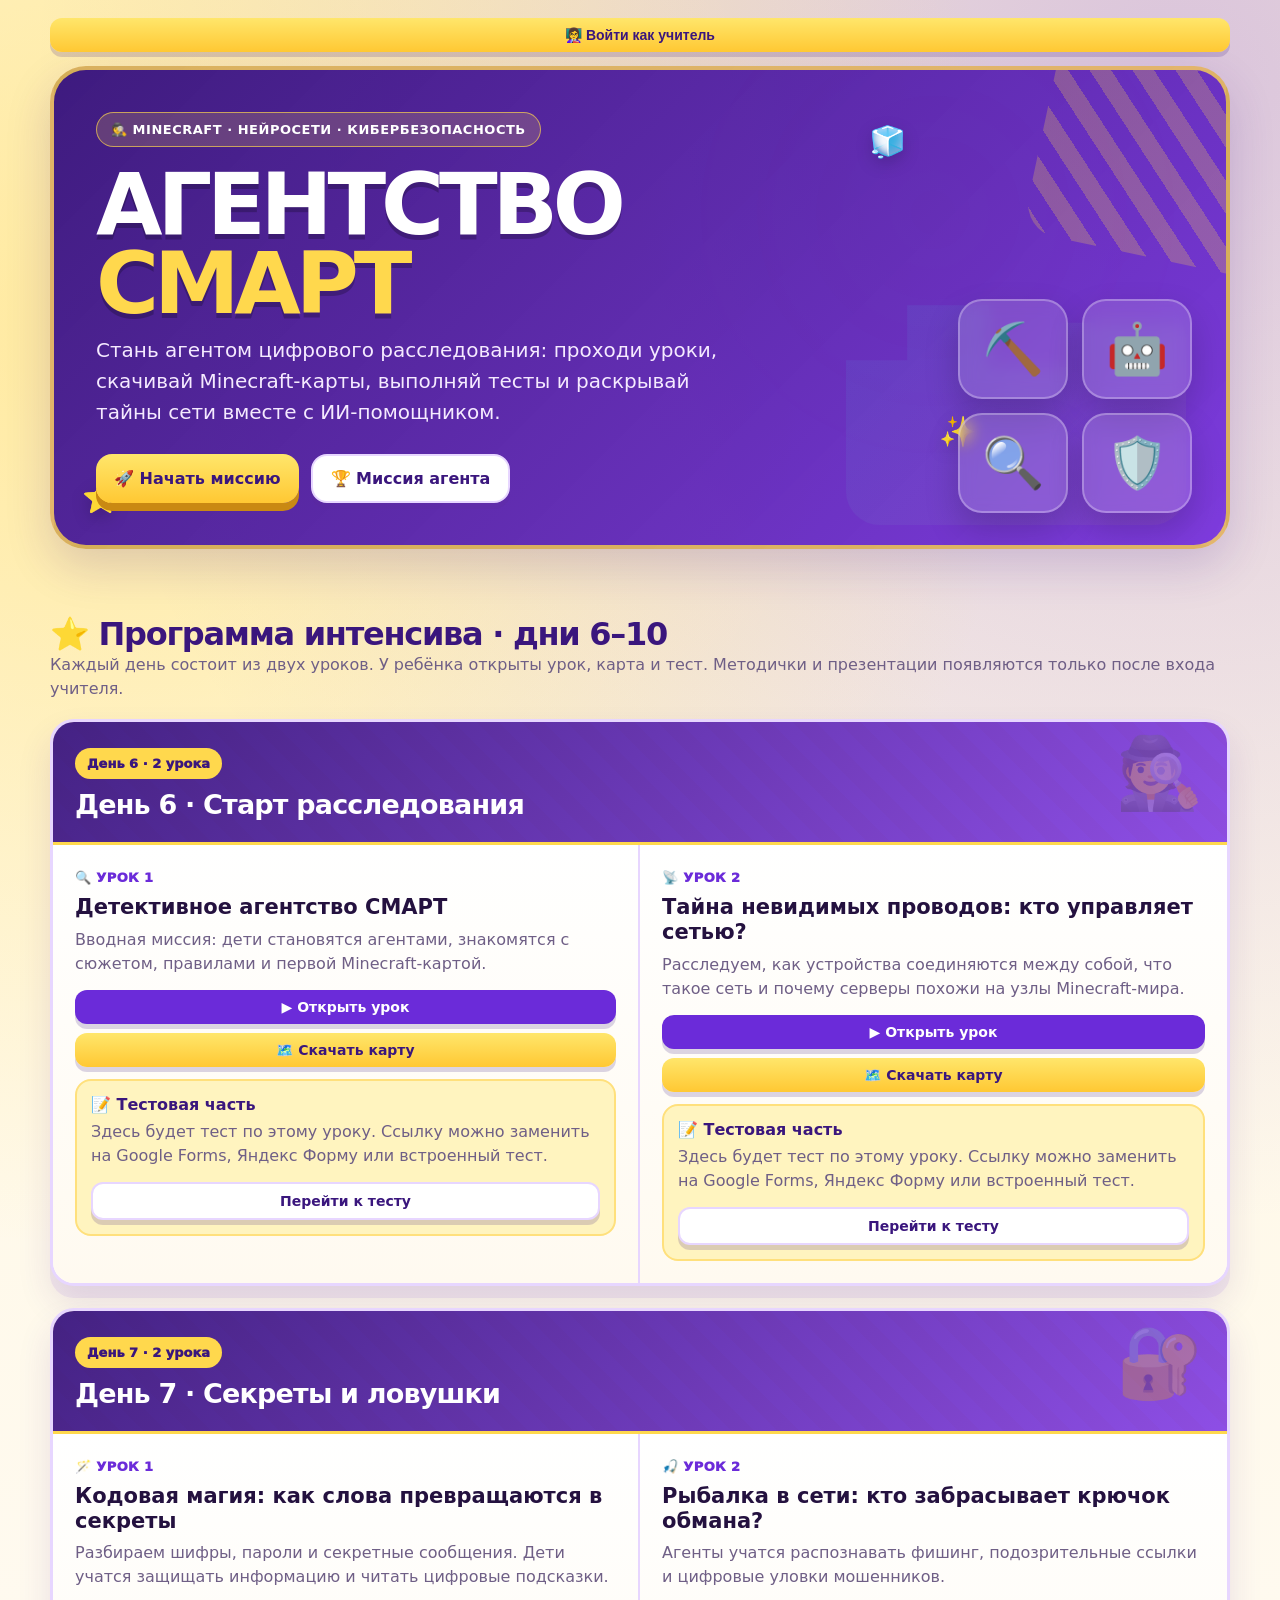
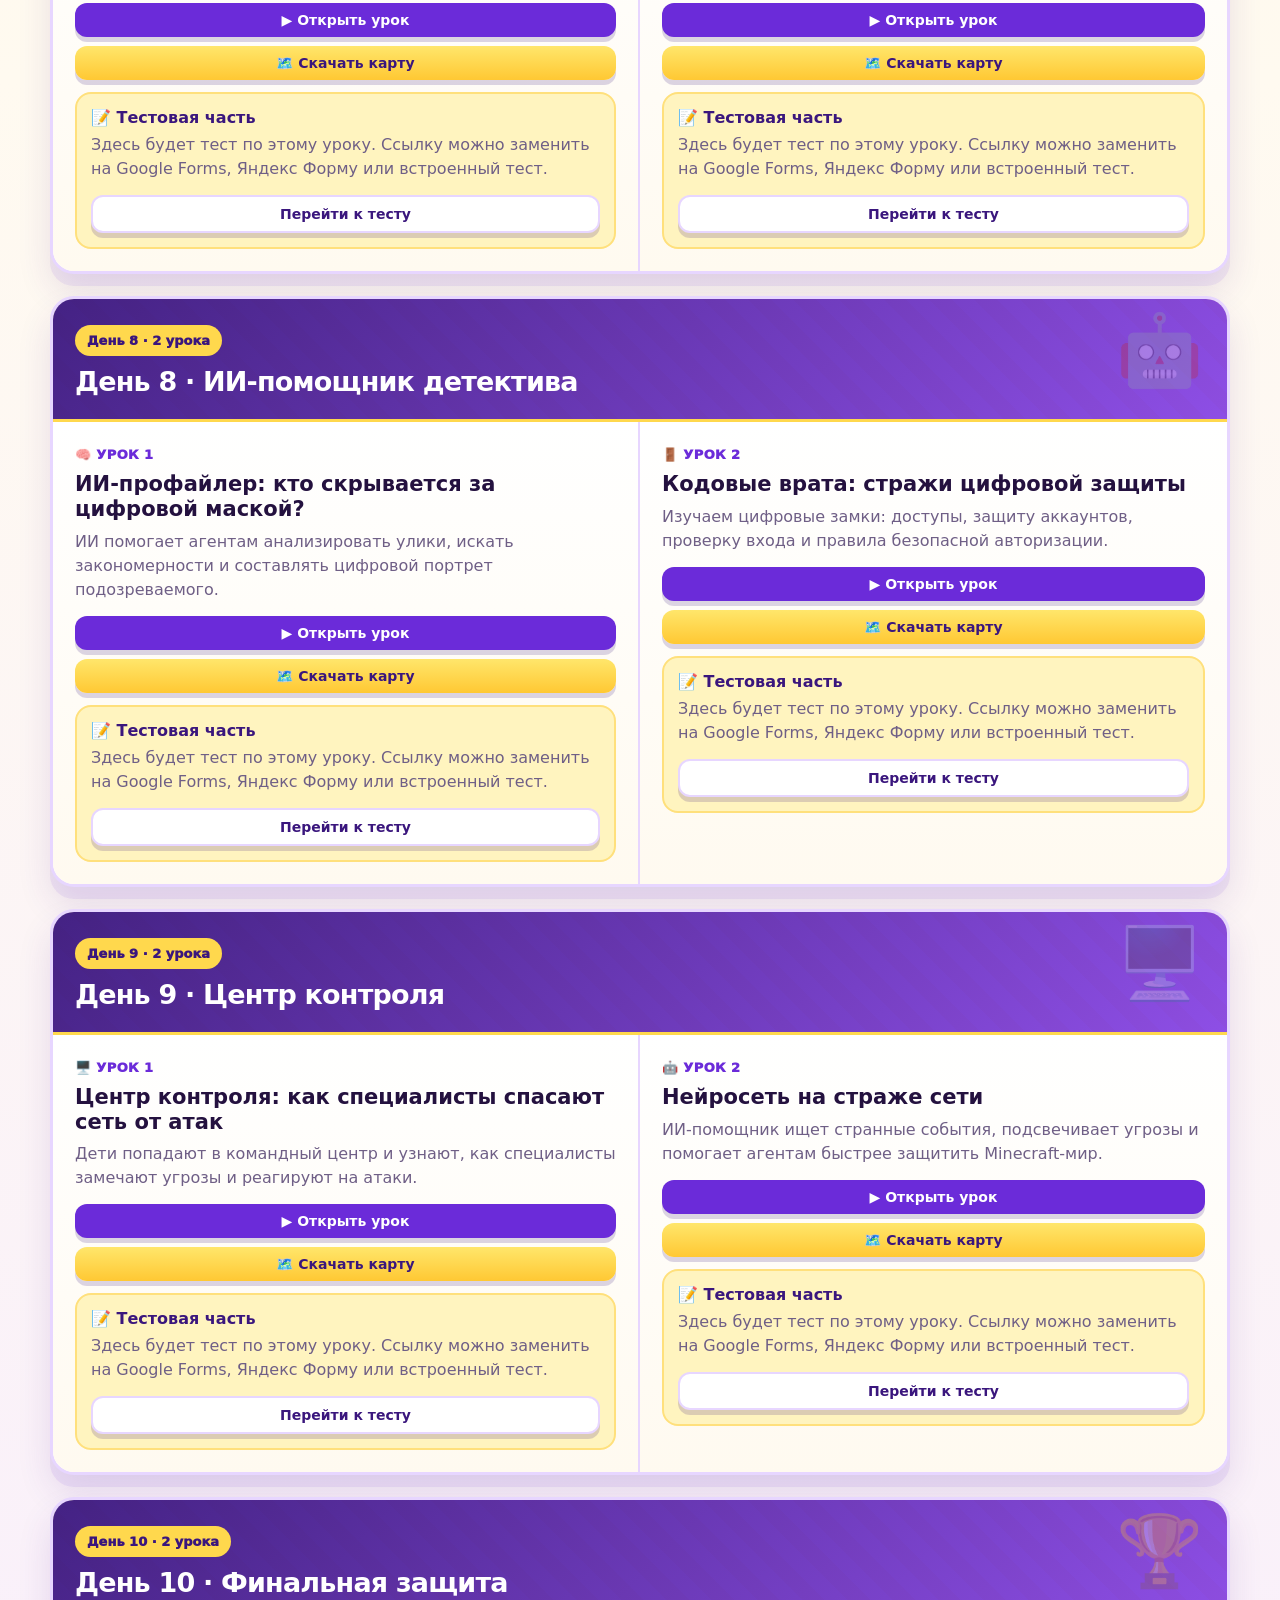
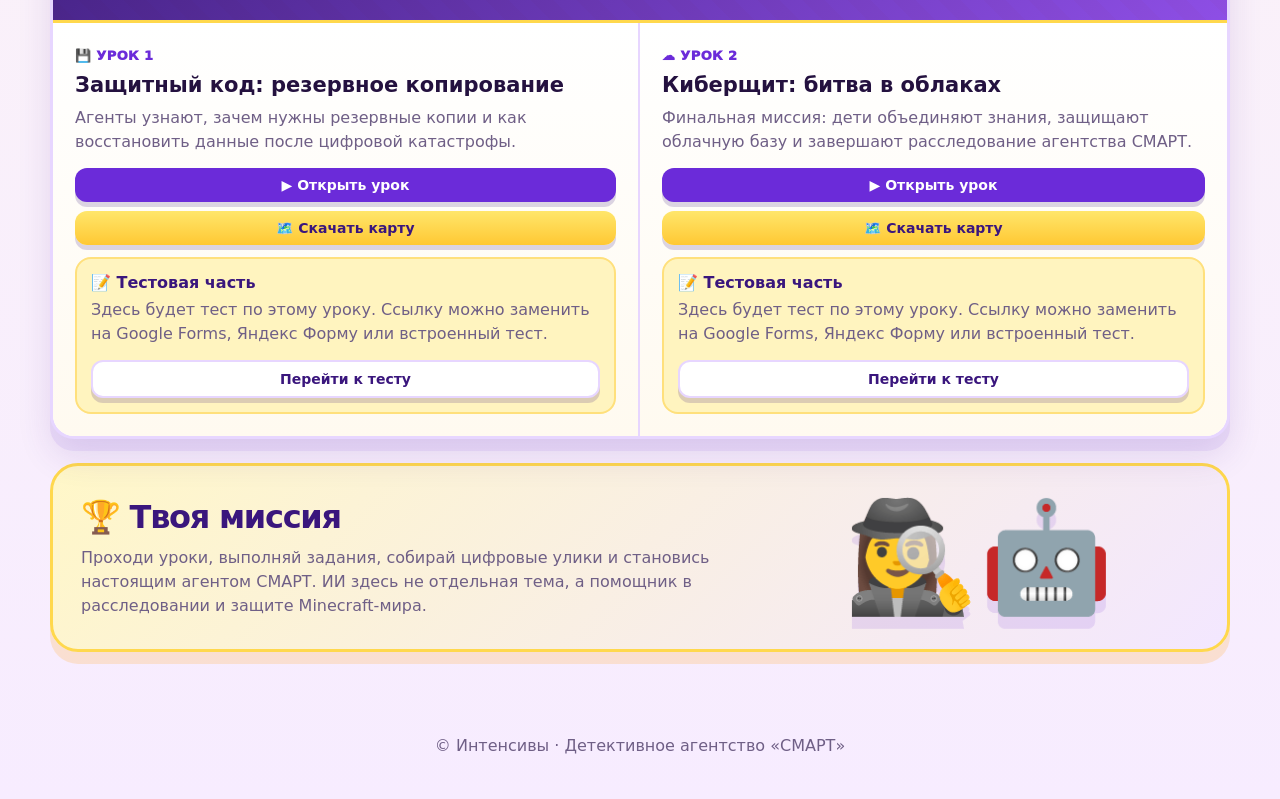
==== index.html @ 0ba5ffa4 "Rename preview.html to index.html" ====
<!DOCTYPE html>
<html lang="ru">
<head>
  <meta charset="UTF-8" />
  <meta name="viewport" content="width=device-width, initial-scale=1.0" />
  <title>Детективное агентство СМАРТ</title>
  <style>
    :root {
      --bg: #fff7dc;
      --cream: #fffaf0;
      --card: #ffffff;
      --text: #24113f;
      --muted: #6f5f86;
      --purple: #6b2bd9;
      --purple-dark: #3a167d;
      --purple-soft: #efe4ff;
      --yellow: #ffd84d;
      --yellow-soft: #fff1a8;
      --orange: #ffac33;
      --blue: #39d5ff;
      --danger: #d94a4a;
      --border: #e7d6ff;
      --shadow: 0 18px 45px rgba(72, 32, 140, 0.18);
      --radius: 24px;
    }

    * { box-sizing: border-box; }
    html { scroll-behavior: smooth; }

    body {
      margin: 0;
      font-family: Inter, system-ui, -apple-system, BlinkMacSystemFont, "Segoe UI", sans-serif;
      background:
        radial-gradient(circle at 8% 8%, rgba(255,216,77,0.45), transparent 24%),
        radial-gradient(circle at 92% 2%, rgba(107,43,217,0.25), transparent 28%),
        linear-gradient(180deg, #fff7dc 0%, #fffaf0 42%, #f7ecff 100%);
      color: var(--text);
      min-height: 100vh;
      overflow-x: hidden;
    }

    a { color: inherit; }

    .topbar {
      width: min(1180px, calc(100% - 32px));
      margin: 0 auto;
      padding: 18px 0 0;
      display: flex;
      justify-content: flex-end;
      align-items: center;
      gap: 10px;
      position: relative;
      z-index: 5;
    }

    .container {
      width: min(1180px, calc(100% - 32px));
      margin: 0 auto;
    }

    header { padding: 14px 0 22px; }

    .hero {
      position: relative;
      overflow: hidden;
      min-height: 430px;
      background:
        linear-gradient(135deg, rgba(58,22,125,0.98), rgba(116,46,221,0.92)),
        radial-gradient(circle at 75% 30%, rgba(255,216,77,0.35), transparent 28%);
      border: 4px solid rgba(255,216,77,0.78);
      border-radius: 36px;
      padding: 42px;
      box-shadow: var(--shadow);
      color: white;
    }

    .hero::before,
    .hero::after {
      content: "";
      position: absolute;
      border-radius: 34px;
      opacity: 0.24;
      pointer-events: none;
    }

    .hero::before {
      width: 260px;
      height: 260px;
      right: -80px;
      top: -70px;
      background: repeating-linear-gradient(45deg, #ffd84d 0 18px, transparent 18px 36px);
      transform: rotate(12deg);
    }

    .hero::after {
      width: 340px;
      height: 220px;
      right: 40px;
      bottom: 20px;
      background: linear-gradient(135deg, rgba(57,213,255,0.35), rgba(255,216,77,0.2));
      clip-path: polygon(0 25%, 18% 25%, 18% 0, 42% 0, 42% 28%, 65% 28%, 65% 8%, 100% 8%, 100% 100%, 0 100%);
    }

    .hero-content { position: relative; z-index: 2; max-width: 720px; }

    .eyebrow {
      display: inline-flex;
      align-items: center;
      gap: 8px;
      padding: 9px 14px;
      border-radius: 999px;
      background: rgba(255,216,77,0.18);
      border: 1px solid rgba(255,216,77,0.65);
      font-weight: 900;
      letter-spacing: 0.04em;
      text-transform: uppercase;
      font-size: 13px;
    }

    h1 {
      margin: 18px 0 12px;
      font-size: clamp(40px, 8vw, 86px);
      line-height: 0.92;
      letter-spacing: -0.06em;
      text-transform: uppercase;
      text-shadow: 0 5px 0 rgba(0,0,0,0.22);
    }

    .yellow-text { color: var(--yellow); }

    .lead {
      margin: 0;
      color: #f5eaff;
      font-size: 20px;
      line-height: 1.55;
      max-width: 650px;
    }

    .hero-actions {
      display: flex;
      gap: 12px;
      flex-wrap: wrap;
      margin-top: 26px;
    }

    .button {
      border: 0;
      background: var(--purple);
      color: white;
      border-radius: 16px;
      padding: 13px 18px;
      font-weight: 850;
      cursor: pointer;
      text-decoration: none;
      display: inline-flex;
      align-items: center;
      justify-content: center;
      gap: 8px;
      transition: 0.18s ease;
      box-shadow: 0 8px 0 rgba(58,22,125,0.25);
    }

    .button:hover { transform: translateY(-2px); filter: brightness(1.04); }

    .button.yellow {
      background: linear-gradient(180deg, #ffe66b, #ffc833);
      color: var(--purple-dark);
      box-shadow: 0 8px 0 #c98913;
    }

    .button.secondary {
      background: #fff;
      color: var(--purple-dark);
      border: 2px solid var(--border);
      box-shadow: 0 6px 0 rgba(91, 48, 142, 0.14);
    }

    .button.small {
      padding: 9px 12px;
      font-size: 14px;
      border-radius: 12px;
      box-shadow: 0 5px 0 rgba(58,22,125,0.18);
      width: 100%;
    }

    .hero-stickers {
      position: absolute;
      z-index: 3;
      right: 34px;
      bottom: 32px;
      display: grid;
      grid-template-columns: repeat(2, 110px);
      gap: 14px;
    }

    .sticker {
      min-height: 100px;
      display: grid;
      place-items: center;
      background: rgba(255,255,255,0.14);
      border: 2px solid rgba(255,255,255,0.28);
      border-radius: 24px;
      font-size: 50px;
      backdrop-filter: blur(8px);
      box-shadow: 0 16px 34px rgba(0,0,0,0.18);
    }

    .floating {
      position: absolute;
      font-size: 30px;
      filter: drop-shadow(0 6px 8px rgba(0,0,0,0.18));
      animation: float 4s ease-in-out infinite;
      z-index: 2;
    }

    .f1 { left: 28px; bottom: 30px; animation-delay: .2s; }
    .f2 { right: 320px; top: 54px; animation-delay: .8s; }
    .f3 { right: 250px; bottom: 96px; animation-delay: 1.2s; }

    @keyframes float {
      0%, 100% { transform: translateY(0) rotate(-3deg); }
      50% { transform: translateY(-12px) rotate(4deg); }
    }

    main { padding: 12px 0 56px; }

    .section-title {
      display: flex;
      align-items: end;
      justify-content: space-between;
      gap: 16px;
      margin: 32px 0 18px;
    }

    h2 {
      margin: 0;
      font-size: 32px;
      letter-spacing: -0.04em;
      color: var(--purple-dark);
    }

    .note {
      color: var(--muted);
      margin: 0;
      line-height: 1.5;
    }

    .days-list { display: grid; gap: 22px; }

    .day-card {
      overflow: hidden;
      background: var(--card);
      border: 3px solid var(--border);
      border-radius: var(--radius);
      box-shadow: 0 12px 0 rgba(107,43,217,0.08), 0 18px 34px rgba(72,32,140,0.12);
    }

    .day-banner {
      min-height: 120px;
      padding: 22px;
      display: flex;
      align-items: end;
      justify-content: space-between;
      gap: 16px;
      background:
        linear-gradient(135deg, rgba(58,22,125,0.95), rgba(126,54,226,0.88)),
        repeating-linear-gradient(45deg, rgba(255,216,77,0.25) 0 16px, transparent 16px 32px);
      color: white;
      position: relative;
    }

    .day-banner::after {
      content: attr(data-icon);
      position: absolute;
      right: 24px;
      top: 10px;
      font-size: 70px;
      opacity: 0.28;
    }

    .day-title { position: relative; z-index: 2; }

    .badge {
      display: inline-flex;
      background: var(--yellow);
      color: var(--purple-dark);
      border-radius: 999px;
      padding: 8px 12px;
      font-size: 13px;
      font-weight: 950;
      white-space: nowrap;
      margin-bottom: 10px;
    }

    h3 {
      margin: 0;
      font-size: 27px;
      letter-spacing: -0.03em;
    }

    .lessons-grid {
      display: grid;
      grid-template-columns: repeat(2, minmax(0, 1fr));
      gap: 0;
      border-top: 3px solid var(--yellow);
    }

    .lesson-card {
      padding: 22px;
      background: linear-gradient(180deg, #fff 0%, #fffaf0 100%);
      border-right: 2px solid var(--border);
      position: relative;
    }

    .lesson-card:nth-child(2n) { border-right: 0; }

    .lesson-tag {
      display: inline-flex;
      gap: 6px;
      align-items: center;
      color: var(--purple);
      font-weight: 950;
      font-size: 13px;
      text-transform: uppercase;
      letter-spacing: .03em;
      margin-bottom: 10px;
    }

    .lesson-card h4 {
      margin: 0 0 8px;
      font-size: 21px;
      line-height: 1.18;
    }

    .lesson-card p {
      color: var(--muted);
      line-height: 1.5;
      margin: 0 0 14px;
    }

    .links {
      display: grid;
      grid-template-columns: 1fr;
      gap: 9px;
      margin-top: 12px;
    }

    .teacher-panel {
      display: none;
      margin-top: 14px;
      padding: 15px;
      border: 2px dashed #bb94ff;
      border-radius: 18px;
      background: #f7f0ff;
    }

    body.teacher-mode .teacher-panel { display: block; }
    body.teacher-mode #teacherStatus { display: inline-flex; }

    .teacher-panel h5 {
      margin: 0 0 10px;
      font-size: 15px;
      color: var(--purple-dark);
    }

    .teacher-panel ul {
      margin: 8px 0 0;
      padding-left: 18px;
      color: var(--muted);
      line-height: 1.65;
    }

    .test-box {
      margin-top: 12px;
      padding: 14px;
      border-radius: 16px;
      background: #fff4bf;
      border: 2px solid #ffe07c;
    }

    .test-box strong { display: block; margin-bottom: 6px; color: var(--purple-dark); }

    .mission-card {
      margin-top: 24px;
      display: grid;
      grid-template-columns: 1.2fr .8fr;
      gap: 18px;
      align-items: center;
      padding: 28px;
      background: linear-gradient(135deg, #fff7c8, #f3e7ff);
      border: 3px solid #ffd84d;
      border-radius: 28px;
      box-shadow: 0 12px 0 rgba(255,172,51,0.22);
    }

    .mission-card h2 { margin-bottom: 10px; }

    .mission-emoji {
      font-size: 108px;
      text-align: center;
      filter: drop-shadow(0 12px 0 rgba(107,43,217,0.12));
    }

    dialog {
      border: 0;
      border-radius: 24px;
      box-shadow: var(--shadow);
      padding: 0;
      width: min(430px, calc(100% - 32px));
    }

    dialog::backdrop { background: rgba(36, 17, 63, 0.58); }

    .modal {
      padding: 26px;
      background: white;
      border-radius: 24px;
      border: 3px solid var(--yellow);
    }

    .modal h2 { margin-bottom: 8px; }

    label {
      display: block;
      margin: 14px 0 7px;
      font-weight: 800;
    }

    input {
      width: 100%;
      border: 2px solid var(--border);
      border-radius: 14px;
      padding: 13px 14px;
      font-size: 16px;
      outline: none;
    }

    input:focus {
      border-color: var(--purple);
      box-shadow: 0 0 0 4px rgba(107, 43, 217, 0.12);
    }

    .modal-actions {
      display: flex;
      justify-content: flex-end;
      gap: 10px;
      margin-top: 20px;
    }

    .error {
      color: var(--danger);
      margin-top: 12px;
      font-weight: 800;
      display: none;
    }

    #teacherStatus {
      display: none;
      background: #ecfff4;
      color: #16844a;
      border: 2px solid #b9efd0;
      border-radius: 999px;
      padding: 9px 13px;
      font-weight: 900;
      font-size: 14px;
    }

    footer {
      color: var(--muted);
      text-align: center;
      padding: 28px 16px 44px;
    }

    @media (max-width: 900px) {
      .hero { padding: 28px; min-height: auto; }
      .hero-stickers { position: static; grid-template-columns: repeat(4, 1fr); margin-top: 24px; }
      .sticker { min-height: 76px; font-size: 38px; }
      .floating { display: none; }
      .lessons-grid { grid-template-columns: 1fr; }
      .lesson-card { border-right: 0; border-bottom: 2px solid var(--border); }
      .lesson-card:last-child { border-bottom: 0; }
      .mission-card { grid-template-columns: 1fr; }
      .section-title { align-items: start; flex-direction: column; }
    }

    @media (max-width: 560px) {
      .topbar { justify-content: center; flex-wrap: wrap; }
      .hero { border-radius: 26px; }
      .hero-stickers { grid-template-columns: repeat(2, 1fr); }
      h1 { font-size: 46px; }
    }
  </style>
</head>
<body>
  <div class="topbar">
    <button class="button yellow small" id="openLogin">👩‍🏫 Войти как учитель</button>
    <button class="button secondary small" id="logout" style="display:none;">Выйти</button>
    <span id="teacherStatus">👩‍🏫 Режим учителя включён</span>
  </div>

  <header class="container">
    <section class="hero">
      <span class="floating f1">⭐</span>
      <span class="floating f2">🧊</span>
      <span class="floating f3">✨</span>

      <div class="hero-content">
        <div class="eyebrow">🕵️ Minecraft · нейросети · кибербезопасность</div>
        <h1>Агентство <span class="yellow-text">СМАРТ</span></h1>
        <p class="lead">Стань агентом цифрового расследования: проходи уроки, скачивай Minecraft-карты, выполняй тесты и раскрывай тайны сети вместе с ИИ-помощником.</p>
        <div class="hero-actions">
          <a class="button yellow" href="#days">🚀 Начать миссию</a>
          <a class="button secondary" href="#mission">🏆 Миссия агента</a>
        </div>
      </div>

      <div class="hero-stickers" aria-hidden="true">
        <div class="sticker">⛏️</div>
        <div class="sticker">🤖</div>
        <div class="sticker">🔍</div>
        <div class="sticker">🛡️</div>
      </div>
    </section>
  </header>

  <main class="container" id="days">
    <div class="section-title">
      <div>
        <h2>⭐ Программа интенсива · дни 6–10</h2>
        <p class="note">Каждый день состоит из двух уроков. У ребёнка открыты урок, карта и тест. Методички и презентации появляются только после входа учителя.</p>
      </div>
    </div>

    <section class="days-list" id="dayGrid"></section>

    <section class="mission-card" id="mission">
      <div>
        <h2>🏆 Твоя миссия</h2>
        <p class="note">Проходи уроки, выполняй задания, собирай цифровые улики и становись настоящим агентом СМАРТ. ИИ здесь не отдельная тема, а помощник в расследовании и защите Minecraft‑мира.</p>
      </div>
      <div class="mission-emoji">🕵️‍♀️🤖</div>
    </section>
  </main>

  <dialog id="loginDialog">
    <form class="modal" method="dialog" id="loginForm">
      <h2>👩‍🏫 Вход для учителя</h2>
      <p class="note">Введите данные доступа, которые выдали организаторы.</p>
      <label for="login">Логин</label>
      <input id="login" autocomplete="username" />
      <label for="password">Пароль</label>
      <input id="password" type="password" autocomplete="current-password" />
      <div class="error" id="loginError">Неверный логин или пароль</div>
      <div class="modal-actions">
        <button class="button secondary" value="cancel" type="button" id="closeLogin">Отмена</button>
        <button class="button yellow" type="submit">Войти</button>
      </div>
    </form>
  </dialog>

  <footer>
    © Интенсивы · Детективное агентство «СМАРТ»
  </footer>

  <script>
    const days = [
      {
        number: 6,
        icon: "🕵️",
        title: "День 6 · Старт расследования",
        lessons: [
          {
            emoji: "🔍",
            title: "Детективное агентство СМАРТ",
            description: "Вводная миссия: дети становятся агентами, знакомятся с сюжетом, правилами и первой Minecraft-картой.",
            mapLink: "#",
            lessonLink: "#",
            testLink: "#",
            teacher: {
              method: "#",
              presentation: "#",
              extra: ["Сценарий вводного занятия", "Правила работы с картой", "Роли и сюжет агентства"]
            }
          },
          {
            emoji: "📡",
            title: "Тайна невидимых проводов: кто управляет сетью?",
            description: "Расследуем, как устройства соединяются между собой, что такое сеть и почему серверы похожи на узлы Minecraft-мира.",
            mapLink: "#",
            lessonLink: "#",
            testLink: "#",
            teacher: {
              method: "#",
              presentation: "#",
              extra: ["Методичка по сетям", "Презентация про интернет и серверы", "Вопросы для обсуждения"]
            }
          }
        ]
      },
      {
        number: 7,
        icon: "🔐",
        title: "День 7 · Секреты и ловушки",
        lessons: [
          {
            emoji: "🪄",
            title: "Кодовая магия: как слова превращаются в секреты",
            description: "Разбираем шифры, пароли и секретные сообщения. Дети учатся защищать информацию и читать цифровые подсказки.",
            mapLink: "#",
            lessonLink: "#",
            testLink: "#",
            teacher: {
              method: "#",
              presentation: "#",
              extra: ["Методичка по шифрам", "Презентация про пароли", "Задания с секретными сообщениями"]
            }
          },
          {
            emoji: "🎣",
            title: "Рыбалка в сети: кто забрасывает крючок обмана?",
            description: "Агенты учатся распознавать фишинг, подозрительные ссылки и цифровые уловки мошенников.",
            mapLink: "#",
            lessonLink: "#",
            testLink: "#",
            teacher: {
              method: "#",
              presentation: "#",
              extra: ["Методичка по фишингу", "Примеры безопасных и опасных сообщений", "Мини-игра на распознавание обмана"]
            }
          }
        ]
      },
      {
        number: 8,
        icon: "🤖",
        title: "День 8 · ИИ-помощник детектива",
        lessons: [
          {
            emoji: "🧠",
            title: "ИИ-профайлер: кто скрывается за цифровой маской?",
            description: "ИИ помогает агентам анализировать улики, искать закономерности и составлять цифровой портрет подозреваемого.",
            mapLink: "#",
            lessonLink: "#",
            testLink: "#",
            teacher: {
              method: "#",
              presentation: "#",
              extra: ["Сценарий ИИ-расследования", "Презентация про анализ данных", "Карточки цифровых улик"]
            }
          },
          {
            emoji: "🚪",
            title: "Кодовые врата: стражи цифровой защиты",
            description: "Изучаем цифровые замки: доступы, защиту аккаунтов, проверку входа и правила безопасной авторизации.",
            mapLink: "#",
            lessonLink: "#",
            testLink: "#",
            teacher: {
              method: "#",
              presentation: "#",
              extra: ["Методичка по защите аккаунтов", "Презентация про доступы", "Практика по созданию безопасного входа"]
            }
          }
        ]
      },
      {
        number: 9,
        icon: "🖥️",
        title: "День 9 · Центр контроля",
        lessons: [
          {
            emoji: "🖥️",
            title: "Центр контроля: как специалисты спасают сеть от атак",
            description: "Дети попадают в командный центр и узнают, как специалисты замечают угрозы и реагируют на атаки.",
            mapLink: "#",
            lessonLink: "#",
            testLink: "#",
            teacher: {
              method: "#",
              presentation: "#",
              extra: ["Методичка про центр мониторинга", "Презентация про специалистов защиты", "Сценарий командной миссии"]
            }
          },
          {
            emoji: "🤖",
            title: "Нейросеть на страже сети",
            description: "ИИ-помощник ищет странные события, подсвечивает угрозы и помогает агентам быстрее защитить Minecraft-мир.",
            mapLink: "#",
            lessonLink: "#",
            testLink: "#",
            teacher: {
              method: "#",
              presentation: "#",
              extra: ["Сценарий урока про аномалии", "Презентация про ИИ в безопасности", "Задания на поиск подозрительных событий"]
            }
          }
        ]
      },
      {
        number: 10,
        icon: "🏆",
        title: "День 10 · Финальная защита",
        lessons: [
          {
            emoji: "💾",
            title: "Защитный код: резервное копирование",
            description: "Агенты узнают, зачем нужны резервные копии и как восстановить данные после цифровой катастрофы.",
            mapLink: "#",
            lessonLink: "#",
            testLink: "#",
            teacher: {
              method: "#",
              presentation: "#",
              extra: ["Методичка про резервное копирование", "Презентация про сохранение данных", "Практическая миссия восстановления"]
            }
          },
          {
            emoji: "☁️",
            title: "Киберщит: битва в облаках",
            description: "Финальная миссия: дети объединяют знания, защищают облачную базу и завершают расследование агентства СМАРТ.",
            mapLink: "#",
            lessonLink: "#",
            testLink: "#",
            teacher: {
              method: "#",
              presentation: "#",
              extra: ["Финальная методичка", "Презентация для итогового занятия", "Идеи для награждения агентов"]
            }
          }
        ]
      }
    ];

    const dayGrid = document.querySelector("#dayGrid");
    const loginDialog = document.querySelector("#loginDialog");
    const openLogin = document.querySelector("#openLogin");
    const closeLogin = document.querySelector("#closeLogin");
    const loginForm = document.querySelector("#loginForm");
    const loginError = document.querySelector("#loginError");
    const logout = document.querySelector("#logout");

    function renderDays() {
      dayGrid.innerHTML = days.map(day => `
        <article class="day-card">
          <div class="day-banner" data-icon="${day.icon}">
            <div class="day-title">
              <span class="badge">День ${day.number} · 2 урока</span>
              <h3>${day.title}</h3>
            </div>
          </div>

          <div class="lessons-grid">
            ${day.lessons.map((lesson, index) => `
              <div class="lesson-card">
                <div class="lesson-tag">${lesson.emoji} Урок ${index + 1}</div>
                <h4>${lesson.title}</h4>
                <p>${lesson.description}</p>

                <div class="links">
                  <a class="button small" href="${lesson.lessonLink}" target="_blank" rel="noopener">▶️ Открыть урок</a>
                  <a class="button yellow small" href="${lesson.mapLink}" target="_blank" rel="noopener">🗺️ Скачать карту</a>
                </div>

                <div class="test-box">
                  <strong>📝 Тестовая часть</strong>
                  <p>Здесь будет тест по этому уроку. Ссылку можно заменить на Google Forms, Яндекс Форму или встроенный тест.</p>
                  <a class="button secondary small" href="${lesson.testLink}" target="_blank" rel="noopener">Перейти к тесту</a>
                </div>

                <div class="teacher-panel">
                  <h5>👩‍🏫 Материалы для преподавателя</h5>
                  <div class="links">
                    <a class="button small" href="${lesson.teacher.method}" target="_blank" rel="noopener">📖 Методичка</a>
                    <a class="button yellow small" href="${lesson.teacher.presentation}" target="_blank" rel="noopener">🖥️ Презентация</a>
                  </div>
                  <ul>
                    ${lesson.teacher.extra.map(item => `<li>${item}</li>`).join("")}
                  </ul>
                </div>
              </div>
            `).join("")}
          </div>
        </article>
      `).join("");
    }

    function setTeacherMode(enabled) {
      document.body.classList.toggle("teacher-mode", enabled);
      logout.style.display = enabled ? "inline-flex" : "none";
      openLogin.style.display = enabled ? "none" : "inline-flex";
      localStorage.setItem("teacherMode", enabled ? "true" : "false");
    }

    openLogin.addEventListener("click", () => {
      loginError.style.display = "none";
      loginDialog.showModal();
      setTimeout(() => document.querySelector("#login").focus(), 50);
    });

    closeLogin.addEventListener("click", () => loginDialog.close());

    loginForm.addEventListener("submit", event => {
      event.preventDefault();
      const login = document.querySelector("#login").value.trim();
      const password = document.querySelector("#password").value.trim();

      if (login === "admin" && password === "admin") {
        setTeacherMode(true);
        loginDialog.close();
        loginForm.reset();
      } else {
        loginError.style.display = "block";
      }
    });

    logout.addEventListener("click", () => setTeacherMode(false));

    renderDays();
    setTeacherMode(localStorage.getItem("teacherMode") === "true");
  </script>
</body>
</html>
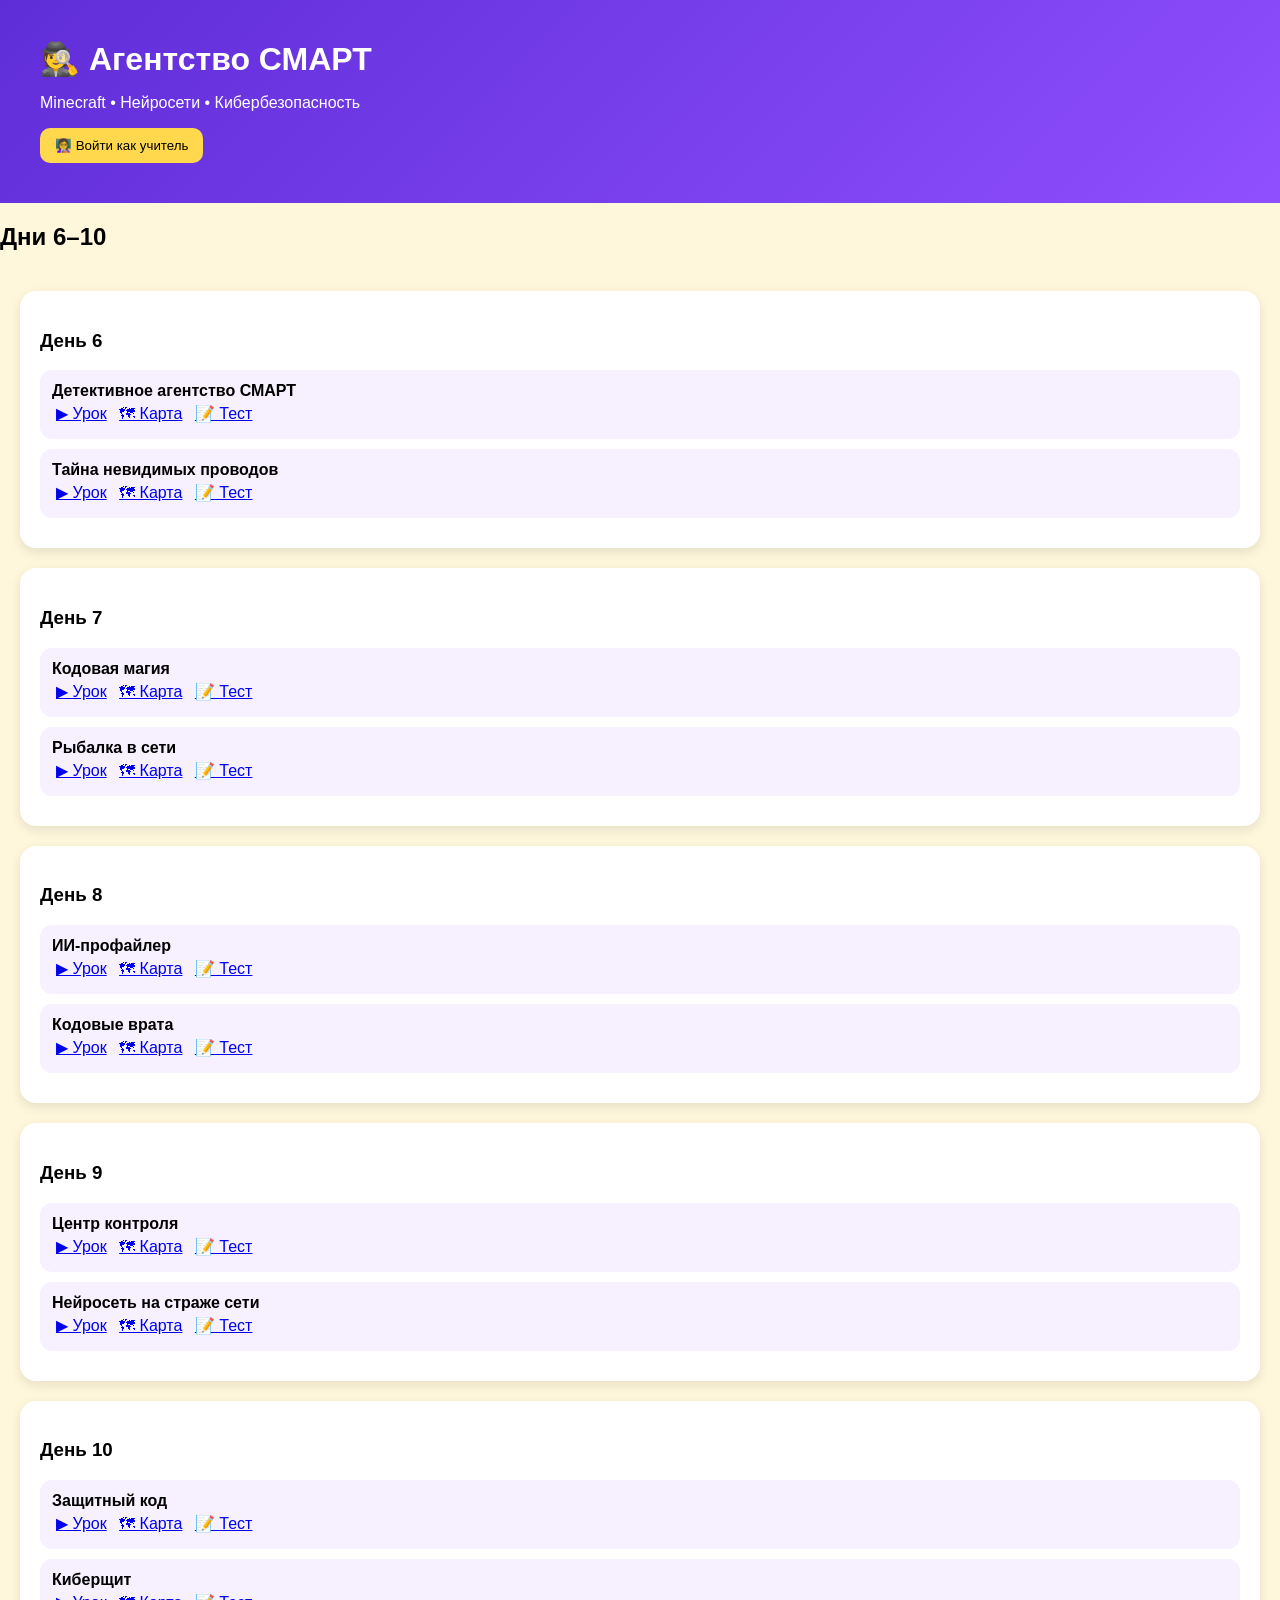
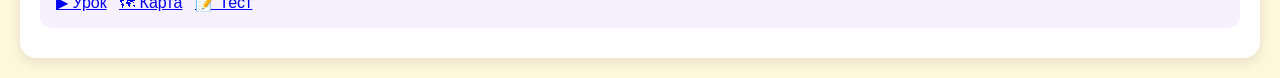
==== commit 8dd0aa1d: "Add files via upload" ====
--- a/index.html
+++ b/index.html
@@ -1,822 +1,23 @@
 <!DOCTYPE html>
 <html lang="ru">
 <head>
-  <meta charset="UTF-8" />
-  <meta name="viewport" content="width=device-width, initial-scale=1.0" />
-  <title>Детективное агентство СМАРТ</title>
-  <style>
-    :root {
-      --bg: #fff7dc;
-      --cream: #fffaf0;
-      --card: #ffffff;
-      --text: #24113f;
-      --muted: #6f5f86;
-      --purple: #6b2bd9;
-      --purple-dark: #3a167d;
-      --purple-soft: #efe4ff;
-      --yellow: #ffd84d;
-      --yellow-soft: #fff1a8;
-      --orange: #ffac33;
-      --blue: #39d5ff;
-      --danger: #d94a4a;
-      --border: #e7d6ff;
-      --shadow: 0 18px 45px rgba(72, 32, 140, 0.18);
-      --radius: 24px;
-    }
-
-    * { box-sizing: border-box; }
-    html { scroll-behavior: smooth; }
-
-    body {
-      margin: 0;
-      font-family: Inter, system-ui, -apple-system, BlinkMacSystemFont, "Segoe UI", sans-serif;
-      background:
-        radial-gradient(circle at 8% 8%, rgba(255,216,77,0.45), transparent 24%),
-        radial-gradient(circle at 92% 2%, rgba(107,43,217,0.25), transparent 28%),
-        linear-gradient(180deg, #fff7dc 0%, #fffaf0 42%, #f7ecff 100%);
-      color: var(--text);
-      min-height: 100vh;
-      overflow-x: hidden;
-    }
-
-    a { color: inherit; }
-
-    .topbar {
-      width: min(1180px, calc(100% - 32px));
-      margin: 0 auto;
-      padding: 18px 0 0;
-      display: flex;
-      justify-content: flex-end;
-      align-items: center;
-      gap: 10px;
-      position: relative;
-      z-index: 5;
-    }
-
-    .container {
-      width: min(1180px, calc(100% - 32px));
-      margin: 0 auto;
-    }
-
-    header { padding: 14px 0 22px; }
-
-    .hero {
-      position: relative;
-      overflow: hidden;
-      min-height: 430px;
-      background:
-        linear-gradient(135deg, rgba(58,22,125,0.98), rgba(116,46,221,0.92)),
-        radial-gradient(circle at 75% 30%, rgba(255,216,77,0.35), transparent 28%);
-      border: 4px solid rgba(255,216,77,0.78);
-      border-radius: 36px;
-      padding: 42px;
-      box-shadow: var(--shadow);
-      color: white;
-    }
-
-    .hero::before,
-    .hero::after {
-      content: "";
-      position: absolute;
-      border-radius: 34px;
-      opacity: 0.24;
-      pointer-events: none;
-    }
-
-    .hero::before {
-      width: 260px;
-      height: 260px;
-      right: -80px;
-      top: -70px;
-      background: repeating-linear-gradient(45deg, #ffd84d 0 18px, transparent 18px 36px);
-      transform: rotate(12deg);
-    }
-
-    .hero::after {
-      width: 340px;
-      height: 220px;
-      right: 40px;
-      bottom: 20px;
-      background: linear-gradient(135deg, rgba(57,213,255,0.35), rgba(255,216,77,0.2));
-      clip-path: polygon(0 25%, 18% 25%, 18% 0, 42% 0, 42% 28%, 65% 28%, 65% 8%, 100% 8%, 100% 100%, 0 100%);
-    }
-
-    .hero-content { position: relative; z-index: 2; max-width: 720px; }
-
-    .eyebrow {
-      display: inline-flex;
-      align-items: center;
-      gap: 8px;
-      padding: 9px 14px;
-      border-radius: 999px;
-      background: rgba(255,216,77,0.18);
-      border: 1px solid rgba(255,216,77,0.65);
-      font-weight: 900;
-      letter-spacing: 0.04em;
-      text-transform: uppercase;
-      font-size: 13px;
-    }
-
-    h1 {
-      margin: 18px 0 12px;
-      font-size: clamp(40px, 8vw, 86px);
-      line-height: 0.92;
-      letter-spacing: -0.06em;
-      text-transform: uppercase;
-      text-shadow: 0 5px 0 rgba(0,0,0,0.22);
-    }
-
-    .yellow-text { color: var(--yellow); }
-
-    .lead {
-      margin: 0;
-      color: #f5eaff;
-      font-size: 20px;
-      line-height: 1.55;
-      max-width: 650px;
-    }
-
-    .hero-actions {
-      display: flex;
-      gap: 12px;
-      flex-wrap: wrap;
-      margin-top: 26px;
-    }
-
-    .button {
-      border: 0;
-      background: var(--purple);
-      color: white;
-      border-radius: 16px;
-      padding: 13px 18px;
-      font-weight: 850;
-      cursor: pointer;
-      text-decoration: none;
-      display: inline-flex;
-      align-items: center;
-      justify-content: center;
-      gap: 8px;
-      transition: 0.18s ease;
-      box-shadow: 0 8px 0 rgba(58,22,125,0.25);
-    }
-
-    .button:hover { transform: translateY(-2px); filter: brightness(1.04); }
-
-    .button.yellow {
-      background: linear-gradient(180deg, #ffe66b, #ffc833);
-      color: var(--purple-dark);
-      box-shadow: 0 8px 0 #c98913;
-    }
-
-    .button.secondary {
-      background: #fff;
-      color: var(--purple-dark);
-      border: 2px solid var(--border);
-      box-shadow: 0 6px 0 rgba(91, 48, 142, 0.14);
-    }
-
-    .button.small {
-      padding: 9px 12px;
-      font-size: 14px;
-      border-radius: 12px;
-      box-shadow: 0 5px 0 rgba(58,22,125,0.18);
-      width: 100%;
-    }
-
-    .hero-stickers {
-      position: absolute;
-      z-index: 3;
-      right: 34px;
-      bottom: 32px;
-      display: grid;
-      grid-template-columns: repeat(2, 110px);
-      gap: 14px;
-    }
-
-    .sticker {
-      min-height: 100px;
-      display: grid;
-      place-items: center;
-      background: rgba(255,255,255,0.14);
-      border: 2px solid rgba(255,255,255,0.28);
-      border-radius: 24px;
-      font-size: 50px;
-      backdrop-filter: blur(8px);
-      box-shadow: 0 16px 34px rgba(0,0,0,0.18);
-    }
-
-    .floating {
-      position: absolute;
-      font-size: 30px;
-      filter: drop-shadow(0 6px 8px rgba(0,0,0,0.18));
-      animation: float 4s ease-in-out infinite;
-      z-index: 2;
-    }
-
-    .f1 { left: 28px; bottom: 30px; animation-delay: .2s; }
-    .f2 { right: 320px; top: 54px; animation-delay: .8s; }
-    .f3 { right: 250px; bottom: 96px; animation-delay: 1.2s; }
-
-    @keyframes float {
-      0%, 100% { transform: translateY(0) rotate(-3deg); }
-      50% { transform: translateY(-12px) rotate(4deg); }
-    }
-
-    main { padding: 12px 0 56px; }
-
-    .section-title {
-      display: flex;
-      align-items: end;
-      justify-content: space-between;
-      gap: 16px;
-      margin: 32px 0 18px;
-    }
-
-    h2 {
-      margin: 0;
-      font-size: 32px;
-      letter-spacing: -0.04em;
-      color: var(--purple-dark);
-    }
-
-    .note {
-      color: var(--muted);
-      margin: 0;
-      line-height: 1.5;
-    }
-
-    .days-list { display: grid; gap: 22px; }
-
-    .day-card {
-      overflow: hidden;
-      background: var(--card);
-      border: 3px solid var(--border);
-      border-radius: var(--radius);
-      box-shadow: 0 12px 0 rgba(107,43,217,0.08), 0 18px 34px rgba(72,32,140,0.12);
-    }
-
-    .day-banner {
-      min-height: 120px;
-      padding: 22px;
-      display: flex;
-      align-items: end;
-      justify-content: space-between;
-      gap: 16px;
-      background:
-        linear-gradient(135deg, rgba(58,22,125,0.95), rgba(126,54,226,0.88)),
-        repeating-linear-gradient(45deg, rgba(255,216,77,0.25) 0 16px, transparent 16px 32px);
-      color: white;
-      position: relative;
-    }
-
-    .day-banner::after {
-      content: attr(data-icon);
-      position: absolute;
-      right: 24px;
-      top: 10px;
-      font-size: 70px;
-      opacity: 0.28;
-    }
-
-    .day-title { position: relative; z-index: 2; }
-
-    .badge {
-      display: inline-flex;
-      background: var(--yellow);
-      color: var(--purple-dark);
-      border-radius: 999px;
-      padding: 8px 12px;
-      font-size: 13px;
-      font-weight: 950;
-      white-space: nowrap;
-      margin-bottom: 10px;
-    }
-
-    h3 {
-      margin: 0;
-      font-size: 27px;
-      letter-spacing: -0.03em;
-    }
-
-    .lessons-grid {
-      display: grid;
-      grid-template-columns: repeat(2, minmax(0, 1fr));
-      gap: 0;
-      border-top: 3px solid var(--yellow);
-    }
-
-    .lesson-card {
-      padding: 22px;
-      background: linear-gradient(180deg, #fff 0%, #fffaf0 100%);
-      border-right: 2px solid var(--border);
-      position: relative;
-    }
-
-    .lesson-card:nth-child(2n) { border-right: 0; }
-
-    .lesson-tag {
-      display: inline-flex;
-      gap: 6px;
-      align-items: center;
-      color: var(--purple);
-      font-weight: 950;
-      font-size: 13px;
-      text-transform: uppercase;
-      letter-spacing: .03em;
-      margin-bottom: 10px;
-    }
-
-    .lesson-card h4 {
-      margin: 0 0 8px;
-      font-size: 21px;
-      line-height: 1.18;
-    }
-
-    .lesson-card p {
-      color: var(--muted);
-      line-height: 1.5;
-      margin: 0 0 14px;
-    }
-
-    .links {
-      display: grid;
-      grid-template-columns: 1fr;
-      gap: 9px;
-      margin-top: 12px;
-    }
-
-    .teacher-panel {
-      display: none;
-      margin-top: 14px;
-      padding: 15px;
-      border: 2px dashed #bb94ff;
-      border-radius: 18px;
-      background: #f7f0ff;
-    }
-
-    body.teacher-mode .teacher-panel { display: block; }
-    body.teacher-mode #teacherStatus { display: inline-flex; }
-
-    .teacher-panel h5 {
-      margin: 0 0 10px;
-      font-size: 15px;
-      color: var(--purple-dark);
-    }
-
-    .teacher-panel ul {
-      margin: 8px 0 0;
-      padding-left: 18px;
-      color: var(--muted);
-      line-height: 1.65;
-    }
-
-    .test-box {
-      margin-top: 12px;
-      padding: 14px;
-      border-radius: 16px;
-      background: #fff4bf;
-      border: 2px solid #ffe07c;
-    }
-
-    .test-box strong { display: block; margin-bottom: 6px; color: var(--purple-dark); }
-
-    .mission-card {
-      margin-top: 24px;
-      display: grid;
-      grid-template-columns: 1.2fr .8fr;
-      gap: 18px;
-      align-items: center;
-      padding: 28px;
-      background: linear-gradient(135deg, #fff7c8, #f3e7ff);
-      border: 3px solid #ffd84d;
-      border-radius: 28px;
-      box-shadow: 0 12px 0 rgba(255,172,51,0.22);
-    }
-
-    .mission-card h2 { margin-bottom: 10px; }
-
-    .mission-emoji {
-      font-size: 108px;
-      text-align: center;
-      filter: drop-shadow(0 12px 0 rgba(107,43,217,0.12));
-    }
-
-    dialog {
-      border: 0;
-      border-radius: 24px;
-      box-shadow: var(--shadow);
-      padding: 0;
-      width: min(430px, calc(100% - 32px));
-    }
-
-    dialog::backdrop { background: rgba(36, 17, 63, 0.58); }
-
-    .modal {
-      padding: 26px;
-      background: white;
-      border-radius: 24px;
-      border: 3px solid var(--yellow);
-    }
-
-    .modal h2 { margin-bottom: 8px; }
-
-    label {
-      display: block;
-      margin: 14px 0 7px;
-      font-weight: 800;
-    }
-
-    input {
-      width: 100%;
-      border: 2px solid var(--border);
-      border-radius: 14px;
-      padding: 13px 14px;
-      font-size: 16px;
-      outline: none;
-    }
-
-    input:focus {
-      border-color: var(--purple);
-      box-shadow: 0 0 0 4px rgba(107, 43, 217, 0.12);
-    }
-
-    .modal-actions {
-      display: flex;
-      justify-content: flex-end;
-      gap: 10px;
-      margin-top: 20px;
-    }
-
-    .error {
-      color: var(--danger);
-      margin-top: 12px;
-      font-weight: 800;
-      display: none;
-    }
-
-    #teacherStatus {
-      display: none;
-      background: #ecfff4;
-      color: #16844a;
-      border: 2px solid #b9efd0;
-      border-radius: 999px;
-      padding: 9px 13px;
-      font-weight: 900;
-      font-size: 14px;
-    }
-
-    footer {
-      color: var(--muted);
-      text-align: center;
-      padding: 28px 16px 44px;
-    }
-
-    @media (max-width: 900px) {
-      .hero { padding: 28px; min-height: auto; }
-      .hero-stickers { position: static; grid-template-columns: repeat(4, 1fr); margin-top: 24px; }
-      .sticker { min-height: 76px; font-size: 38px; }
-      .floating { display: none; }
-      .lessons-grid { grid-template-columns: 1fr; }
-      .lesson-card { border-right: 0; border-bottom: 2px solid var(--border); }
-      .lesson-card:last-child { border-bottom: 0; }
-      .mission-card { grid-template-columns: 1fr; }
-      .section-title { align-items: start; flex-direction: column; }
-    }
-
-    @media (max-width: 560px) {
-      .topbar { justify-content: center; flex-wrap: wrap; }
-      .hero { border-radius: 26px; }
-      .hero-stickers { grid-template-columns: repeat(2, 1fr); }
-      h1 { font-size: 46px; }
-    }
-  </style>
+<meta charset="UTF-8">
+<meta name="viewport" content="width=device-width, initial-scale=1.0">
+<title>Агентство СМАРТ</title>
+<link rel="stylesheet" href="style.css">
 </head>
 <body>
-  <div class="topbar">
-    <button class="button yellow small" id="openLogin">👩‍🏫 Войти как учитель</button>
-    <button class="button secondary small" id="logout" style="display:none;">Выйти</button>
-    <span id="teacherStatus">👩‍🏫 Режим учителя включён</span>
-  </div>
+<header class="hero">
+<h1>🕵️ Агентство СМАРТ</h1>
+<p>Minecraft • Нейросети • Кибербезопасность</p>
+<button id="teacherBtn">👩‍🏫 Войти как учитель</button>
+</header>
 
-  <header class="container">
-    <section class="hero">
-      <span class="floating f1">⭐</span>
-      <span class="floating f2">🧊</span>
-      <span class="floating f3">✨</span>
+<main>
+<h2>Дни 6–10</h2>
+<div id="days"></div>
+</main>
 
-      <div class="hero-content">
-        <div class="eyebrow">🕵️ Minecraft · нейросети · кибербезопасность</div>
-        <h1>Агентство <span class="yellow-text">СМАРТ</span></h1>
-        <p class="lead">Стань агентом цифрового расследования: проходи уроки, скачивай Minecraft-карты, выполняй тесты и раскрывай тайны сети вместе с ИИ-помощником.</p>
-        <div class="hero-actions">
-          <a class="button yellow" href="#days">🚀 Начать миссию</a>
-          <a class="button secondary" href="#mission">🏆 Миссия агента</a>
-        </div>
-      </div>
-
-      <div class="hero-stickers" aria-hidden="true">
-        <div class="sticker">⛏️</div>
-        <div class="sticker">🤖</div>
-        <div class="sticker">🔍</div>
-        <div class="sticker">🛡️</div>
-      </div>
-    </section>
-  </header>
-
-  <main class="container" id="days">
-    <div class="section-title">
-      <div>
-        <h2>⭐ Программа интенсива · дни 6–10</h2>
-        <p class="note">Каждый день состоит из двух уроков. У ребёнка открыты урок, карта и тест. Методички и презентации появляются только после входа учителя.</p>
-      </div>
-    </div>
-
-    <section class="days-list" id="dayGrid"></section>
-
-    <section class="mission-card" id="mission">
-      <div>
-        <h2>🏆 Твоя миссия</h2>
-        <p class="note">Проходи уроки, выполняй задания, собирай цифровые улики и становись настоящим агентом СМАРТ. ИИ здесь не отдельная тема, а помощник в расследовании и защите Minecraft‑мира.</p>
-      </div>
-      <div class="mission-emoji">🕵️‍♀️🤖</div>
-    </section>
-  </main>
-
-  <dialog id="loginDialog">
-    <form class="modal" method="dialog" id="loginForm">
-      <h2>👩‍🏫 Вход для учителя</h2>
-      <p class="note">Введите данные доступа, которые выдали организаторы.</p>
-      <label for="login">Логин</label>
-      <input id="login" autocomplete="username" />
-      <label for="password">Пароль</label>
-      <input id="password" type="password" autocomplete="current-password" />
-      <div class="error" id="loginError">Неверный логин или пароль</div>
-      <div class="modal-actions">
-        <button class="button secondary" value="cancel" type="button" id="closeLogin">Отмена</button>
-        <button class="button yellow" type="submit">Войти</button>
-      </div>
-    </form>
-  </dialog>
-
-  <footer>
-    © Интенсивы · Детективное агентство «СМАРТ»
-  </footer>
-
-  <script>
-    const days = [
-      {
-        number: 6,
-        icon: "🕵️",
-        title: "День 6 · Старт расследования",
-        lessons: [
-          {
-            emoji: "🔍",
-            title: "Детективное агентство СМАРТ",
-            description: "Вводная миссия: дети становятся агентами, знакомятся с сюжетом, правилами и первой Minecraft-картой.",
-            mapLink: "#",
-            lessonLink: "#",
-            testLink: "#",
-            teacher: {
-              method: "#",
-              presentation: "#",
-              extra: ["Сценарий вводного занятия", "Правила работы с картой", "Роли и сюжет агентства"]
-            }
-          },
-          {
-            emoji: "📡",
-            title: "Тайна невидимых проводов: кто управляет сетью?",
-            description: "Расследуем, как устройства соединяются между собой, что такое сеть и почему серверы похожи на узлы Minecraft-мира.",
-            mapLink: "#",
-            lessonLink: "#",
-            testLink: "#",
-            teacher: {
-              method: "#",
-              presentation: "#",
-              extra: ["Методичка по сетям", "Презентация про интернет и серверы", "Вопросы для обсуждения"]
-            }
-          }
-        ]
-      },
-      {
-        number: 7,
-        icon: "🔐",
-        title: "День 7 · Секреты и ловушки",
-        lessons: [
-          {
-            emoji: "🪄",
-            title: "Кодовая магия: как слова превращаются в секреты",
-            description: "Разбираем шифры, пароли и секретные сообщения. Дети учатся защищать информацию и читать цифровые подсказки.",
-            mapLink: "#",
-            lessonLink: "#",
-            testLink: "#",
-            teacher: {
-              method: "#",
-              presentation: "#",
-              extra: ["Методичка по шифрам", "Презентация про пароли", "Задания с секретными сообщениями"]
-            }
-          },
-          {
-            emoji: "🎣",
-            title: "Рыбалка в сети: кто забрасывает крючок обмана?",
-            description: "Агенты учатся распознавать фишинг, подозрительные ссылки и цифровые уловки мошенников.",
-            mapLink: "#",
-            lessonLink: "#",
-            testLink: "#",
-            teacher: {
-              method: "#",
-              presentation: "#",
-              extra: ["Методичка по фишингу", "Примеры безопасных и опасных сообщений", "Мини-игра на распознавание обмана"]
-            }
-          }
-        ]
-      },
-      {
-        number: 8,
-        icon: "🤖",
-        title: "День 8 · ИИ-помощник детектива",
-        lessons: [
-          {
-            emoji: "🧠",
-            title: "ИИ-профайлер: кто скрывается за цифровой маской?",
-            description: "ИИ помогает агентам анализировать улики, искать закономерности и составлять цифровой портрет подозреваемого.",
-            mapLink: "#",
-            lessonLink: "#",
-            testLink: "#",
-            teacher: {
-              method: "#",
-              presentation: "#",
-              extra: ["Сценарий ИИ-расследования", "Презентация про анализ данных", "Карточки цифровых улик"]
-            }
-          },
-          {
-            emoji: "🚪",
-            title: "Кодовые врата: стражи цифровой защиты",
-            description: "Изучаем цифровые замки: доступы, защиту аккаунтов, проверку входа и правила безопасной авторизации.",
-            mapLink: "#",
-            lessonLink: "#",
-            testLink: "#",
-            teacher: {
-              method: "#",
-              presentation: "#",
-              extra: ["Методичка по защите аккаунтов", "Презентация про доступы", "Практика по созданию безопасного входа"]
-            }
-          }
-        ]
-      },
-      {
-        number: 9,
-        icon: "🖥️",
-        title: "День 9 · Центр контроля",
-        lessons: [
-          {
-            emoji: "🖥️",
-            title: "Центр контроля: как специалисты спасают сеть от атак",
-            description: "Дети попадают в командный центр и узнают, как специалисты замечают угрозы и реагируют на атаки.",
-            mapLink: "#",
-            lessonLink: "#",
-            testLink: "#",
-            teacher: {
-              method: "#",
-              presentation: "#",
-              extra: ["Методичка про центр мониторинга", "Презентация про специалистов защиты", "Сценарий командной миссии"]
-            }
-          },
-          {
-            emoji: "🤖",
-            title: "Нейросеть на страже сети",
-            description: "ИИ-помощник ищет странные события, подсвечивает угрозы и помогает агентам быстрее защитить Minecraft-мир.",
-            mapLink: "#",
-            lessonLink: "#",
-            testLink: "#",
-            teacher: {
-              method: "#",
-              presentation: "#",
-              extra: ["Сценарий урока про аномалии", "Презентация про ИИ в безопасности", "Задания на поиск подозрительных событий"]
-            }
-          }
-        ]
-      },
-      {
-        number: 10,
-        icon: "🏆",
-        title: "День 10 · Финальная защита",
-        lessons: [
-          {
-            emoji: "💾",
-            title: "Защитный код: резервное копирование",
-            description: "Агенты узнают, зачем нужны резервные копии и как восстановить данные после цифровой катастрофы.",
-            mapLink: "#",
-            lessonLink: "#",
-            testLink: "#",
-            teacher: {
-              method: "#",
-              presentation: "#",
-              extra: ["Методичка про резервное копирование", "Презентация про сохранение данных", "Практическая миссия восстановления"]
-            }
-          },
-          {
-            emoji: "☁️",
-            title: "Киберщит: битва в облаках",
-            description: "Финальная миссия: дети объединяют знания, защищают облачную базу и завершают расследование агентства СМАРТ.",
-            mapLink: "#",
-            lessonLink: "#",
-            testLink: "#",
-            teacher: {
-              method: "#",
-              presentation: "#",
-              extra: ["Финальная методичка", "Презентация для итогового занятия", "Идеи для награждения агентов"]
-            }
-          }
-        ]
-      }
-    ];
-
-    const dayGrid = document.querySelector("#dayGrid");
-    const loginDialog = document.querySelector("#loginDialog");
-    const openLogin = document.querySelector("#openLogin");
-    const closeLogin = document.querySelector("#closeLogin");
-    const loginForm = document.querySelector("#loginForm");
-    const loginError = document.querySelector("#loginError");
-    const logout = document.querySelector("#logout");
-
-    function renderDays() {
-      dayGrid.innerHTML = days.map(day => `
-        <article class="day-card">
-          <div class="day-banner" data-icon="${day.icon}">
-            <div class="day-title">
-              <span class="badge">День ${day.number} · 2 урока</span>
-              <h3>${day.title}</h3>
-            </div>
-          </div>
-
-          <div class="lessons-grid">
-            ${day.lessons.map((lesson, index) => `
-              <div class="lesson-card">
-                <div class="lesson-tag">${lesson.emoji} Урок ${index + 1}</div>
-                <h4>${lesson.title}</h4>
-                <p>${lesson.description}</p>
-
-                <div class="links">
-                  <a class="button small" href="${lesson.lessonLink}" target="_blank" rel="noopener">▶️ Открыть урок</a>
-                  <a class="button yellow small" href="${lesson.mapLink}" target="_blank" rel="noopener">🗺️ Скачать карту</a>
-                </div>
-
-                <div class="test-box">
-                  <strong>📝 Тестовая часть</strong>
-                  <p>Здесь будет тест по этому уроку. Ссылку можно заменить на Google Forms, Яндекс Форму или встроенный тест.</p>
-                  <a class="button secondary small" href="${lesson.testLink}" target="_blank" rel="noopener">Перейти к тесту</a>
-                </div>
-
-                <div class="teacher-panel">
-                  <h5>👩‍🏫 Материалы для преподавателя</h5>
-                  <div class="links">
-                    <a class="button small" href="${lesson.teacher.method}" target="_blank" rel="noopener">📖 Методичка</a>
-                    <a class="button yellow small" href="${lesson.teacher.presentation}" target="_blank" rel="noopener">🖥️ Презентация</a>
-                  </div>
-                  <ul>
-                    ${lesson.teacher.extra.map(item => `<li>${item}</li>`).join("")}
-                  </ul>
-                </div>
-              </div>
-            `).join("")}
-          </div>
-        </article>
-      `).join("");
-    }
-
-    function setTeacherMode(enabled) {
-      document.body.classList.toggle("teacher-mode", enabled);
-      logout.style.display = enabled ? "inline-flex" : "none";
-      openLogin.style.display = enabled ? "none" : "inline-flex";
-      localStorage.setItem("teacherMode", enabled ? "true" : "false");
-    }
-
-    openLogin.addEventListener("click", () => {
-      loginError.style.display = "none";
-      loginDialog.showModal();
-      setTimeout(() => document.querySelector("#login").focus(), 50);
-    });
-
-    closeLogin.addEventListener("click", () => loginDialog.close());
-
-    loginForm.addEventListener("submit", event => {
-      event.preventDefault();
-      const login = document.querySelector("#login").value.trim();
-      const password = document.querySelector("#password").value.trim();
-
-      if (login === "admin" && password === "admin") {
-        setTeacherMode(true);
-        loginDialog.close();
-        loginForm.reset();
-      } else {
-        loginError.style.display = "block";
-      }
-    });
-
-    logout.addEventListener("click", () => setTeacherMode(false));
-
-    renderDays();
-    setTeacherMode(localStorage.getItem("teacherMode") === "true");
-  </script>
+<script src="script.js"></script>
 </body>
-</html>
+</html>
--- a/style.css
+++ b/style.css
@@ -0,0 +1,9 @@
+
+body{font-family:Arial,sans-serif;background:#fff7dc;margin:0}
+.hero{background:linear-gradient(135deg,#5f2dd8,#8f4fff);color:white;padding:40px}
+h1{margin:0}
+#teacherBtn{background:#ffd84d;border:none;padding:10px 15px;border-radius:10px}
+#days{display:grid;gap:20px;padding:20px}
+.day{background:white;border-radius:16px;padding:20px;box-shadow:0 4px 12px rgba(0,0,0,.1)}
+.lesson{background:#f7f0ff;padding:12px;margin:10px 0;border-radius:12px}
+a{display:inline-block;margin:4px}
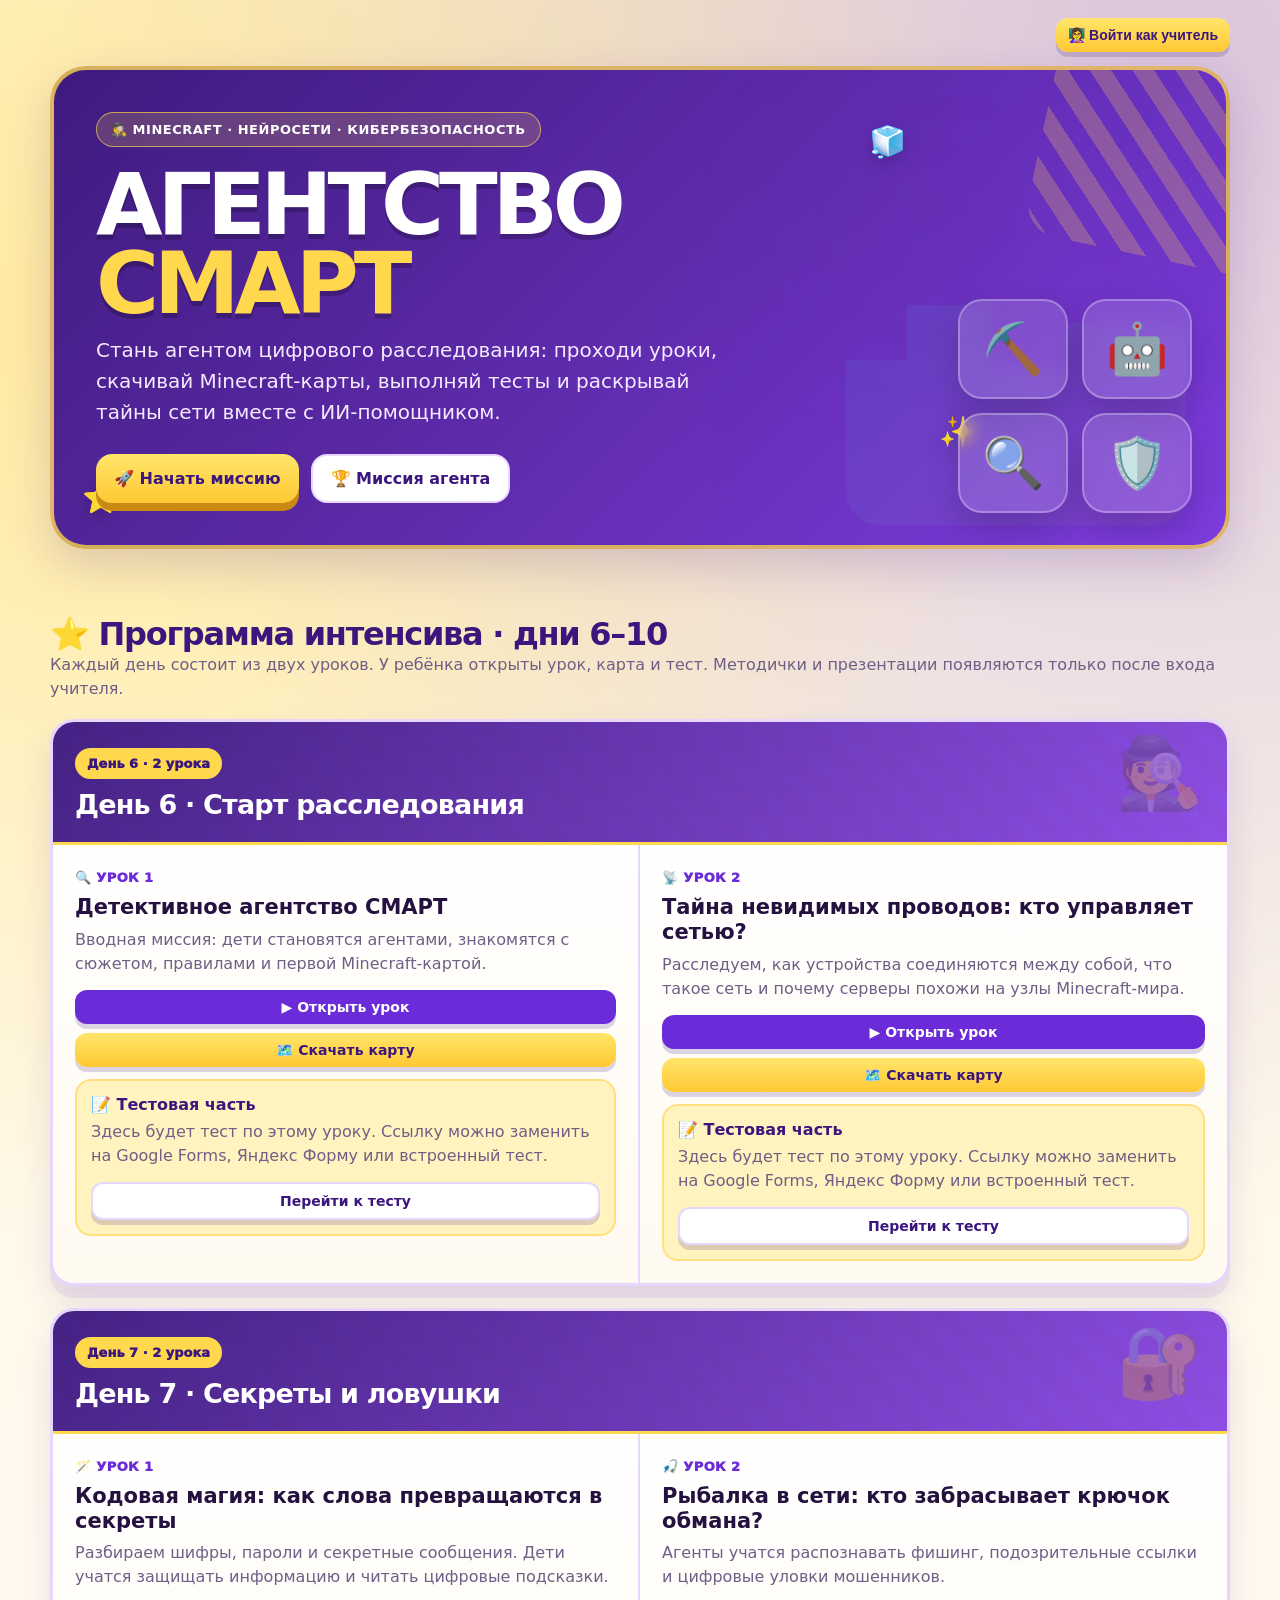
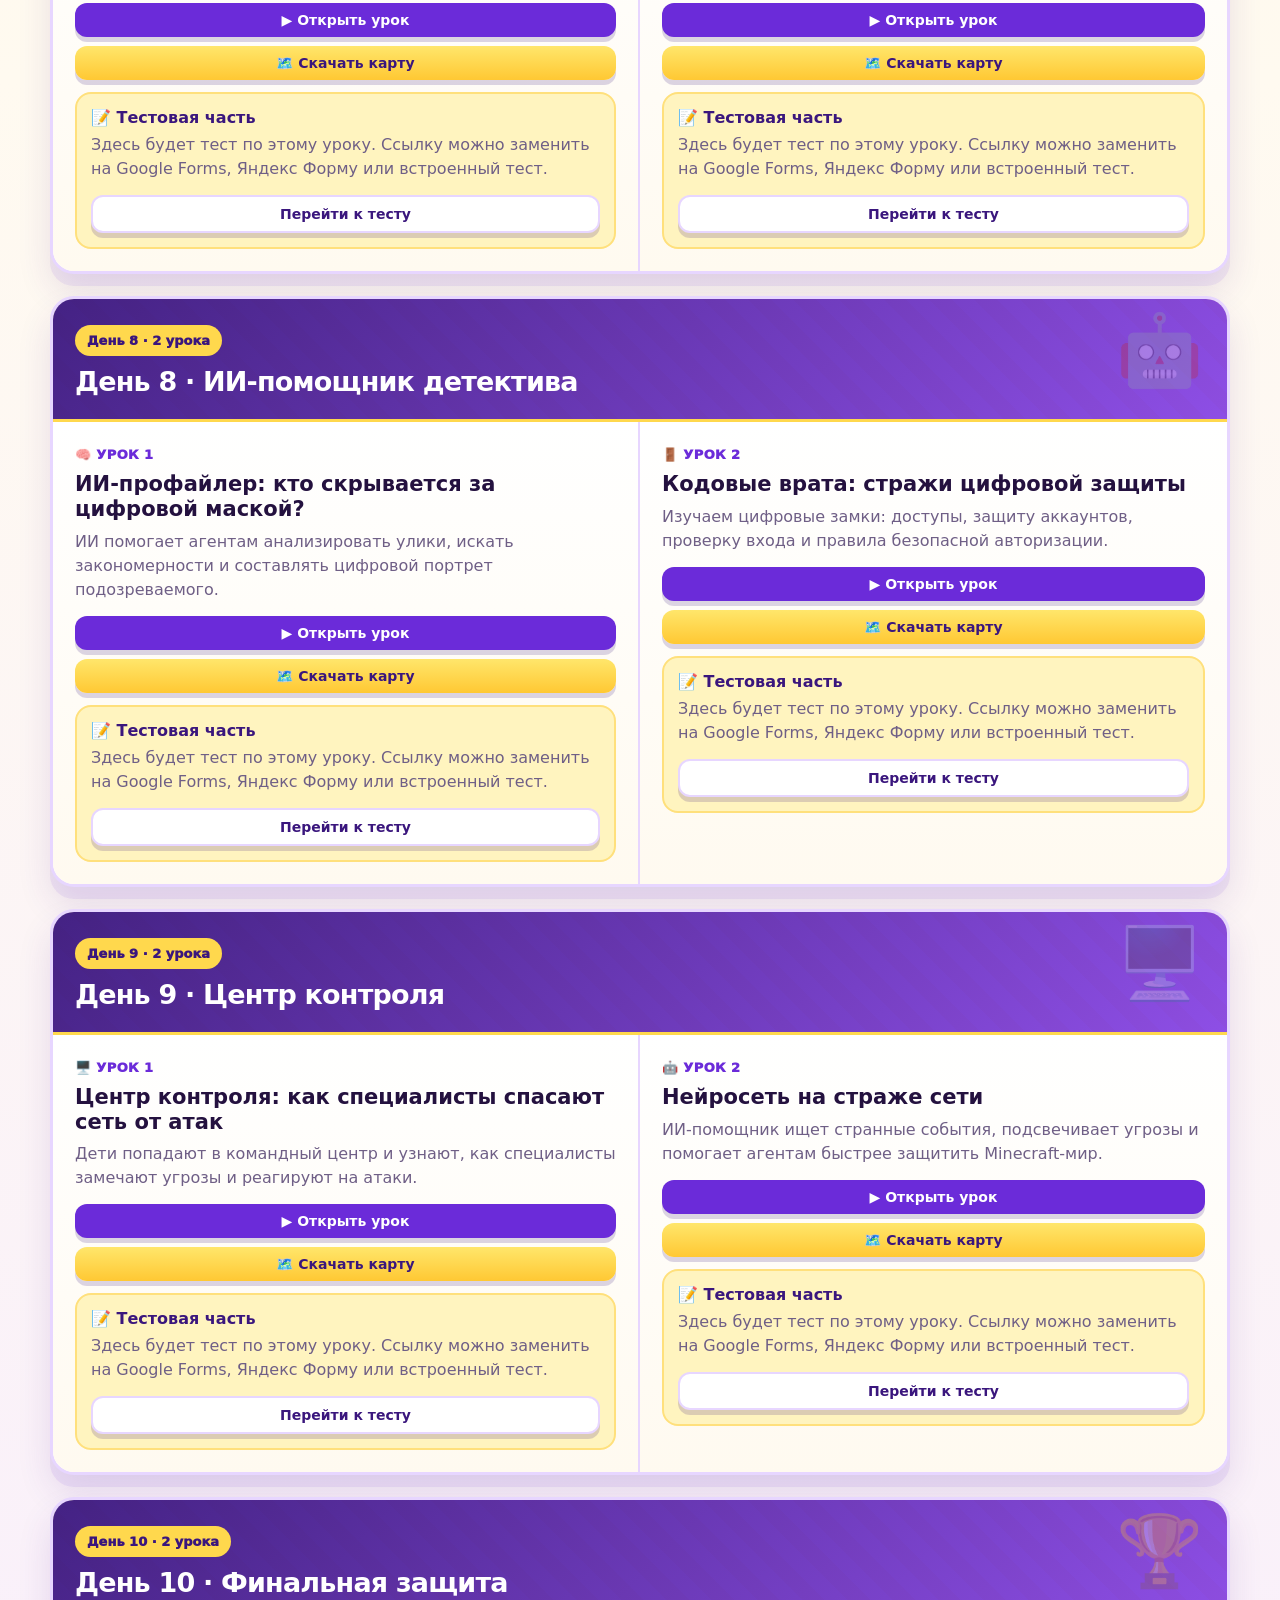
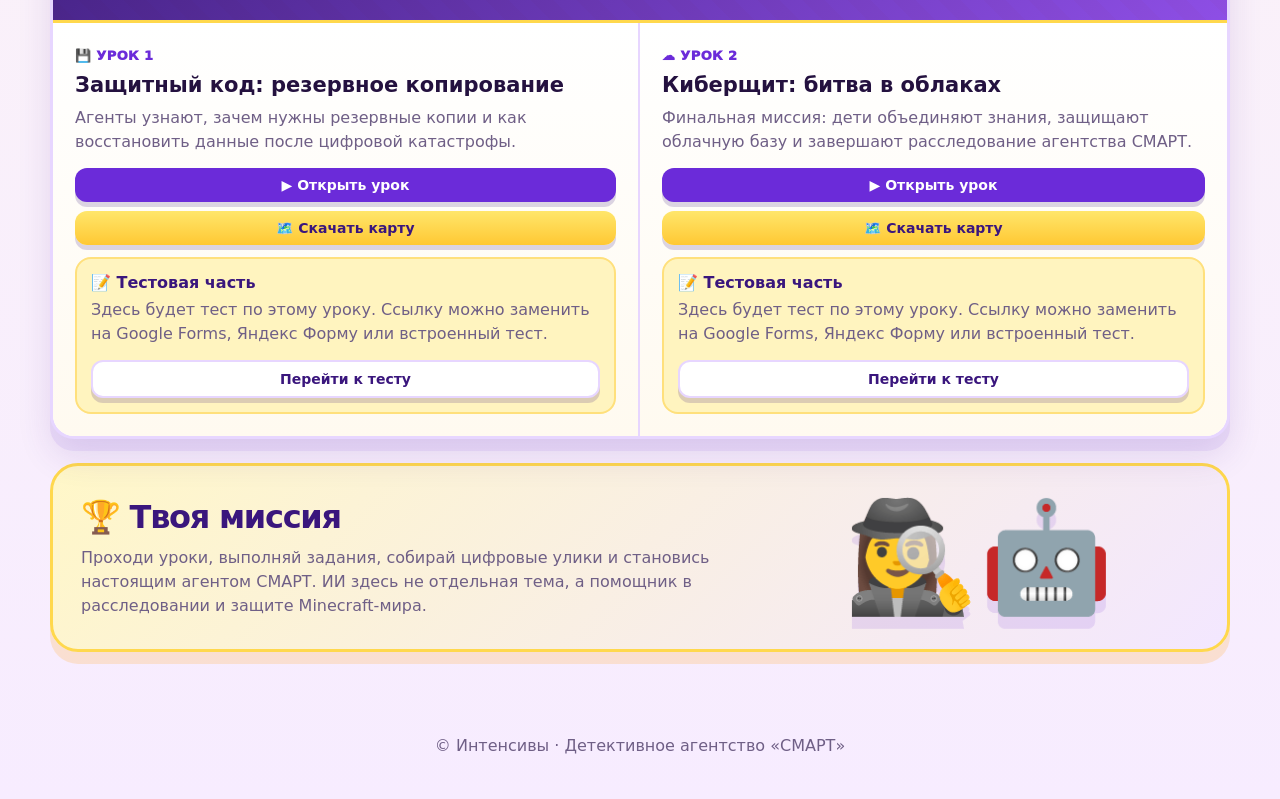
==== commit 2bb4d90b: "Add files via upload" ====
--- a/index.html
+++ b/index.html
@@ -1,23 +1,91 @@
 <!DOCTYPE html>
 <html lang="ru">
 <head>
-<meta charset="UTF-8">
-<meta name="viewport" content="width=device-width, initial-scale=1.0">
-<title>Агентство СМАРТ</title>
-<link rel="stylesheet" href="style.css">
+  <meta charset="UTF-8" />
+  <meta name="viewport" content="width=device-width, initial-scale=1.0" />
+  <title>Детективное агентство СМАРТ</title>
+  <link rel="stylesheet" href="style.css" />
 </head>
 <body>
-<header class="hero">
-<h1>🕵️ Агентство СМАРТ</h1>
-<p>Minecraft • Нейросети • Кибербезопасность</p>
-<button id="teacherBtn">👩‍🏫 Войти как учитель</button>
-</header>
+  <div class="topbar">
+    <button class="button yellow small teacher-login-btn" id="openLogin">👩‍🏫 Войти как учитель</button>
+    <button class="button secondary small" id="logout" style="display:none;">Выйти</button>
+    <span id="teacherStatus">👩‍🏫 Режим учителя включён</span>
+  </div>
 
-<main>
-<h2>Дни 6–10</h2>
-<div id="days"></div>
-</main>
+  <header class="container">
+    <section class="hero">
+      <span class="floating f1">⭐</span>
+      <span class="floating f2">🧊</span>
+      <span class="floating f3">✨</span>
 
-<script src="script.js"></script>
+      <div class="hero-content">
+        <div class="eyebrow">🕵️ Minecraft · нейросети · кибербезопасность</div>
+        <h1>Агентство <span class="yellow-text">СМАРТ</span></h1>
+        <p class="lead">
+          Стань агентом цифрового расследования: проходи уроки, скачивай Minecraft-карты,
+          выполняй тесты и раскрывай тайны сети вместе с ИИ-помощником.
+        </p>
+        <div class="hero-actions">
+          <a class="button yellow" href="#days">🚀 Начать миссию</a>
+          <a class="button secondary" href="#mission">🏆 Миссия агента</a>
+        </div>
+      </div>
+
+      <div class="hero-stickers" aria-hidden="true">
+        <div class="sticker">⛏️</div>
+        <div class="sticker">🤖</div>
+        <div class="sticker">🔍</div>
+        <div class="sticker">🛡️</div>
+      </div>
+    </section>
+  </header>
+
+  <main class="container" id="days">
+    <div class="section-title">
+      <div>
+        <h2>⭐ Программа интенсива · дни 6–10</h2>
+        <p class="note">
+          Каждый день состоит из двух уроков. У ребёнка открыты урок, карта и тест.
+          Методички и презентации появляются только после входа учителя.
+        </p>
+      </div>
+    </div>
+
+    <section class="days-list" id="dayGrid"></section>
+
+    <section class="mission-card" id="mission">
+      <div>
+        <h2>🏆 Твоя миссия</h2>
+        <p class="note">
+          Проходи уроки, выполняй задания, собирай цифровые улики и становись настоящим агентом СМАРТ.
+          ИИ здесь не отдельная тема, а помощник в расследовании и защите Minecraft‑мира.
+        </p>
+      </div>
+      <div class="mission-emoji">🕵️‍♀️🤖</div>
+    </section>
+  </main>
+
+  <dialog id="loginDialog">
+    <form class="modal" method="dialog" id="loginForm">
+      <h2>👩‍🏫 Вход для учителя</h2>
+      <p class="note">Введите данные доступа, которые выдали организаторы.</p>
+      <label for="login">Логин</label>
+      <input id="login" autocomplete="username" />
+      <label for="password">Пароль</label>
+      <input id="password" type="password" autocomplete="current-password" />
+      <div class="error" id="loginError">Неверный логин или пароль</div>
+      <div class="modal-actions">
+        <button class="button secondary" value="cancel" type="button" id="closeLogin">Отмена</button>
+        <button class="button yellow" type="submit">Войти</button>
+      </div>
+    </form>
+  </dialog>
+
+  <footer>
+    © Интенсивы · Детективное агентство «СМАРТ»
+  </footer>
+
+  <script src="script.js"></script>
 </body>
-</html>+</html>
--- a/style.css
+++ b/style.css
@@ -1,9 +1,488 @@
-
-body{font-family:Arial,sans-serif;background:#fff7dc;margin:0}
-.hero{background:linear-gradient(135deg,#5f2dd8,#8f4fff);color:white;padding:40px}
-h1{margin:0}
-#teacherBtn{background:#ffd84d;border:none;padding:10px 15px;border-radius:10px}
-#days{display:grid;gap:20px;padding:20px}
-.day{background:white;border-radius:16px;padding:20px;box-shadow:0 4px 12px rgba(0,0,0,.1)}
-.lesson{background:#f7f0ff;padding:12px;margin:10px 0;border-radius:12px}
-a{display:inline-block;margin:4px}
+:root {
+  --bg: #fff7dc;
+  --cream: #fffaf0;
+  --card: #ffffff;
+  --text: #24113f;
+  --muted: #6f5f86;
+  --purple: #6b2bd9;
+  --purple-dark: #3a167d;
+  --purple-soft: #efe4ff;
+  --yellow: #ffd84d;
+  --yellow-soft: #fff1a8;
+  --orange: #ffac33;
+  --blue: #39d5ff;
+  --danger: #d94a4a;
+  --border: #e7d6ff;
+  --shadow: 0 18px 45px rgba(72, 32, 140, 0.18);
+  --radius: 24px;
+}
+
+* { box-sizing: border-box; }
+
+html { scroll-behavior: smooth; }
+
+body {
+  margin: 0;
+  font-family: Inter, system-ui, -apple-system, BlinkMacSystemFont, "Segoe UI", sans-serif;
+  background:
+    radial-gradient(circle at 8% 8%, rgba(255,216,77,0.45), transparent 24%),
+    radial-gradient(circle at 92% 2%, rgba(107,43,217,0.25), transparent 28%),
+    linear-gradient(180deg, #fff7dc 0%, #fffaf0 42%, #f7ecff 100%);
+  color: var(--text);
+  min-height: 100vh;
+  overflow-x: hidden;
+}
+
+a { color: inherit; }
+
+.topbar {
+  width: min(1180px, calc(100% - 32px));
+  margin: 0 auto;
+  padding: 18px 0 0;
+  display: flex;
+  justify-content: flex-end;
+  align-items: center;
+  gap: 10px;
+  position: relative;
+  z-index: 5;
+}
+
+.container {
+  width: min(1180px, calc(100% - 32px));
+  margin: 0 auto;
+}
+
+header { padding: 14px 0 22px; }
+
+.hero {
+  position: relative;
+  overflow: hidden;
+  min-height: 430px;
+  background:
+    linear-gradient(135deg, rgba(58,22,125,0.98), rgba(116,46,221,0.92)),
+    radial-gradient(circle at 75% 30%, rgba(255,216,77,0.35), transparent 28%);
+  border: 4px solid rgba(255,216,77,0.78);
+  border-radius: 36px;
+  padding: 42px;
+  box-shadow: var(--shadow);
+  color: white;
+}
+
+.hero::before,
+.hero::after {
+  content: "";
+  position: absolute;
+  border-radius: 34px;
+  opacity: 0.24;
+  pointer-events: none;
+}
+
+.hero::before {
+  width: 260px;
+  height: 260px;
+  right: -80px;
+  top: -70px;
+  background: repeating-linear-gradient(45deg, #ffd84d 0 18px, transparent 18px 36px);
+  transform: rotate(12deg);
+}
+
+.hero::after {
+  width: 340px;
+  height: 220px;
+  right: 40px;
+  bottom: 20px;
+  background: linear-gradient(135deg, rgba(57,213,255,0.35), rgba(255,216,77,0.2));
+  clip-path: polygon(0 25%, 18% 25%, 18% 0, 42% 0, 42% 28%, 65% 28%, 65% 8%, 100% 8%, 100% 100%, 0 100%);
+}
+
+.hero-content { position: relative; z-index: 2; max-width: 720px; }
+
+.eyebrow {
+  display: inline-flex;
+  align-items: center;
+  gap: 8px;
+  padding: 9px 14px;
+  border-radius: 999px;
+  background: rgba(255,216,77,0.18);
+  border: 1px solid rgba(255,216,77,0.65);
+  font-weight: 900;
+  letter-spacing: 0.04em;
+  text-transform: uppercase;
+  font-size: 13px;
+}
+
+h1 {
+  margin: 18px 0 12px;
+  font-size: clamp(40px, 8vw, 86px);
+  line-height: 0.92;
+  letter-spacing: -0.06em;
+  text-transform: uppercase;
+  text-shadow: 0 5px 0 rgba(0,0,0,0.22);
+}
+
+.yellow-text { color: var(--yellow); }
+
+.lead {
+  margin: 0;
+  color: #f5eaff;
+  font-size: 20px;
+  line-height: 1.55;
+  max-width: 650px;
+}
+
+.hero-actions {
+  display: flex;
+  gap: 12px;
+  flex-wrap: wrap;
+  margin-top: 26px;
+}
+
+.button {
+  border: 0;
+  background: var(--purple);
+  color: white;
+  border-radius: 16px;
+  padding: 13px 18px;
+  font-weight: 850;
+  cursor: pointer;
+  text-decoration: none;
+  display: inline-flex;
+  align-items: center;
+  justify-content: center;
+  gap: 8px;
+  transition: 0.18s ease;
+  box-shadow: 0 8px 0 rgba(58,22,125,0.25);
+}
+
+.button:hover { transform: translateY(-2px); filter: brightness(1.04); }
+
+.button.yellow {
+  background: linear-gradient(180deg, #ffe66b, #ffc833);
+  color: var(--purple-dark);
+  box-shadow: 0 8px 0 #c98913;
+}
+
+.button.secondary {
+  background: #fff;
+  color: var(--purple-dark);
+  border: 2px solid var(--border);
+  box-shadow: 0 6px 0 rgba(91, 48, 142, 0.14);
+}
+
+.button.small {
+  padding: 9px 12px;
+  font-size: 14px;
+  border-radius: 12px;
+  box-shadow: 0 5px 0 rgba(58,22,125,0.18);
+}
+
+.teacher-login-btn { width: auto; }
+
+.hero-stickers {
+  position: absolute;
+  z-index: 3;
+  right: 34px;
+  bottom: 32px;
+  display: grid;
+  grid-template-columns: repeat(2, 110px);
+  gap: 14px;
+}
+
+.sticker {
+  min-height: 100px;
+  display: grid;
+  place-items: center;
+  background: rgba(255,255,255,0.14);
+  border: 2px solid rgba(255,255,255,0.28);
+  border-radius: 24px;
+  font-size: 50px;
+  backdrop-filter: blur(8px);
+  box-shadow: 0 16px 34px rgba(0,0,0,0.18);
+}
+
+.floating {
+  position: absolute;
+  font-size: 30px;
+  filter: drop-shadow(0 6px 8px rgba(0,0,0,0.18));
+  animation: float 4s ease-in-out infinite;
+  z-index: 2;
+}
+
+.f1 { left: 28px; bottom: 30px; animation-delay: .2s; }
+.f2 { right: 320px; top: 54px; animation-delay: .8s; }
+.f3 { right: 250px; bottom: 96px; animation-delay: 1.2s; }
+
+@keyframes float {
+  0%, 100% { transform: translateY(0) rotate(-3deg); }
+  50% { transform: translateY(-12px) rotate(4deg); }
+}
+
+main { padding: 12px 0 56px; }
+
+.section-title {
+  display: flex;
+  align-items: end;
+  justify-content: space-between;
+  gap: 16px;
+  margin: 32px 0 18px;
+}
+
+h2 {
+  margin: 0;
+  font-size: 32px;
+  letter-spacing: -0.04em;
+  color: var(--purple-dark);
+}
+
+.note {
+  color: var(--muted);
+  margin: 0;
+  line-height: 1.5;
+}
+
+.days-list { display: grid; gap: 22px; }
+
+.day-card {
+  overflow: hidden;
+  background: var(--card);
+  border: 3px solid var(--border);
+  border-radius: var(--radius);
+  box-shadow: 0 12px 0 rgba(107,43,217,0.08), 0 18px 34px rgba(72,32,140,0.12);
+}
+
+.day-banner {
+  min-height: 120px;
+  padding: 22px;
+  display: flex;
+  align-items: end;
+  justify-content: space-between;
+  gap: 16px;
+  background:
+    linear-gradient(135deg, rgba(58,22,125,0.95), rgba(126,54,226,0.88)),
+    repeating-linear-gradient(45deg, rgba(255,216,77,0.25) 0 16px, transparent 16px 32px);
+  color: white;
+  position: relative;
+}
+
+.day-banner::after {
+  content: attr(data-icon);
+  position: absolute;
+  right: 24px;
+  top: 10px;
+  font-size: 70px;
+  opacity: 0.28;
+}
+
+.day-title { position: relative; z-index: 2; }
+
+.badge {
+  display: inline-flex;
+  background: var(--yellow);
+  color: var(--purple-dark);
+  border-radius: 999px;
+  padding: 8px 12px;
+  font-size: 13px;
+  font-weight: 950;
+  white-space: nowrap;
+  margin-bottom: 10px;
+}
+
+h3 {
+  margin: 0;
+  font-size: 27px;
+  letter-spacing: -0.03em;
+}
+
+.lessons-grid {
+  display: grid;
+  grid-template-columns: repeat(2, minmax(0, 1fr));
+  gap: 0;
+  border-top: 3px solid var(--yellow);
+}
+
+.lesson-card {
+  padding: 22px;
+  background: linear-gradient(180deg, #fff 0%, #fffaf0 100%);
+  border-right: 2px solid var(--border);
+  position: relative;
+}
+
+.lesson-card:nth-child(2n) { border-right: 0; }
+
+.lesson-tag {
+  display: inline-flex;
+  gap: 6px;
+  align-items: center;
+  color: var(--purple);
+  font-weight: 950;
+  font-size: 13px;
+  text-transform: uppercase;
+  letter-spacing: .03em;
+  margin-bottom: 10px;
+}
+
+.lesson-card h4 {
+  margin: 0 0 8px;
+  font-size: 21px;
+  line-height: 1.18;
+}
+
+.lesson-card p {
+  color: var(--muted);
+  line-height: 1.5;
+  margin: 0 0 14px;
+}
+
+.links {
+  display: grid;
+  grid-template-columns: 1fr;
+  gap: 9px;
+  margin-top: 12px;
+}
+
+.lesson-card .button.small { width: 100%; }
+
+.teacher-panel {
+  display: none;
+  margin-top: 14px;
+  padding: 15px;
+  border: 2px dashed #bb94ff;
+  border-radius: 18px;
+  background: #f7f0ff;
+}
+
+body.teacher-mode .teacher-panel { display: block; }
+body.teacher-mode #teacherStatus { display: inline-flex; }
+
+.teacher-panel h5 {
+  margin: 0 0 10px;
+  font-size: 15px;
+  color: var(--purple-dark);
+}
+
+.teacher-panel ul {
+  margin: 8px 0 0;
+  padding-left: 18px;
+  color: var(--muted);
+  line-height: 1.65;
+}
+
+.test-box {
+  margin-top: 12px;
+  padding: 14px;
+  border-radius: 16px;
+  background: #fff4bf;
+  border: 2px solid #ffe07c;
+}
+
+.test-box strong { display: block; margin-bottom: 6px; color: var(--purple-dark); }
+
+.mission-card {
+  margin-top: 24px;
+  display: grid;
+  grid-template-columns: 1.2fr .8fr;
+  gap: 18px;
+  align-items: center;
+  padding: 28px;
+  background: linear-gradient(135deg, #fff7c8, #f3e7ff);
+  border: 3px solid #ffd84d;
+  border-radius: 28px;
+  box-shadow: 0 12px 0 rgba(255,172,51,0.22);
+}
+
+.mission-card h2 { margin-bottom: 10px; }
+
+.mission-emoji {
+  font-size: 108px;
+  text-align: center;
+  filter: drop-shadow(0 12px 0 rgba(107,43,217,0.12));
+}
+
+dialog {
+  border: 0;
+  border-radius: 24px;
+  box-shadow: var(--shadow);
+  padding: 0;
+  width: min(430px, calc(100% - 32px));
+}
+
+dialog::backdrop { background: rgba(36, 17, 63, 0.58); }
+
+.modal {
+  padding: 26px;
+  background: white;
+  border-radius: 24px;
+  border: 3px solid var(--yellow);
+}
+
+.modal h2 { margin-bottom: 8px; }
+
+label {
+  display: block;
+  margin: 14px 0 7px;
+  font-weight: 800;
+}
+
+input {
+  width: 100%;
+  border: 2px solid var(--border);
+  border-radius: 14px;
+  padding: 13px 14px;
+  font-size: 16px;
+  outline: none;
+}
+
+input:focus {
+  border-color: var(--purple);
+  box-shadow: 0 0 0 4px rgba(107, 43, 217, 0.12);
+}
+
+.modal-actions {
+  display: flex;
+  justify-content: flex-end;
+  gap: 10px;
+  margin-top: 20px;
+}
+
+.error {
+  color: var(--danger);
+  margin-top: 12px;
+  font-weight: 800;
+  display: none;
+}
+
+#teacherStatus {
+  display: none;
+  background: #ecfff4;
+  color: #16844a;
+  border: 2px solid #b9efd0;
+  border-radius: 999px;
+  padding: 9px 13px;
+  font-weight: 900;
+  font-size: 14px;
+}
+
+footer {
+  color: var(--muted);
+  text-align: center;
+  padding: 28px 16px 44px;
+}
+
+@media (max-width: 900px) {
+  .hero { padding: 28px; min-height: auto; }
+  .hero-stickers { position: static; grid-template-columns: repeat(4, 1fr); margin-top: 24px; }
+  .sticker { min-height: 76px; font-size: 38px; }
+  .floating { display: none; }
+  .lessons-grid { grid-template-columns: 1fr; }
+  .lesson-card { border-right: 0; border-bottom: 2px solid var(--border); }
+  .lesson-card:last-child { border-bottom: 0; }
+  .mission-card { grid-template-columns: 1fr; }
+  .section-title { align-items: start; flex-direction: column; }
+}
+
+@media (max-width: 560px) {
+  .topbar { justify-content: center; flex-wrap: wrap; }
+  .hero { border-radius: 26px; }
+  .hero-stickers { grid-template-columns: repeat(2, 1fr); }
+  h1 { font-size: 46px; }
+}
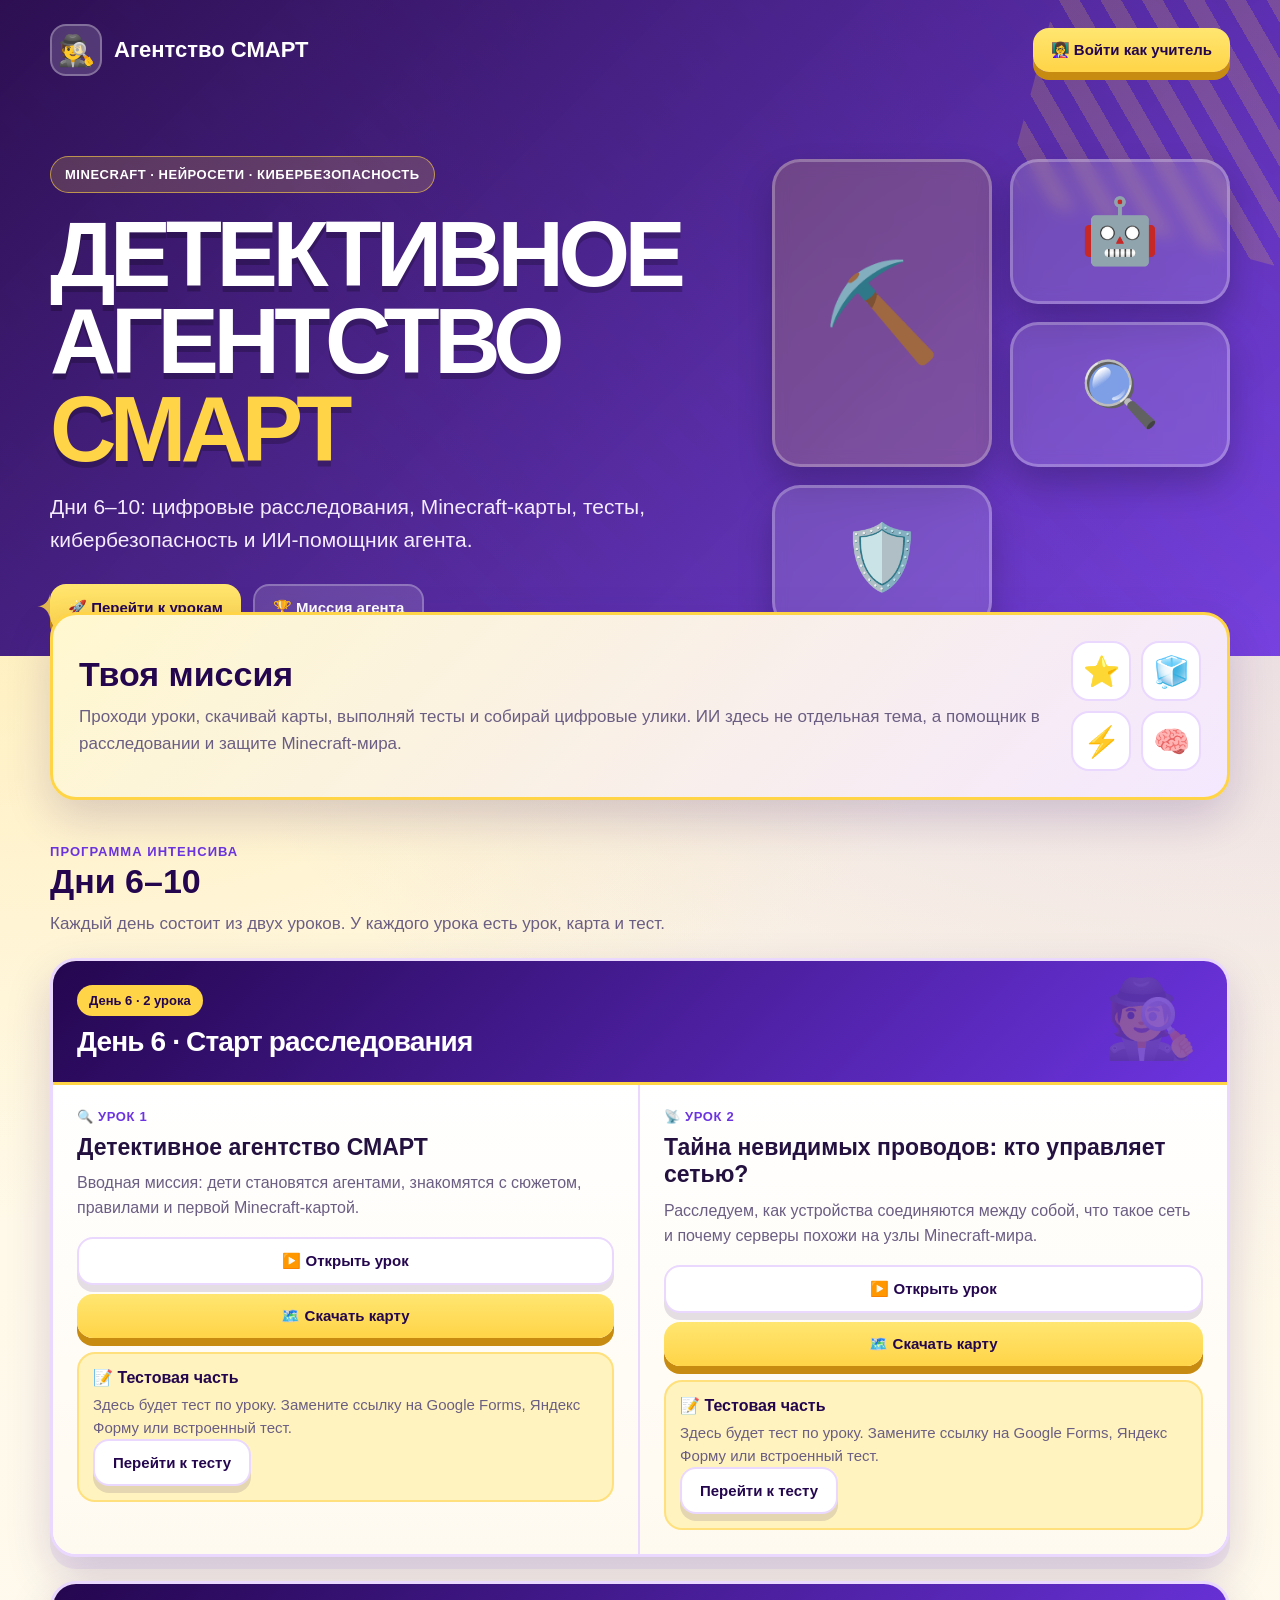
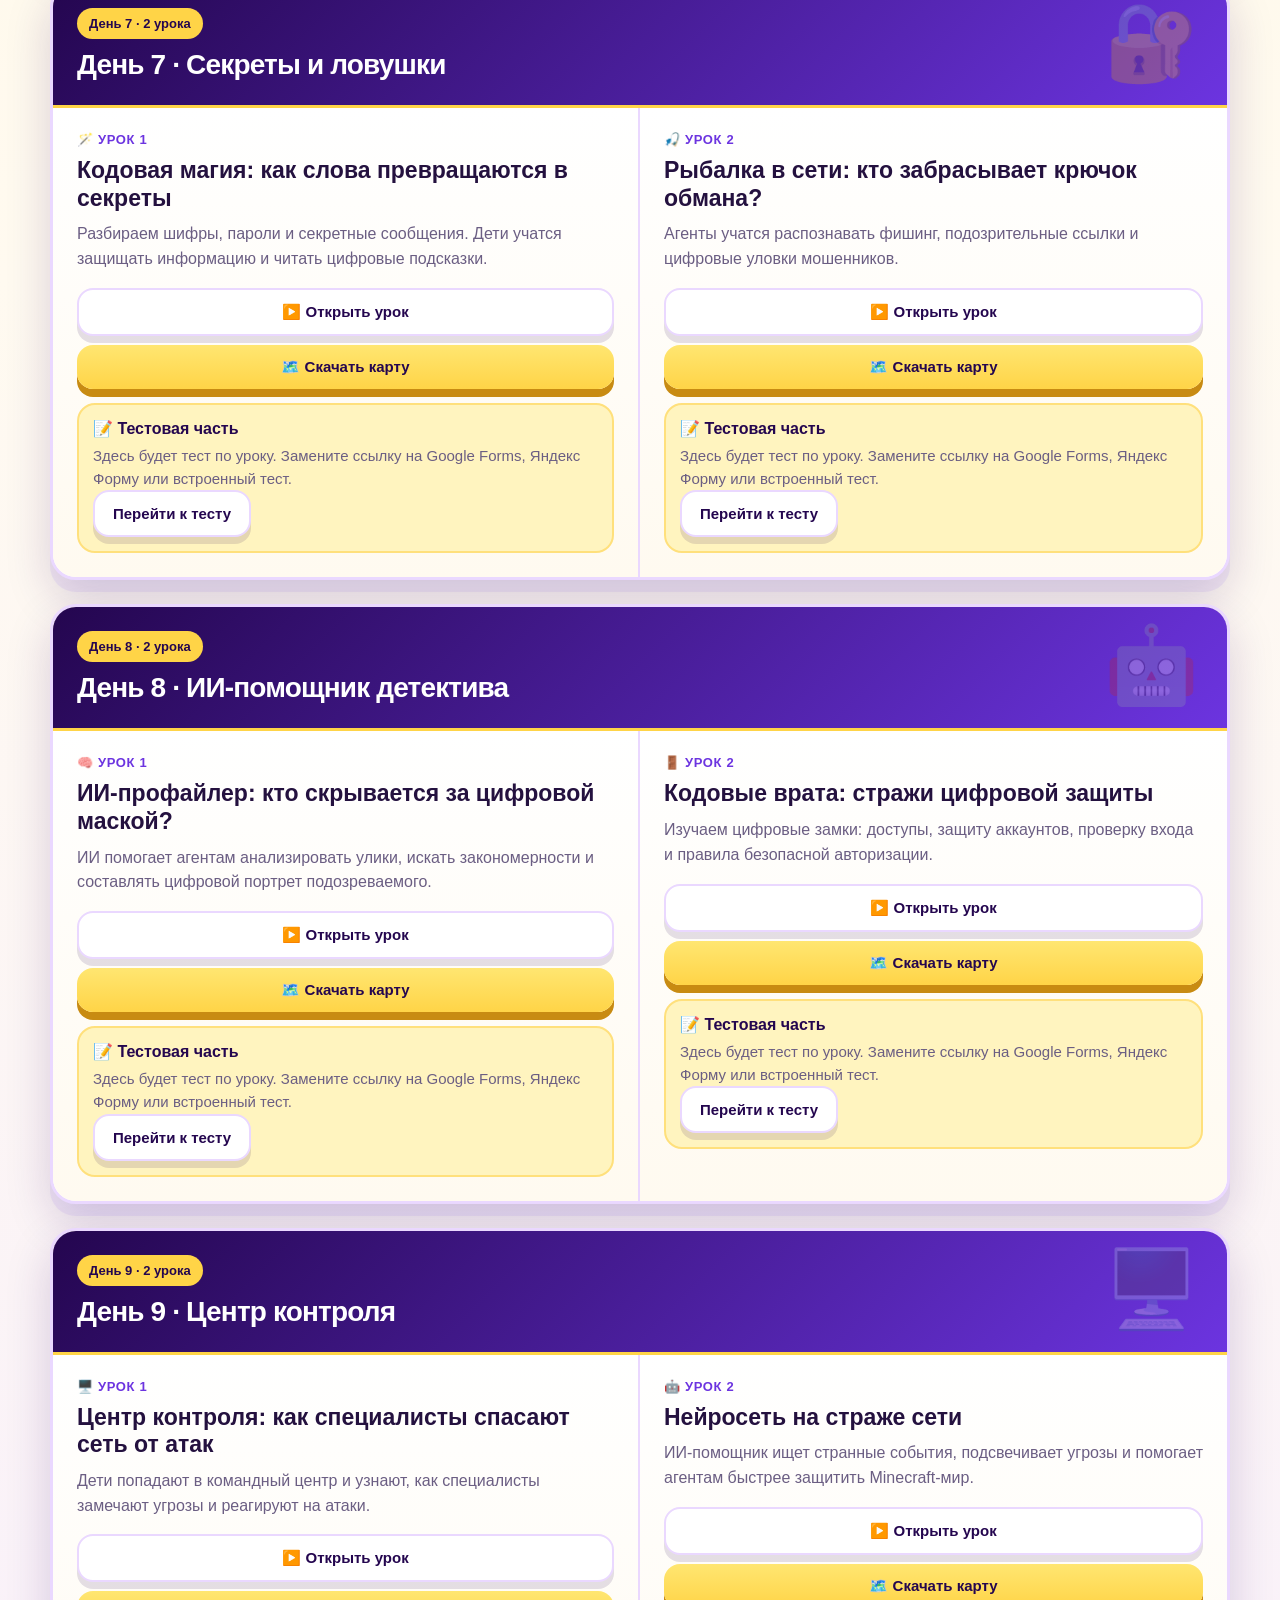
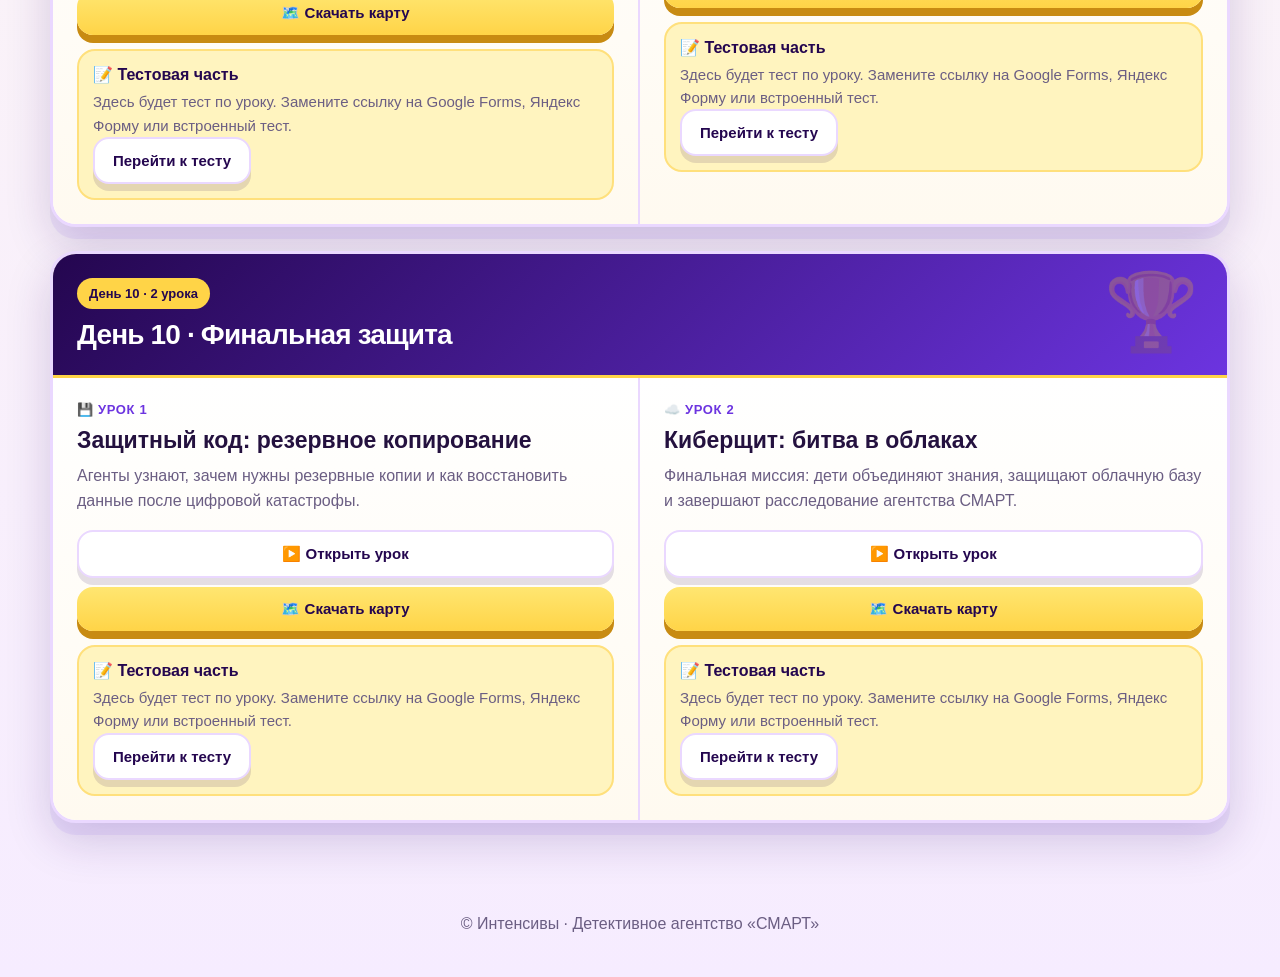
==== commit 4597a450: "Add files via upload" ====
--- a/index.html
+++ b/index.html
@@ -4,80 +4,90 @@
   <meta charset="UTF-8" />
   <meta name="viewport" content="width=device-width, initial-scale=1.0" />
   <title>Детективное агентство СМАРТ</title>
-  <link rel="stylesheet" href="style.css" />
+  <link rel="stylesheet" href="./style.css" />
 </head>
 <body>
-  <div class="topbar">
-    <button class="button yellow small teacher-login-btn" id="openLogin">👩‍🏫 Войти как учитель</button>
-    <button class="button secondary small" id="logout" style="display:none;">Выйти</button>
-    <span id="teacherStatus">👩‍🏫 Режим учителя включён</span>
-  </div>
+  <header class="hero">
+    <nav class="nav">
+      <div class="logo">
+        <span class="logo-icon">🕵️</span>
+        <span>Агентство СМАРТ</span>
+      </div>
 
-  <header class="container">
-    <section class="hero">
-      <span class="floating f1">⭐</span>
-      <span class="floating f2">🧊</span>
-      <span class="floating f3">✨</span>
+      <div class="teacher-area">
+        <span id="teacherStatus" class="teacher-status">Режим учителя включён</span>
+        <button id="openLogin" class="btn btn-yellow">👩‍🏫 Войти как учитель</button>
+        <button id="logout" class="btn btn-light hidden">Выйти</button>
+      </div>
+    </nav>
 
-      <div class="hero-content">
-        <div class="eyebrow">🕵️ Minecraft · нейросети · кибербезопасность</div>
-        <h1>Агентство <span class="yellow-text">СМАРТ</span></h1>
-        <p class="lead">
-          Стань агентом цифрового расследования: проходи уроки, скачивай Minecraft-карты,
-          выполняй тесты и раскрывай тайны сети вместе с ИИ-помощником.
+    <div class="hero-inner">
+      <div class="hero-text">
+        <div class="tag">Minecraft · нейросети · кибербезопасность</div>
+        <h1>Детективное агентство <span>СМАРТ</span></h1>
+        <p>
+          Дни 6–10: цифровые расследования, Minecraft-карты, тесты,
+          кибербезопасность и ИИ-помощник агента.
         </p>
-        <div class="hero-actions">
-          <a class="button yellow" href="#days">🚀 Начать миссию</a>
-          <a class="button secondary" href="#mission">🏆 Миссия агента</a>
+        <div class="hero-buttons">
+          <a href="#program" class="btn btn-yellow">🚀 Перейти к урокам</a>
+          <a href="#mission" class="btn btn-glass">🏆 Миссия агента</a>
         </div>
       </div>
 
-      <div class="hero-stickers" aria-hidden="true">
-        <div class="sticker">⛏️</div>
-        <div class="sticker">🤖</div>
-        <div class="sticker">🔍</div>
-        <div class="sticker">🛡️</div>
+      <div class="hero-visual" aria-hidden="true">
+        <div class="pixel-card big">⛏️</div>
+        <div class="pixel-card">🤖</div>
+        <div class="pixel-card">🔍</div>
+        <div class="pixel-card">🛡️</div>
+      </div>
+    </div>
+  </header>
+
+  <main>
+    <section class="intro" id="mission">
+      <div>
+        <h2>Твоя миссия</h2>
+        <p>
+          Проходи уроки, скачивай карты, выполняй тесты и собирай цифровые улики.
+          ИИ здесь не отдельная тема, а помощник в расследовании и защите Minecraft-мира.
+        </p>
+      </div>
+      <div class="intro-stickers">
+        <span>⭐</span>
+        <span>🧊</span>
+        <span>⚡</span>
+        <span>🧠</span>
       </div>
     </section>
-  </header>
 
-  <main class="container" id="days">
-    <div class="section-title">
-      <div>
-        <h2>⭐ Программа интенсива · дни 6–10</h2>
-        <p class="note">
-          Каждый день состоит из двух уроков. У ребёнка открыты урок, карта и тест.
-          Методички и презентации появляются только после входа учителя.
-        </p>
+    <section class="program" id="program">
+      <div class="section-head">
+        <p class="small-title">Программа интенсива</p>
+        <h2>Дни 6–10</h2>
+        <p>Каждый день состоит из двух уроков. У каждого урока есть урок, карта и тест.</p>
       </div>
-    </div>
 
-    <section class="days-list" id="dayGrid"></section>
-
-    <section class="mission-card" id="mission">
-      <div>
-        <h2>🏆 Твоя миссия</h2>
-        <p class="note">
-          Проходи уроки, выполняй задания, собирай цифровые улики и становись настоящим агентом СМАРТ.
-          ИИ здесь не отдельная тема, а помощник в расследовании и защите Minecraft‑мира.
-        </p>
-      </div>
-      <div class="mission-emoji">🕵️‍♀️🤖</div>
+      <div id="days" class="days"></div>
     </section>
   </main>
 
-  <dialog id="loginDialog">
-    <form class="modal" method="dialog" id="loginForm">
-      <h2>👩‍🏫 Вход для учителя</h2>
-      <p class="note">Введите данные доступа, которые выдали организаторы.</p>
+  <dialog id="loginDialog" class="login-dialog">
+    <form id="loginForm" class="login-box" method="dialog">
+      <h2>Вход для учителя</h2>
+      <p>Введите данные доступа, которые выдали организаторы.</p>
+
       <label for="login">Логин</label>
-      <input id="login" autocomplete="username" />
+      <input id="login" type="text" autocomplete="username" />
+
       <label for="password">Пароль</label>
       <input id="password" type="password" autocomplete="current-password" />
-      <div class="error" id="loginError">Неверный логин или пароль</div>
+
+      <div id="loginError" class="error hidden">Неверный логин или пароль</div>
+
       <div class="modal-actions">
-        <button class="button secondary" value="cancel" type="button" id="closeLogin">Отмена</button>
-        <button class="button yellow" type="submit">Войти</button>
+        <button type="button" id="closeLogin" class="btn btn-light">Отмена</button>
+        <button type="submit" class="btn btn-yellow">Войти</button>
       </div>
     </form>
   </dialog>
@@ -86,6 +96,6 @@
     © Интенсивы · Детективное агентство «СМАРТ»
   </footer>
 
-  <script src="script.js"></script>
+  <script src="./script.js"></script>
 </body>
 </html>
--- a/style.css
+++ b/style.css
@@ -1,426 +1,489 @@
+* {
+  box-sizing: border-box;
+}
+
 :root {
-  --bg: #fff7dc;
-  --cream: #fffaf0;
-  --card: #ffffff;
+  --purple-900: #24064f;
+  --purple-800: #351075;
+  --purple-700: #5422bc;
+  --purple-600: #6c34e0;
+  --purple-100: #f1e8ff;
+  --yellow-500: #ffd447;
+  --yellow-300: #ffe98a;
+  --cream: #fff7dc;
+  --white: #ffffff;
   --text: #24113f;
-  --muted: #6f5f86;
-  --purple: #6b2bd9;
-  --purple-dark: #3a167d;
-  --purple-soft: #efe4ff;
-  --yellow: #ffd84d;
-  --yellow-soft: #fff1a8;
-  --orange: #ffac33;
-  --blue: #39d5ff;
-  --danger: #d94a4a;
-  --border: #e7d6ff;
-  --shadow: 0 18px 45px rgba(72, 32, 140, 0.18);
-  --radius: 24px;
-}
-
-* { box-sizing: border-box; }
-
-html { scroll-behavior: smooth; }
+  --muted: #6b5e83;
+  --border: #ead8ff;
+  --shadow: 0 18px 45px rgba(50, 15, 105, 0.18);
+  --radius: 26px;
+}
+
+html {
+  scroll-behavior: smooth;
+}
 
 body {
   margin: 0;
-  font-family: Inter, system-ui, -apple-system, BlinkMacSystemFont, "Segoe UI", sans-serif;
+  font-family: Arial, Helvetica, sans-serif;
+  color: var(--text);
   background:
-    radial-gradient(circle at 8% 8%, rgba(255,216,77,0.45), transparent 24%),
-    radial-gradient(circle at 92% 2%, rgba(107,43,217,0.25), transparent 28%),
-    linear-gradient(180deg, #fff7dc 0%, #fffaf0 42%, #f7ecff 100%);
-  color: var(--text);
-  min-height: 100vh;
-  overflow-x: hidden;
-}
-
-a { color: inherit; }
-
-.topbar {
-  width: min(1180px, calc(100% - 32px));
+    radial-gradient(circle at top left, rgba(255, 212, 71, 0.45), transparent 28%),
+    radial-gradient(circle at top right, rgba(108, 52, 224, 0.25), transparent 30%),
+    linear-gradient(180deg, var(--cream), #fffaf0 45%, #f6ecff);
+}
+
+a {
+  color: inherit;
+}
+
+.hidden {
+  display: none !important;
+}
+
+.hero {
+  min-height: 620px;
+  padding: 24px;
+  background:
+    linear-gradient(135deg, rgba(36, 6, 79, 0.96), rgba(108, 52, 224, 0.92)),
+    repeating-linear-gradient(45deg, rgba(255, 212, 71, 0.15) 0 20px, transparent 20px 40px);
+  color: white;
+  position: relative;
+  overflow: hidden;
+}
+
+.hero::before {
+  content: "";
+  position: absolute;
+  right: -80px;
+  top: -80px;
+  width: 320px;
+  height: 320px;
+  background: repeating-linear-gradient(45deg, var(--yellow-500) 0 18px, transparent 18px 36px);
+  border-radius: 36px;
+  opacity: 0.18;
+  transform: rotate(15deg);
+}
+
+.hero::after {
+  content: "✦ ✦ ✦";
+  position: absolute;
+  left: 36px;
+  bottom: 30px;
+  color: var(--yellow-500);
+  font-size: 32px;
+  opacity: 0.85;
+}
+
+.nav {
+  width: min(1180px, 100%);
   margin: 0 auto;
-  padding: 18px 0 0;
   display: flex;
-  justify-content: flex-end;
+  justify-content: space-between;
+  gap: 16px;
+  align-items: center;
+  position: relative;
+  z-index: 2;
+}
+
+.logo {
+  display: flex;
+  align-items: center;
+  gap: 12px;
+  font-size: 22px;
+  font-weight: 900;
+}
+
+.logo-icon {
+  width: 52px;
+  height: 52px;
+  display: grid;
+  place-items: center;
+  background: rgba(255, 255, 255, 0.16);
+  border: 2px solid rgba(255, 255, 255, 0.28);
+  border-radius: 16px;
+  font-size: 30px;
+}
+
+.teacher-area {
+  display: flex;
   align-items: center;
   gap: 10px;
+  flex-wrap: wrap;
+  justify-content: flex-end;
+}
+
+.teacher-status {
+  display: none;
+  padding: 10px 14px;
+  border-radius: 999px;
+  background: #e7fff1;
+  color: #167146;
+  font-weight: 800;
+}
+
+body.teacher-mode .teacher-status {
+  display: inline-flex;
+}
+
+.hero-inner {
+  width: min(1180px, 100%);
+  margin: 80px auto 0;
+  display: grid;
+  grid-template-columns: 1.2fr 0.8fr;
+  gap: 36px;
+  align-items: center;
   position: relative;
-  z-index: 5;
-}
-
-.container {
-  width: min(1180px, calc(100% - 32px));
-  margin: 0 auto;
-}
-
-header { padding: 14px 0 22px; }
-
-.hero {
-  position: relative;
-  overflow: hidden;
-  min-height: 430px;
-  background:
-    linear-gradient(135deg, rgba(58,22,125,0.98), rgba(116,46,221,0.92)),
-    radial-gradient(circle at 75% 30%, rgba(255,216,77,0.35), transparent 28%);
-  border: 4px solid rgba(255,216,77,0.78);
-  border-radius: 36px;
-  padding: 42px;
-  box-shadow: var(--shadow);
-  color: white;
-}
-
-.hero::before,
-.hero::after {
-  content: "";
-  position: absolute;
-  border-radius: 34px;
-  opacity: 0.24;
-  pointer-events: none;
-}
-
-.hero::before {
-  width: 260px;
-  height: 260px;
-  right: -80px;
-  top: -70px;
-  background: repeating-linear-gradient(45deg, #ffd84d 0 18px, transparent 18px 36px);
-  transform: rotate(12deg);
-}
-
-.hero::after {
-  width: 340px;
-  height: 220px;
-  right: 40px;
-  bottom: 20px;
-  background: linear-gradient(135deg, rgba(57,213,255,0.35), rgba(255,216,77,0.2));
-  clip-path: polygon(0 25%, 18% 25%, 18% 0, 42% 0, 42% 28%, 65% 28%, 65% 8%, 100% 8%, 100% 100%, 0 100%);
-}
-
-.hero-content { position: relative; z-index: 2; max-width: 720px; }
-
-.eyebrow {
+  z-index: 2;
+}
+
+.tag {
   display: inline-flex;
-  align-items: center;
-  gap: 8px;
-  padding: 9px 14px;
+  padding: 10px 14px;
   border-radius: 999px;
-  background: rgba(255,216,77,0.18);
-  border: 1px solid rgba(255,216,77,0.65);
-  font-weight: 900;
+  background: rgba(255, 212, 71, 0.18);
+  border: 1px solid rgba(255, 212, 71, 0.6);
+  font-weight: 800;
+  text-transform: uppercase;
   letter-spacing: 0.04em;
-  text-transform: uppercase;
   font-size: 13px;
 }
 
 h1 {
-  margin: 18px 0 12px;
-  font-size: clamp(40px, 8vw, 86px);
-  line-height: 0.92;
+  margin: 18px 0;
+  font-size: clamp(44px, 8vw, 92px);
+  line-height: 0.95;
   letter-spacing: -0.06em;
   text-transform: uppercase;
-  text-shadow: 0 5px 0 rgba(0,0,0,0.22);
-}
-
-.yellow-text { color: var(--yellow); }
-
-.lead {
+  text-shadow: 0 6px 0 rgba(0, 0, 0, 0.22);
+}
+
+h1 span {
+  color: var(--yellow-500);
+}
+
+.hero-text p {
+  max-width: 700px;
   margin: 0;
-  color: #f5eaff;
-  font-size: 20px;
+  font-size: 21px;
   line-height: 1.55;
-  max-width: 650px;
-}
-
-.hero-actions {
+  color: #f5ebff;
+}
+
+.hero-buttons {
   display: flex;
   gap: 12px;
   flex-wrap: wrap;
-  margin-top: 26px;
-}
-
-.button {
+  margin-top: 28px;
+}
+
+.btn {
   border: 0;
-  background: var(--purple);
-  color: white;
-  border-radius: 16px;
-  padding: 13px 18px;
-  font-weight: 850;
   cursor: pointer;
   text-decoration: none;
   display: inline-flex;
+  justify-content: center;
   align-items: center;
-  justify-content: center;
   gap: 8px;
+  padding: 13px 18px;
+  border-radius: 16px;
+  font-weight: 900;
+  font-size: 15px;
   transition: 0.18s ease;
-  box-shadow: 0 8px 0 rgba(58,22,125,0.25);
-}
-
-.button:hover { transform: translateY(-2px); filter: brightness(1.04); }
-
-.button.yellow {
-  background: linear-gradient(180deg, #ffe66b, #ffc833);
-  color: var(--purple-dark);
-  box-shadow: 0 8px 0 #c98913;
-}
-
-.button.secondary {
-  background: #fff;
-  color: var(--purple-dark);
+}
+
+.btn:hover {
+  transform: translateY(-2px);
+}
+
+.btn-yellow {
+  background: linear-gradient(180deg, #ffe671, var(--yellow-500));
+  color: var(--purple-900);
+  box-shadow: 0 8px 0 #c88b12;
+}
+
+.btn-light {
+  background: white;
+  color: var(--purple-900);
   border: 2px solid var(--border);
-  box-shadow: 0 6px 0 rgba(91, 48, 142, 0.14);
-}
-
-.button.small {
-  padding: 9px 12px;
-  font-size: 14px;
-  border-radius: 12px;
-  box-shadow: 0 5px 0 rgba(58,22,125,0.18);
-}
-
-.teacher-login-btn { width: auto; }
-
-.hero-stickers {
-  position: absolute;
+  box-shadow: 0 7px 0 rgba(36, 6, 79, 0.12);
+}
+
+.btn-glass {
+  background: rgba(255, 255, 255, 0.14);
+  color: white;
+  border: 2px solid rgba(255, 255, 255, 0.25);
+}
+
+.hero-visual {
+  display: grid;
+  grid-template-columns: repeat(2, minmax(120px, 1fr));
+  gap: 18px;
+}
+
+.pixel-card {
+  min-height: 145px;
+  border-radius: 28px;
+  background: rgba(255, 255, 255, 0.14);
+  border: 3px solid rgba(255, 255, 255, 0.25);
+  display: grid;
+  place-items: center;
+  font-size: 64px;
+  box-shadow: 0 18px 34px rgba(0, 0, 0, 0.22);
+  backdrop-filter: blur(8px);
+}
+
+.pixel-card.big {
+  grid-row: span 2;
+  min-height: 308px;
+  font-size: 96px;
+  background: rgba(255, 212, 71, 0.18);
+}
+
+main {
+  width: min(1180px, calc(100% - 32px));
+  margin: 0 auto;
+  padding: 36px 0 64px;
+}
+
+.intro {
+  margin-top: -80px;
+  position: relative;
   z-index: 3;
-  right: 34px;
-  bottom: 32px;
-  display: grid;
-  grid-template-columns: repeat(2, 110px);
-  gap: 14px;
-}
-
-.sticker {
-  min-height: 100px;
+  background: linear-gradient(135deg, #fff8cf, #f4e8ff);
+  border: 3px solid var(--yellow-500);
+  border-radius: var(--radius);
+  padding: 26px;
+  box-shadow: var(--shadow);
+  display: grid;
+  grid-template-columns: 1fr auto;
+  gap: 18px;
+  align-items: center;
+}
+
+.intro h2,
+.section-head h2 {
+  margin: 0 0 10px;
+  font-size: 34px;
+  color: var(--purple-900);
+}
+
+.intro p,
+.section-head p {
+  margin: 0;
+  color: var(--muted);
+  line-height: 1.55;
+  font-size: 17px;
+}
+
+.intro-stickers {
+  display: grid;
+  grid-template-columns: repeat(2, 60px);
+  gap: 10px;
+}
+
+.intro-stickers span {
+  height: 60px;
   display: grid;
   place-items: center;
-  background: rgba(255,255,255,0.14);
-  border: 2px solid rgba(255,255,255,0.28);
-  border-radius: 24px;
-  font-size: 50px;
-  backdrop-filter: blur(8px);
-  box-shadow: 0 16px 34px rgba(0,0,0,0.18);
-}
-
-.floating {
-  position: absolute;
+  background: white;
+  border: 2px solid var(--border);
+  border-radius: 18px;
   font-size: 30px;
-  filter: drop-shadow(0 6px 8px rgba(0,0,0,0.18));
-  animation: float 4s ease-in-out infinite;
-  z-index: 2;
-}
-
-.f1 { left: 28px; bottom: 30px; animation-delay: .2s; }
-.f2 { right: 320px; top: 54px; animation-delay: .8s; }
-.f3 { right: 250px; bottom: 96px; animation-delay: 1.2s; }
-
-@keyframes float {
-  0%, 100% { transform: translateY(0) rotate(-3deg); }
-  50% { transform: translateY(-12px) rotate(4deg); }
-}
-
-main { padding: 12px 0 56px; }
-
-.section-title {
-  display: flex;
-  align-items: end;
-  justify-content: space-between;
-  gap: 16px;
-  margin: 32px 0 18px;
-}
-
-h2 {
-  margin: 0;
-  font-size: 32px;
-  letter-spacing: -0.04em;
-  color: var(--purple-dark);
-}
-
-.note {
-  color: var(--muted);
-  margin: 0;
-  line-height: 1.5;
-}
-
-.days-list { display: grid; gap: 22px; }
+}
+
+.program {
+  margin-top: 42px;
+}
+
+.section-head {
+  margin-bottom: 20px;
+}
+
+.small-title {
+  text-transform: uppercase;
+  color: var(--purple-600) !important;
+  font-size: 13px !important;
+  font-weight: 900;
+  letter-spacing: 0.08em;
+}
+
+.days {
+  display: grid;
+  gap: 24px;
+}
 
 .day-card {
-  overflow: hidden;
-  background: var(--card);
+  background: var(--white);
   border: 3px solid var(--border);
   border-radius: var(--radius);
-  box-shadow: 0 12px 0 rgba(107,43,217,0.08), 0 18px 34px rgba(72,32,140,0.12);
+  overflow: hidden;
+  box-shadow: 0 12px 0 rgba(108, 52, 224, 0.08), var(--shadow);
 }
 
 .day-banner {
   min-height: 120px;
-  padding: 22px;
-  display: flex;
-  align-items: end;
-  justify-content: space-between;
-  gap: 16px;
+  padding: 24px;
+  color: white;
   background:
-    linear-gradient(135deg, rgba(58,22,125,0.95), rgba(126,54,226,0.88)),
-    repeating-linear-gradient(45deg, rgba(255,216,77,0.25) 0 16px, transparent 16px 32px);
-  color: white;
+    linear-gradient(135deg, var(--purple-900), var(--purple-600)),
+    repeating-linear-gradient(45deg, rgba(255, 212, 71, 0.18) 0 16px, transparent 16px 32px);
   position: relative;
 }
 
 .day-banner::after {
   content: attr(data-icon);
   position: absolute;
-  right: 24px;
-  top: 10px;
-  font-size: 70px;
-  opacity: 0.28;
-}
-
-.day-title { position: relative; z-index: 2; }
+  right: 28px;
+  top: 14px;
+  font-size: 76px;
+  opacity: 0.26;
+}
 
 .badge {
   display: inline-flex;
-  background: var(--yellow);
-  color: var(--purple-dark);
+  margin-bottom: 10px;
+  padding: 8px 12px;
   border-radius: 999px;
-  padding: 8px 12px;
+  background: var(--yellow-500);
+  color: var(--purple-900);
+  font-weight: 900;
   font-size: 13px;
-  font-weight: 950;
-  white-space: nowrap;
+}
+
+.day-banner h3 {
+  margin: 0;
+  font-size: 28px;
+  letter-spacing: -0.03em;
+  position: relative;
+  z-index: 2;
+}
+
+.lessons {
+  display: grid;
+  grid-template-columns: repeat(2, minmax(0, 1fr));
+  border-top: 3px solid var(--yellow-500);
+}
+
+.lesson {
+  padding: 24px;
+  background: linear-gradient(180deg, white, #fffaf0);
+  border-right: 2px solid var(--border);
+}
+
+.lesson:nth-child(2n) {
+  border-right: 0;
+}
+
+.lesson-label {
+  color: var(--purple-600);
+  font-size: 13px;
+  font-weight: 900;
+  text-transform: uppercase;
+  letter-spacing: 0.05em;
   margin-bottom: 10px;
 }
 
-h3 {
+.lesson h4 {
+  margin: 0 0 10px;
+  font-size: 23px;
+  line-height: 1.2;
+  color: var(--text);
+}
+
+.lesson p {
   margin: 0;
-  font-size: 27px;
-  letter-spacing: -0.03em;
-}
-
-.lessons-grid {
-  display: grid;
-  grid-template-columns: repeat(2, minmax(0, 1fr));
-  gap: 0;
-  border-top: 3px solid var(--yellow);
-}
-
-.lesson-card {
-  padding: 22px;
-  background: linear-gradient(180deg, #fff 0%, #fffaf0 100%);
-  border-right: 2px solid var(--border);
-  position: relative;
-}
-
-.lesson-card:nth-child(2n) { border-right: 0; }
-
-.lesson-tag {
-  display: inline-flex;
-  gap: 6px;
-  align-items: center;
-  color: var(--purple);
-  font-weight: 950;
-  font-size: 13px;
-  text-transform: uppercase;
-  letter-spacing: .03em;
-  margin-bottom: 10px;
-}
-
-.lesson-card h4 {
-  margin: 0 0 8px;
-  font-size: 21px;
-  line-height: 1.18;
-}
-
-.lesson-card p {
+  line-height: 1.55;
   color: var(--muted);
-  line-height: 1.5;
-  margin: 0 0 14px;
-}
-
-.links {
-  display: grid;
-  grid-template-columns: 1fr;
+}
+
+.lesson-links {
+  display: grid;
   gap: 9px;
-  margin-top: 12px;
-}
-
-.lesson-card .button.small { width: 100%; }
+  margin-top: 16px;
+}
+
+.lesson-links .btn {
+  width: 100%;
+}
+
+.test-box {
+  margin-top: 14px;
+  padding: 14px;
+  border-radius: 18px;
+  background: #fff4bf;
+  border: 2px solid #ffe07c;
+}
+
+.test-box strong {
+  display: block;
+  margin-bottom: 6px;
+  color: var(--purple-900);
+}
+
+.test-box p {
+  font-size: 15px;
+}
 
 .teacher-panel {
   display: none;
   margin-top: 14px;
-  padding: 15px;
-  border: 2px dashed #bb94ff;
+  padding: 16px;
   border-radius: 18px;
-  background: #f7f0ff;
-}
-
-body.teacher-mode .teacher-panel { display: block; }
-body.teacher-mode #teacherStatus { display: inline-flex; }
+  background: var(--purple-100);
+  border: 2px dashed #b78cff;
+}
+
+body.teacher-mode .teacher-panel {
+  display: block;
+}
 
 .teacher-panel h5 {
   margin: 0 0 10px;
-  font-size: 15px;
-  color: var(--purple-dark);
+  color: var(--purple-900);
+  font-size: 16px;
 }
 
 .teacher-panel ul {
-  margin: 8px 0 0;
+  margin: 10px 0 0;
   padding-left: 18px;
   color: var(--muted);
-  line-height: 1.65;
-}
-
-.test-box {
-  margin-top: 12px;
-  padding: 14px;
-  border-radius: 16px;
-  background: #fff4bf;
-  border: 2px solid #ffe07c;
-}
-
-.test-box strong { display: block; margin-bottom: 6px; color: var(--purple-dark); }
-
-.mission-card {
-  margin-top: 24px;
-  display: grid;
-  grid-template-columns: 1.2fr .8fr;
-  gap: 18px;
-  align-items: center;
-  padding: 28px;
-  background: linear-gradient(135deg, #fff7c8, #f3e7ff);
-  border: 3px solid #ffd84d;
-  border-radius: 28px;
-  box-shadow: 0 12px 0 rgba(255,172,51,0.22);
-}
-
-.mission-card h2 { margin-bottom: 10px; }
-
-.mission-emoji {
-  font-size: 108px;
-  text-align: center;
-  filter: drop-shadow(0 12px 0 rgba(107,43,217,0.12));
-}
-
-dialog {
+  line-height: 1.6;
+}
+
+.login-dialog {
   border: 0;
-  border-radius: 24px;
-  box-shadow: var(--shadow);
+  border-radius: 26px;
   padding: 0;
   width: min(430px, calc(100% - 32px));
-}
-
-dialog::backdrop { background: rgba(36, 17, 63, 0.58); }
-
-.modal {
+  box-shadow: var(--shadow);
+}
+
+.login-dialog::backdrop {
+  background: rgba(36, 6, 79, 0.6);
+}
+
+.login-box {
   padding: 26px;
   background: white;
-  border-radius: 24px;
-  border: 3px solid var(--yellow);
-}
-
-.modal h2 { margin-bottom: 8px; }
+  border: 3px solid var(--yellow-500);
+  border-radius: 26px;
+}
+
+.login-box h2 {
+  margin: 0 0 8px;
+  color: var(--purple-900);
+}
+
+.login-box p {
+  margin: 0 0 12px;
+  color: var(--muted);
+}
 
 label {
   display: block;
   margin: 14px 0 7px;
-  font-weight: 800;
+  font-weight: 900;
 }
 
 input {
@@ -433,8 +496,14 @@
 }
 
 input:focus {
-  border-color: var(--purple);
-  box-shadow: 0 0 0 4px rgba(107, 43, 217, 0.12);
+  border-color: var(--purple-600);
+  box-shadow: 0 0 0 4px rgba(108, 52, 224, 0.12);
+}
+
+.error {
+  margin-top: 12px;
+  color: #c72f2f;
+  font-weight: 900;
 }
 
 .modal-actions {
@@ -444,45 +513,83 @@
   margin-top: 20px;
 }
 
-.error {
-  color: var(--danger);
-  margin-top: 12px;
-  font-weight: 800;
-  display: none;
-}
-
-#teacherStatus {
-  display: none;
-  background: #ecfff4;
-  color: #16844a;
-  border: 2px solid #b9efd0;
-  border-radius: 999px;
-  padding: 9px 13px;
-  font-weight: 900;
-  font-size: 14px;
-}
-
 footer {
-  color: var(--muted);
   text-align: center;
   padding: 28px 16px 44px;
+  color: var(--muted);
 }
 
 @media (max-width: 900px) {
-  .hero { padding: 28px; min-height: auto; }
-  .hero-stickers { position: static; grid-template-columns: repeat(4, 1fr); margin-top: 24px; }
-  .sticker { min-height: 76px; font-size: 38px; }
-  .floating { display: none; }
-  .lessons-grid { grid-template-columns: 1fr; }
-  .lesson-card { border-right: 0; border-bottom: 2px solid var(--border); }
-  .lesson-card:last-child { border-bottom: 0; }
-  .mission-card { grid-template-columns: 1fr; }
-  .section-title { align-items: start; flex-direction: column; }
-}
-
-@media (max-width: 560px) {
-  .topbar { justify-content: center; flex-wrap: wrap; }
-  .hero { border-radius: 26px; }
-  .hero-stickers { grid-template-columns: repeat(2, 1fr); }
-  h1 { font-size: 46px; }
-}
+  .hero-inner {
+    grid-template-columns: 1fr;
+    margin-top: 54px;
+  }
+
+  .hero-visual {
+    grid-template-columns: repeat(4, 1fr);
+  }
+
+  .pixel-card,
+  .pixel-card.big {
+    min-height: 95px;
+    font-size: 42px;
+    grid-row: auto;
+  }
+
+  .lessons {
+    grid-template-columns: 1fr;
+  }
+
+  .lesson {
+    border-right: 0;
+    border-bottom: 2px solid var(--border);
+  }
+
+  .lesson:last-child {
+    border-bottom: 0;
+  }
+
+  .intro {
+    grid-template-columns: 1fr;
+  }
+
+  .intro-stickers {
+    grid-template-columns: repeat(4, 60px);
+  }
+}
+
+@media (max-width: 620px) {
+  .hero {
+    padding: 16px;
+    min-height: auto;
+  }
+
+  .nav {
+    align-items: flex-start;
+    flex-direction: column;
+  }
+
+  .teacher-area {
+    justify-content: flex-start;
+  }
+
+  .hero-inner {
+    margin-top: 36px;
+  }
+
+  h1 {
+    font-size: 46px;
+  }
+
+  .hero-text p {
+    font-size: 18px;
+  }
+
+  .hero-visual {
+    grid-template-columns: repeat(2, 1fr);
+  }
+
+  .intro {
+    margin-top: -30px;
+  }
+}
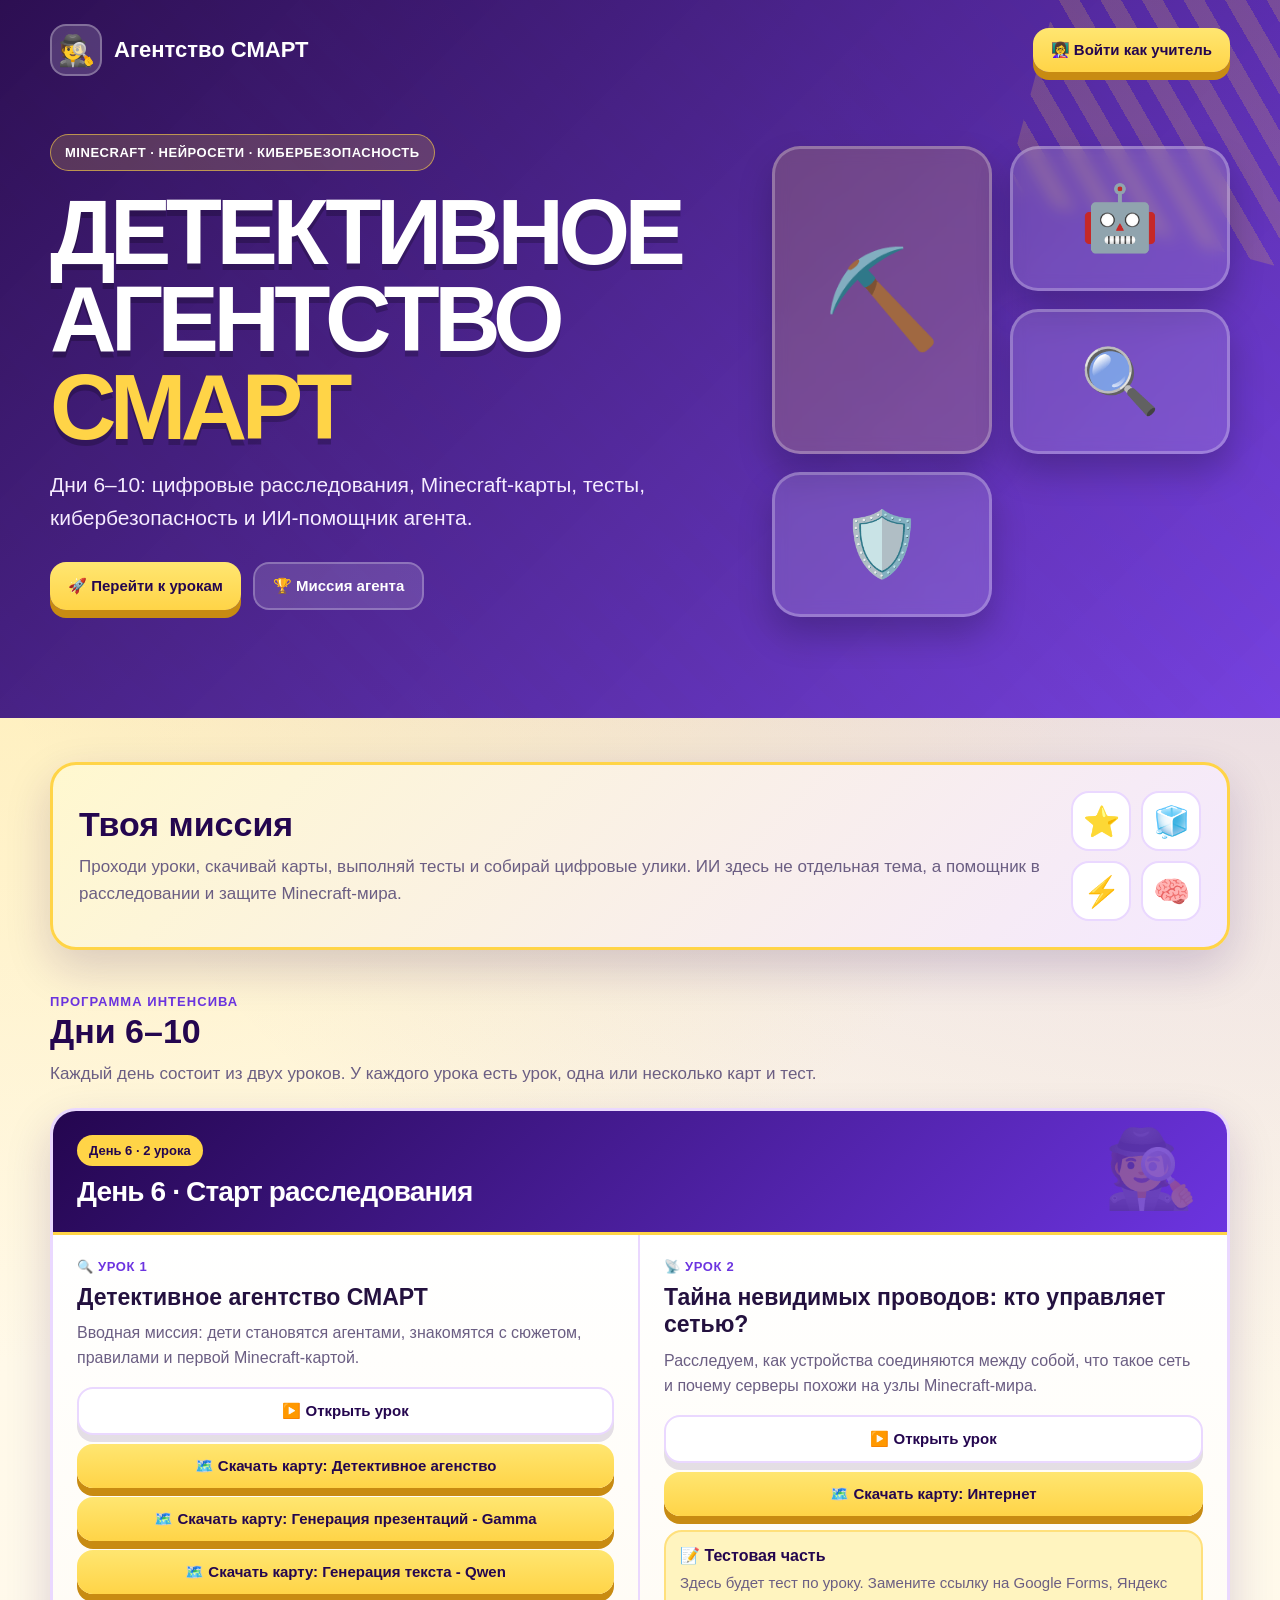
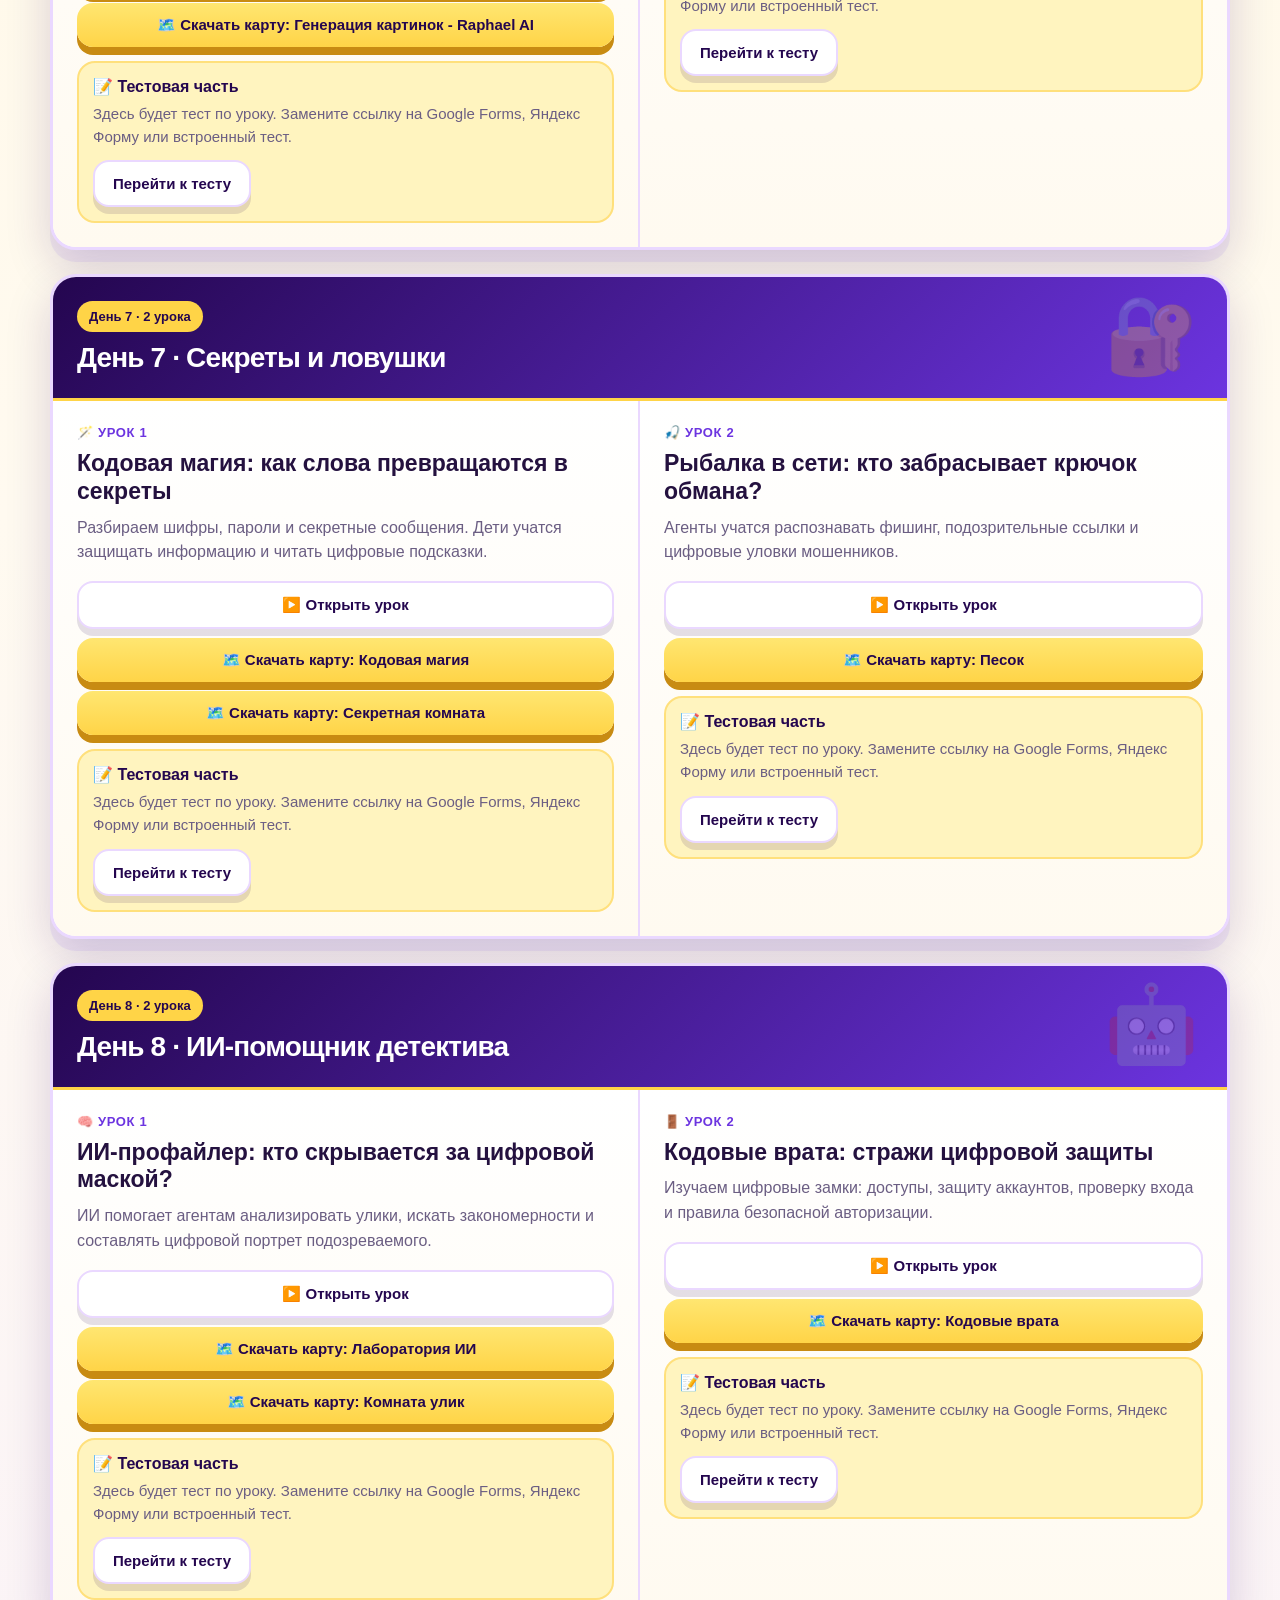
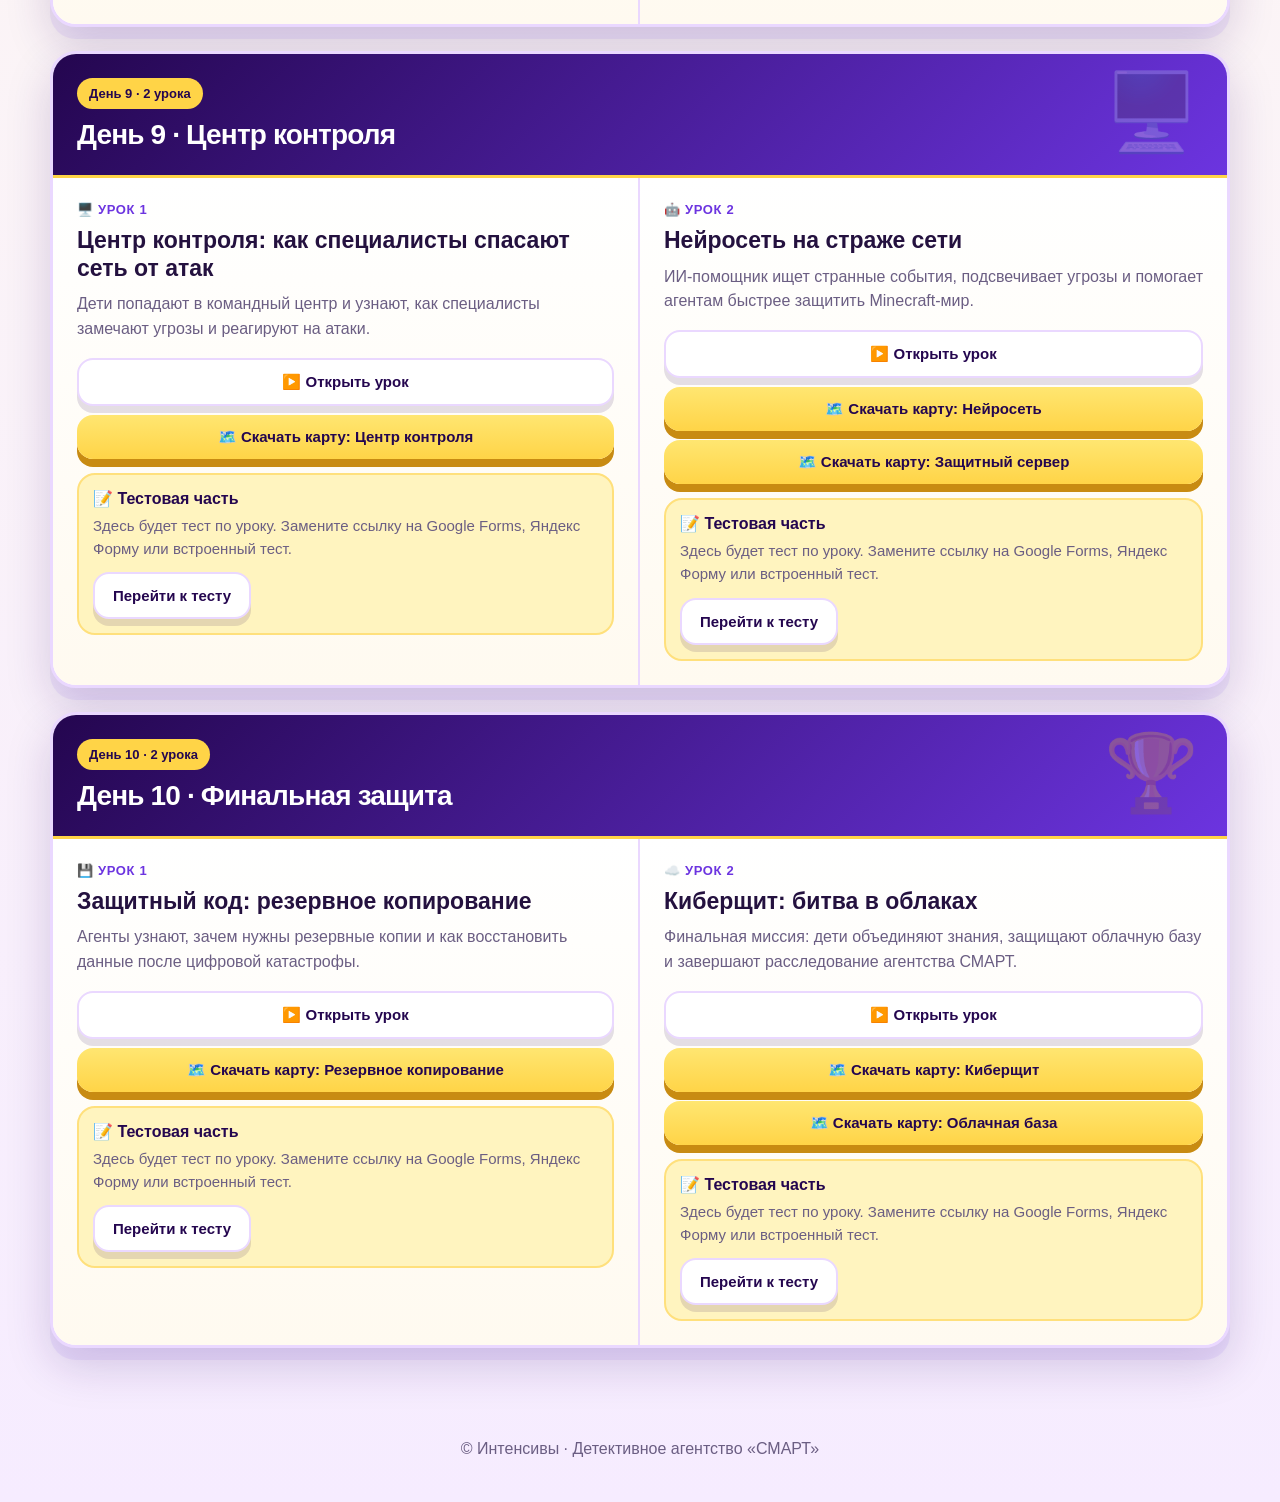
==== commit 7a1b7a40: "Add files via upload" ====
--- a/index.html
+++ b/index.html
@@ -9,11 +9,7 @@
 <body>
   <header class="hero">
     <nav class="nav">
-      <div class="logo">
-        <span class="logo-icon">🕵️</span>
-        <span>Агентство СМАРТ</span>
-      </div>
-
+      <div class="logo"><span class="logo-icon">🕵️</span><span>Агентство СМАРТ</span></div>
       <div class="teacher-area">
         <span id="teacherStatus" class="teacher-status">Режим учителя включён</span>
         <button id="openLogin" class="btn btn-yellow">👩‍🏫 Войти как учитель</button>
@@ -25,16 +21,12 @@
       <div class="hero-text">
         <div class="tag">Minecraft · нейросети · кибербезопасность</div>
         <h1>Детективное агентство <span>СМАРТ</span></h1>
-        <p>
-          Дни 6–10: цифровые расследования, Minecraft-карты, тесты,
-          кибербезопасность и ИИ-помощник агента.
-        </p>
+        <p>Дни 6–10: цифровые расследования, Minecraft-карты, тесты, кибербезопасность и ИИ-помощник агента.</p>
         <div class="hero-buttons">
           <a href="#program" class="btn btn-yellow">🚀 Перейти к урокам</a>
           <a href="#mission" class="btn btn-glass">🏆 Миссия агента</a>
         </div>
       </div>
-
       <div class="hero-visual" aria-hidden="true">
         <div class="pixel-card big">⛏️</div>
         <div class="pixel-card">🤖</div>
@@ -48,26 +40,17 @@
     <section class="intro" id="mission">
       <div>
         <h2>Твоя миссия</h2>
-        <p>
-          Проходи уроки, скачивай карты, выполняй тесты и собирай цифровые улики.
-          ИИ здесь не отдельная тема, а помощник в расследовании и защите Minecraft-мира.
-        </p>
+        <p>Проходи уроки, скачивай карты, выполняй тесты и собирай цифровые улики. ИИ здесь не отдельная тема, а помощник в расследовании и защите Minecraft-мира.</p>
       </div>
-      <div class="intro-stickers">
-        <span>⭐</span>
-        <span>🧊</span>
-        <span>⚡</span>
-        <span>🧠</span>
-      </div>
+      <div class="intro-stickers"><span>⭐</span><span>🧊</span><span>⚡</span><span>🧠</span></div>
     </section>
 
     <section class="program" id="program">
       <div class="section-head">
         <p class="small-title">Программа интенсива</p>
         <h2>Дни 6–10</h2>
-        <p>Каждый день состоит из двух уроков. У каждого урока есть урок, карта и тест.</p>
+        <p>Каждый день состоит из двух уроков. У каждого урока есть урок, одна или несколько карт и тест.</p>
       </div>
-
       <div id="days" class="days"></div>
     </section>
   </main>
@@ -76,15 +59,11 @@
     <form id="loginForm" class="login-box" method="dialog">
       <h2>Вход для учителя</h2>
       <p>Введите данные доступа, которые выдали организаторы.</p>
-
       <label for="login">Логин</label>
       <input id="login" type="text" autocomplete="username" />
-
       <label for="password">Пароль</label>
       <input id="password" type="password" autocomplete="current-password" />
-
       <div id="loginError" class="error hidden">Неверный логин или пароль</div>
-
       <div class="modal-actions">
         <button type="button" id="closeLogin" class="btn btn-light">Отмена</button>
         <button type="submit" class="btn btn-yellow">Войти</button>
@@ -92,10 +71,7 @@
     </form>
   </dialog>
 
-  <footer>
-    © Интенсивы · Детективное агентство «СМАРТ»
-  </footer>
-
+  <footer>© Интенсивы · Детективное агентство «СМАРТ»</footer>
   <script src="./script.js"></script>
 </body>
 </html>
--- a/style.css
+++ b/style.css
@@ -1,595 +1 @@
-* {
-  box-sizing: border-box;
-}
-
-:root {
-  --purple-900: #24064f;
-  --purple-800: #351075;
-  --purple-700: #5422bc;
-  --purple-600: #6c34e0;
-  --purple-100: #f1e8ff;
-  --yellow-500: #ffd447;
-  --yellow-300: #ffe98a;
-  --cream: #fff7dc;
-  --white: #ffffff;
-  --text: #24113f;
-  --muted: #6b5e83;
-  --border: #ead8ff;
-  --shadow: 0 18px 45px rgba(50, 15, 105, 0.18);
-  --radius: 26px;
-}
-
-html {
-  scroll-behavior: smooth;
-}
-
-body {
-  margin: 0;
-  font-family: Arial, Helvetica, sans-serif;
-  color: var(--text);
-  background:
-    radial-gradient(circle at top left, rgba(255, 212, 71, 0.45), transparent 28%),
-    radial-gradient(circle at top right, rgba(108, 52, 224, 0.25), transparent 30%),
-    linear-gradient(180deg, var(--cream), #fffaf0 45%, #f6ecff);
-}
-
-a {
-  color: inherit;
-}
-
-.hidden {
-  display: none !important;
-}
-
-.hero {
-  min-height: 620px;
-  padding: 24px;
-  background:
-    linear-gradient(135deg, rgba(36, 6, 79, 0.96), rgba(108, 52, 224, 0.92)),
-    repeating-linear-gradient(45deg, rgba(255, 212, 71, 0.15) 0 20px, transparent 20px 40px);
-  color: white;
-  position: relative;
-  overflow: hidden;
-}
-
-.hero::before {
-  content: "";
-  position: absolute;
-  right: -80px;
-  top: -80px;
-  width: 320px;
-  height: 320px;
-  background: repeating-linear-gradient(45deg, var(--yellow-500) 0 18px, transparent 18px 36px);
-  border-radius: 36px;
-  opacity: 0.18;
-  transform: rotate(15deg);
-}
-
-.hero::after {
-  content: "✦ ✦ ✦";
-  position: absolute;
-  left: 36px;
-  bottom: 30px;
-  color: var(--yellow-500);
-  font-size: 32px;
-  opacity: 0.85;
-}
-
-.nav {
-  width: min(1180px, 100%);
-  margin: 0 auto;
-  display: flex;
-  justify-content: space-between;
-  gap: 16px;
-  align-items: center;
-  position: relative;
-  z-index: 2;
-}
-
-.logo {
-  display: flex;
-  align-items: center;
-  gap: 12px;
-  font-size: 22px;
-  font-weight: 900;
-}
-
-.logo-icon {
-  width: 52px;
-  height: 52px;
-  display: grid;
-  place-items: center;
-  background: rgba(255, 255, 255, 0.16);
-  border: 2px solid rgba(255, 255, 255, 0.28);
-  border-radius: 16px;
-  font-size: 30px;
-}
-
-.teacher-area {
-  display: flex;
-  align-items: center;
-  gap: 10px;
-  flex-wrap: wrap;
-  justify-content: flex-end;
-}
-
-.teacher-status {
-  display: none;
-  padding: 10px 14px;
-  border-radius: 999px;
-  background: #e7fff1;
-  color: #167146;
-  font-weight: 800;
-}
-
-body.teacher-mode .teacher-status {
-  display: inline-flex;
-}
-
-.hero-inner {
-  width: min(1180px, 100%);
-  margin: 80px auto 0;
-  display: grid;
-  grid-template-columns: 1.2fr 0.8fr;
-  gap: 36px;
-  align-items: center;
-  position: relative;
-  z-index: 2;
-}
-
-.tag {
-  display: inline-flex;
-  padding: 10px 14px;
-  border-radius: 999px;
-  background: rgba(255, 212, 71, 0.18);
-  border: 1px solid rgba(255, 212, 71, 0.6);
-  font-weight: 800;
-  text-transform: uppercase;
-  letter-spacing: 0.04em;
-  font-size: 13px;
-}
-
-h1 {
-  margin: 18px 0;
-  font-size: clamp(44px, 8vw, 92px);
-  line-height: 0.95;
-  letter-spacing: -0.06em;
-  text-transform: uppercase;
-  text-shadow: 0 6px 0 rgba(0, 0, 0, 0.22);
-}
-
-h1 span {
-  color: var(--yellow-500);
-}
-
-.hero-text p {
-  max-width: 700px;
-  margin: 0;
-  font-size: 21px;
-  line-height: 1.55;
-  color: #f5ebff;
-}
-
-.hero-buttons {
-  display: flex;
-  gap: 12px;
-  flex-wrap: wrap;
-  margin-top: 28px;
-}
-
-.btn {
-  border: 0;
-  cursor: pointer;
-  text-decoration: none;
-  display: inline-flex;
-  justify-content: center;
-  align-items: center;
-  gap: 8px;
-  padding: 13px 18px;
-  border-radius: 16px;
-  font-weight: 900;
-  font-size: 15px;
-  transition: 0.18s ease;
-}
-
-.btn:hover {
-  transform: translateY(-2px);
-}
-
-.btn-yellow {
-  background: linear-gradient(180deg, #ffe671, var(--yellow-500));
-  color: var(--purple-900);
-  box-shadow: 0 8px 0 #c88b12;
-}
-
-.btn-light {
-  background: white;
-  color: var(--purple-900);
-  border: 2px solid var(--border);
-  box-shadow: 0 7px 0 rgba(36, 6, 79, 0.12);
-}
-
-.btn-glass {
-  background: rgba(255, 255, 255, 0.14);
-  color: white;
-  border: 2px solid rgba(255, 255, 255, 0.25);
-}
-
-.hero-visual {
-  display: grid;
-  grid-template-columns: repeat(2, minmax(120px, 1fr));
-  gap: 18px;
-}
-
-.pixel-card {
-  min-height: 145px;
-  border-radius: 28px;
-  background: rgba(255, 255, 255, 0.14);
-  border: 3px solid rgba(255, 255, 255, 0.25);
-  display: grid;
-  place-items: center;
-  font-size: 64px;
-  box-shadow: 0 18px 34px rgba(0, 0, 0, 0.22);
-  backdrop-filter: blur(8px);
-}
-
-.pixel-card.big {
-  grid-row: span 2;
-  min-height: 308px;
-  font-size: 96px;
-  background: rgba(255, 212, 71, 0.18);
-}
-
-main {
-  width: min(1180px, calc(100% - 32px));
-  margin: 0 auto;
-  padding: 36px 0 64px;
-}
-
-.intro {
-  margin-top: -80px;
-  position: relative;
-  z-index: 3;
-  background: linear-gradient(135deg, #fff8cf, #f4e8ff);
-  border: 3px solid var(--yellow-500);
-  border-radius: var(--radius);
-  padding: 26px;
-  box-shadow: var(--shadow);
-  display: grid;
-  grid-template-columns: 1fr auto;
-  gap: 18px;
-  align-items: center;
-}
-
-.intro h2,
-.section-head h2 {
-  margin: 0 0 10px;
-  font-size: 34px;
-  color: var(--purple-900);
-}
-
-.intro p,
-.section-head p {
-  margin: 0;
-  color: var(--muted);
-  line-height: 1.55;
-  font-size: 17px;
-}
-
-.intro-stickers {
-  display: grid;
-  grid-template-columns: repeat(2, 60px);
-  gap: 10px;
-}
-
-.intro-stickers span {
-  height: 60px;
-  display: grid;
-  place-items: center;
-  background: white;
-  border: 2px solid var(--border);
-  border-radius: 18px;
-  font-size: 30px;
-}
-
-.program {
-  margin-top: 42px;
-}
-
-.section-head {
-  margin-bottom: 20px;
-}
-
-.small-title {
-  text-transform: uppercase;
-  color: var(--purple-600) !important;
-  font-size: 13px !important;
-  font-weight: 900;
-  letter-spacing: 0.08em;
-}
-
-.days {
-  display: grid;
-  gap: 24px;
-}
-
-.day-card {
-  background: var(--white);
-  border: 3px solid var(--border);
-  border-radius: var(--radius);
-  overflow: hidden;
-  box-shadow: 0 12px 0 rgba(108, 52, 224, 0.08), var(--shadow);
-}
-
-.day-banner {
-  min-height: 120px;
-  padding: 24px;
-  color: white;
-  background:
-    linear-gradient(135deg, var(--purple-900), var(--purple-600)),
-    repeating-linear-gradient(45deg, rgba(255, 212, 71, 0.18) 0 16px, transparent 16px 32px);
-  position: relative;
-}
-
-.day-banner::after {
-  content: attr(data-icon);
-  position: absolute;
-  right: 28px;
-  top: 14px;
-  font-size: 76px;
-  opacity: 0.26;
-}
-
-.badge {
-  display: inline-flex;
-  margin-bottom: 10px;
-  padding: 8px 12px;
-  border-radius: 999px;
-  background: var(--yellow-500);
-  color: var(--purple-900);
-  font-weight: 900;
-  font-size: 13px;
-}
-
-.day-banner h3 {
-  margin: 0;
-  font-size: 28px;
-  letter-spacing: -0.03em;
-  position: relative;
-  z-index: 2;
-}
-
-.lessons {
-  display: grid;
-  grid-template-columns: repeat(2, minmax(0, 1fr));
-  border-top: 3px solid var(--yellow-500);
-}
-
-.lesson {
-  padding: 24px;
-  background: linear-gradient(180deg, white, #fffaf0);
-  border-right: 2px solid var(--border);
-}
-
-.lesson:nth-child(2n) {
-  border-right: 0;
-}
-
-.lesson-label {
-  color: var(--purple-600);
-  font-size: 13px;
-  font-weight: 900;
-  text-transform: uppercase;
-  letter-spacing: 0.05em;
-  margin-bottom: 10px;
-}
-
-.lesson h4 {
-  margin: 0 0 10px;
-  font-size: 23px;
-  line-height: 1.2;
-  color: var(--text);
-}
-
-.lesson p {
-  margin: 0;
-  line-height: 1.55;
-  color: var(--muted);
-}
-
-.lesson-links {
-  display: grid;
-  gap: 9px;
-  margin-top: 16px;
-}
-
-.lesson-links .btn {
-  width: 100%;
-}
-
-.test-box {
-  margin-top: 14px;
-  padding: 14px;
-  border-radius: 18px;
-  background: #fff4bf;
-  border: 2px solid #ffe07c;
-}
-
-.test-box strong {
-  display: block;
-  margin-bottom: 6px;
-  color: var(--purple-900);
-}
-
-.test-box p {
-  font-size: 15px;
-}
-
-.teacher-panel {
-  display: none;
-  margin-top: 14px;
-  padding: 16px;
-  border-radius: 18px;
-  background: var(--purple-100);
-  border: 2px dashed #b78cff;
-}
-
-body.teacher-mode .teacher-panel {
-  display: block;
-}
-
-.teacher-panel h5 {
-  margin: 0 0 10px;
-  color: var(--purple-900);
-  font-size: 16px;
-}
-
-.teacher-panel ul {
-  margin: 10px 0 0;
-  padding-left: 18px;
-  color: var(--muted);
-  line-height: 1.6;
-}
-
-.login-dialog {
-  border: 0;
-  border-radius: 26px;
-  padding: 0;
-  width: min(430px, calc(100% - 32px));
-  box-shadow: var(--shadow);
-}
-
-.login-dialog::backdrop {
-  background: rgba(36, 6, 79, 0.6);
-}
-
-.login-box {
-  padding: 26px;
-  background: white;
-  border: 3px solid var(--yellow-500);
-  border-radius: 26px;
-}
-
-.login-box h2 {
-  margin: 0 0 8px;
-  color: var(--purple-900);
-}
-
-.login-box p {
-  margin: 0 0 12px;
-  color: var(--muted);
-}
-
-label {
-  display: block;
-  margin: 14px 0 7px;
-  font-weight: 900;
-}
-
-input {
-  width: 100%;
-  border: 2px solid var(--border);
-  border-radius: 14px;
-  padding: 13px 14px;
-  font-size: 16px;
-  outline: none;
-}
-
-input:focus {
-  border-color: var(--purple-600);
-  box-shadow: 0 0 0 4px rgba(108, 52, 224, 0.12);
-}
-
-.error {
-  margin-top: 12px;
-  color: #c72f2f;
-  font-weight: 900;
-}
-
-.modal-actions {
-  display: flex;
-  justify-content: flex-end;
-  gap: 10px;
-  margin-top: 20px;
-}
-
-footer {
-  text-align: center;
-  padding: 28px 16px 44px;
-  color: var(--muted);
-}
-
-@media (max-width: 900px) {
-  .hero-inner {
-    grid-template-columns: 1fr;
-    margin-top: 54px;
-  }
-
-  .hero-visual {
-    grid-template-columns: repeat(4, 1fr);
-  }
-
-  .pixel-card,
-  .pixel-card.big {
-    min-height: 95px;
-    font-size: 42px;
-    grid-row: auto;
-  }
-
-  .lessons {
-    grid-template-columns: 1fr;
-  }
-
-  .lesson {
-    border-right: 0;
-    border-bottom: 2px solid var(--border);
-  }
-
-  .lesson:last-child {
-    border-bottom: 0;
-  }
-
-  .intro {
-    grid-template-columns: 1fr;
-  }
-
-  .intro-stickers {
-    grid-template-columns: repeat(4, 60px);
-  }
-}
-
-@media (max-width: 620px) {
-  .hero {
-    padding: 16px;
-    min-height: auto;
-  }
-
-  .nav {
-    align-items: flex-start;
-    flex-direction: column;
-  }
-
-  .teacher-area {
-    justify-content: flex-start;
-  }
-
-  .hero-inner {
-    margin-top: 36px;
-  }
-
-  h1 {
-    font-size: 46px;
-  }
-
-  .hero-text p {
-    font-size: 18px;
-  }
-
-  .hero-visual {
-    grid-template-columns: repeat(2, 1fr);
-  }
-
-  .intro {
-    margin-top: -30px;
-  }
-}
+*{box-sizing:border-box}:root{--purple-900:#24064f;--purple-600:#6c34e0;--purple-100:#f1e8ff;--yellow:#ffd447;--cream:#fff7dc;--text:#24113f;--muted:#6b5e83;--border:#ead8ff;--shadow:0 18px 45px rgba(50,15,105,.18);--radius:26px}html{scroll-behavior:smooth}body{margin:0;font-family:Arial,Helvetica,sans-serif;color:var(--text);background:radial-gradient(circle at top left,rgba(255,212,71,.45),transparent 28%),radial-gradient(circle at top right,rgba(108,52,224,.25),transparent 30%),linear-gradient(180deg,var(--cream),#fffaf0 45%,#f6ecff)}a{color:inherit}.hidden{display:none!important}.hero{min-height:620px;padding:24px 24px 90px;background:linear-gradient(135deg,rgba(36,6,79,.96),rgba(108,52,224,.92)),repeating-linear-gradient(45deg,rgba(255,212,71,.15) 0 20px,transparent 20px 40px);color:#fff;position:relative;overflow:hidden}.hero:before{content:"";position:absolute;right:-80px;top:-80px;width:320px;height:320px;background:repeating-linear-gradient(45deg,var(--yellow) 0 18px,transparent 18px 36px);border-radius:36px;opacity:.18;transform:rotate(15deg)}.nav{width:min(1180px,100%);margin:0 auto;display:flex;justify-content:space-between;gap:16px;align-items:center;position:relative;z-index:2}.logo{display:flex;align-items:center;gap:12px;font-size:22px;font-weight:900}.logo-icon{width:52px;height:52px;display:grid;place-items:center;background:rgba(255,255,255,.16);border:2px solid rgba(255,255,255,.28);border-radius:16px;font-size:30px}.teacher-area{display:flex;align-items:center;gap:10px;flex-wrap:wrap;justify-content:flex-end}.teacher-status{display:none;padding:10px 14px;border-radius:999px;background:#e7fff1;color:#167146;font-weight:800}body.teacher-mode .teacher-status{display:inline-flex}.hero-inner{width:min(1180px,100%);margin:58px auto 0;display:grid;grid-template-columns:1.2fr .8fr;gap:36px;align-items:center;position:relative;z-index:2}.tag{display:inline-flex;padding:10px 14px;border-radius:999px;background:rgba(255,212,71,.18);border:1px solid rgba(255,212,71,.6);font-weight:800;text-transform:uppercase;letter-spacing:.04em;font-size:13px}h1{margin:18px 0;font-size:clamp(44px,8vw,92px);line-height:.95;letter-spacing:-.06em;text-transform:uppercase;text-shadow:0 6px 0 rgba(0,0,0,.22)}h1 span{color:var(--yellow)}.hero-text p{max-width:700px;margin:0;font-size:21px;line-height:1.55;color:#f5ebff}.hero-buttons{display:flex;gap:12px;flex-wrap:wrap;margin-top:28px;margin-bottom:18px}.btn{border:0;cursor:pointer;text-decoration:none;display:inline-flex;justify-content:center;align-items:center;gap:8px;padding:13px 18px;border-radius:16px;font-weight:900;font-size:15px;transition:.18s ease;text-align:center}.btn:hover{transform:translateY(-2px)}.btn-yellow{background:linear-gradient(180deg,#ffe671,var(--yellow));color:var(--purple-900);box-shadow:0 8px 0 #c88b12}.btn-light{background:#fff;color:var(--purple-900);border:2px solid var(--border);box-shadow:0 7px 0 rgba(36,6,79,.12)}.btn-glass{background:rgba(255,255,255,.14);color:#fff;border:2px solid rgba(255,255,255,.25)}.hero-visual{display:grid;grid-template-columns:repeat(2,minmax(120px,1fr));gap:18px}.pixel-card{min-height:145px;border-radius:28px;background:rgba(255,255,255,.14);border:3px solid rgba(255,255,255,.25);display:grid;place-items:center;font-size:64px;box-shadow:0 18px 34px rgba(0,0,0,.22);backdrop-filter:blur(8px)}.pixel-card.big{grid-row:span 2;min-height:308px;font-size:96px;background:rgba(255,212,71,.18)}main{width:min(1180px,calc(100% - 32px));margin:0 auto;padding:44px 0 64px}.intro{margin-top:0;position:relative;z-index:3;background:linear-gradient(135deg,#fff8cf,#f4e8ff);border:3px solid var(--yellow);border-radius:var(--radius);padding:26px;box-shadow:var(--shadow);display:grid;grid-template-columns:1fr auto;gap:18px;align-items:center}.intro h2,.section-head h2{margin:0 0 10px;font-size:34px;color:var(--purple-900)}.intro p,.section-head p{margin:0;color:var(--muted);line-height:1.55;font-size:17px}.intro-stickers{display:grid;grid-template-columns:repeat(2,60px);gap:10px}.intro-stickers span{height:60px;display:grid;place-items:center;background:#fff;border:2px solid var(--border);border-radius:18px;font-size:30px}.program{margin-top:42px}.section-head{margin-bottom:20px}.small-title{text-transform:uppercase;color:var(--purple-600)!important;font-size:13px!important;font-weight:900;letter-spacing:.08em}.days{display:grid;gap:24px}.day-card{background:#fff;border:3px solid var(--border);border-radius:var(--radius);overflow:hidden;box-shadow:0 12px 0 rgba(108,52,224,.08),var(--shadow)}.day-banner{min-height:120px;padding:24px;color:#fff;background:linear-gradient(135deg,var(--purple-900),var(--purple-600));position:relative}.day-banner:after{content:attr(data-icon);position:absolute;right:28px;top:14px;font-size:76px;opacity:.26}.badge{display:inline-flex;margin-bottom:10px;padding:8px 12px;border-radius:999px;background:var(--yellow);color:var(--purple-900);font-weight:900;font-size:13px}.day-banner h3{margin:0;font-size:28px;letter-spacing:-.03em;position:relative;z-index:2}.lessons{display:grid;grid-template-columns:repeat(2,minmax(0,1fr));border-top:3px solid var(--yellow)}.lesson{padding:24px;background:linear-gradient(180deg,#fff,#fffaf0);border-right:2px solid var(--border)}.lesson:nth-child(2n){border-right:0}.lesson-label{color:var(--purple-600);font-size:13px;font-weight:900;text-transform:uppercase;letter-spacing:.05em;margin-bottom:10px}.lesson h4{margin:0 0 10px;font-size:23px;line-height:1.2;color:var(--text)}.lesson p{margin:0;line-height:1.55;color:var(--muted)}.lesson-links{display:grid;gap:9px;margin-top:16px}.lesson-links .btn{width:100%}.test-box{margin-top:14px;padding:14px;border-radius:18px;background:#fff4bf;border:2px solid #ffe07c}.test-box strong{display:block;margin-bottom:6px;color:var(--purple-900)}.test-box p{font-size:15px;margin-bottom:12px}.teacher-panel{display:none;margin-top:14px;padding:16px;border-radius:18px;background:var(--purple-100);border:2px dashed #b78cff}body.teacher-mode .teacher-panel{display:block}.teacher-panel h5{margin:0 0 10px;color:var(--purple-900);font-size:16px}.teacher-panel ul{margin:10px 0 0;padding-left:18px;color:var(--muted);line-height:1.6}.login-dialog{border:0;border-radius:26px;padding:0;width:min(430px,calc(100% - 32px));box-shadow:var(--shadow)}.login-dialog::backdrop{background:rgba(36,6,79,.6)}.login-box{padding:26px;background:#fff;border:3px solid var(--yellow);border-radius:26px}.login-box h2{margin:0 0 8px;color:var(--purple-900)}.login-box p{margin:0 0 12px;color:var(--muted)}label{display:block;margin:14px 0 7px;font-weight:900}input{width:100%;border:2px solid var(--border);border-radius:14px;padding:13px 14px;font-size:16px;outline:none}input:focus{border-color:var(--purple-600);box-shadow:0 0 0 4px rgba(108,52,224,.12)}.error{margin-top:12px;color:#c72f2f;font-weight:900}.modal-actions{display:flex;justify-content:flex-end;gap:10px;margin-top:20px}footer{text-align:center;padding:28px 16px 44px;color:var(--muted)}@media(max-width:900px){.hero{min-height:auto}.hero-inner{grid-template-columns:1fr;margin-top:54px}.hero-visual{grid-template-columns:repeat(4,1fr)}.pixel-card,.pixel-card.big{min-height:95px;font-size:42px;grid-row:auto}.lessons{grid-template-columns:1fr}.lesson{border-right:0;border-bottom:2px solid var(--border)}.lesson:last-child{border-bottom:0}.intro{grid-template-columns:1fr}.intro-stickers{grid-template-columns:repeat(4,60px)}}@media(max-width:620px){.hero{padding:16px 16px 56px;min-height:auto}.nav{align-items:flex-start;flex-direction:column}.teacher-area{justify-content:flex-start}.hero-inner{margin-top:36px}h1{font-size:46px}.hero-text p{font-size:18px}.hero-visual{grid-template-columns:repeat(2,1fr)}}
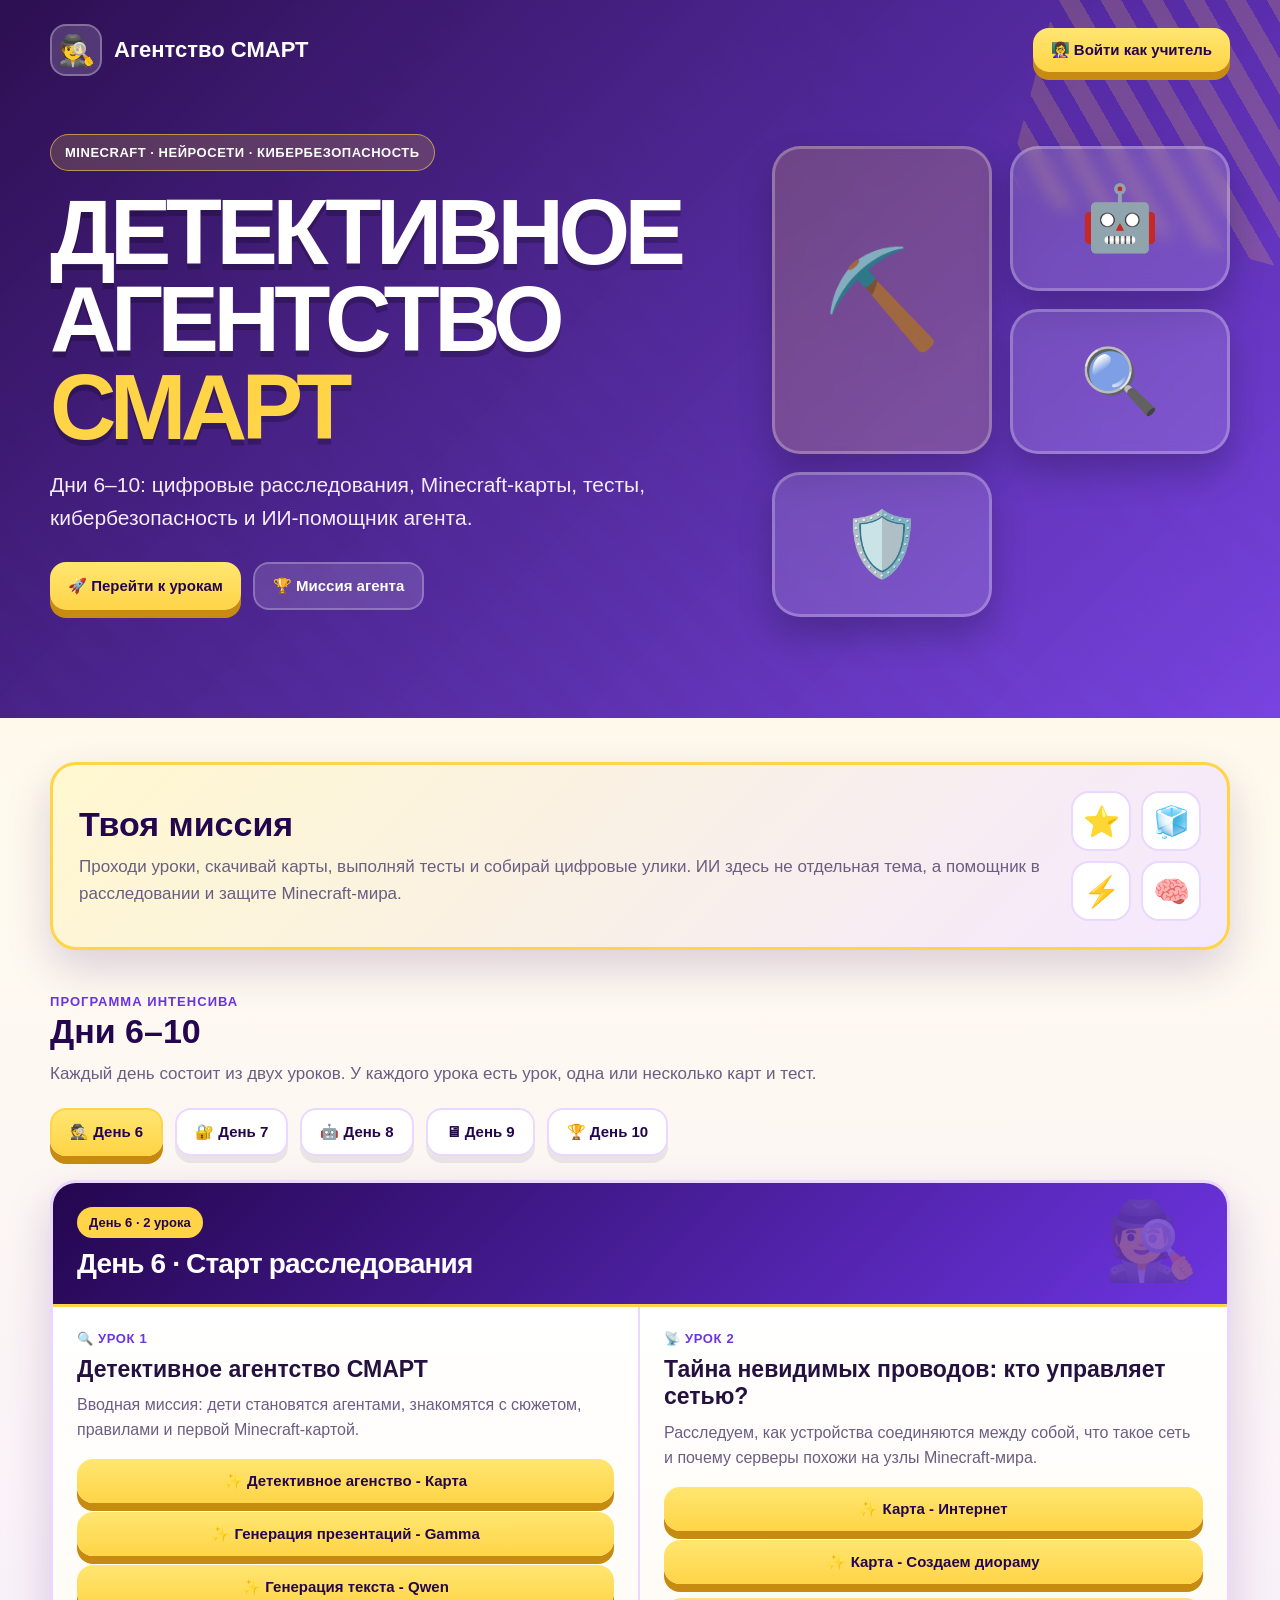
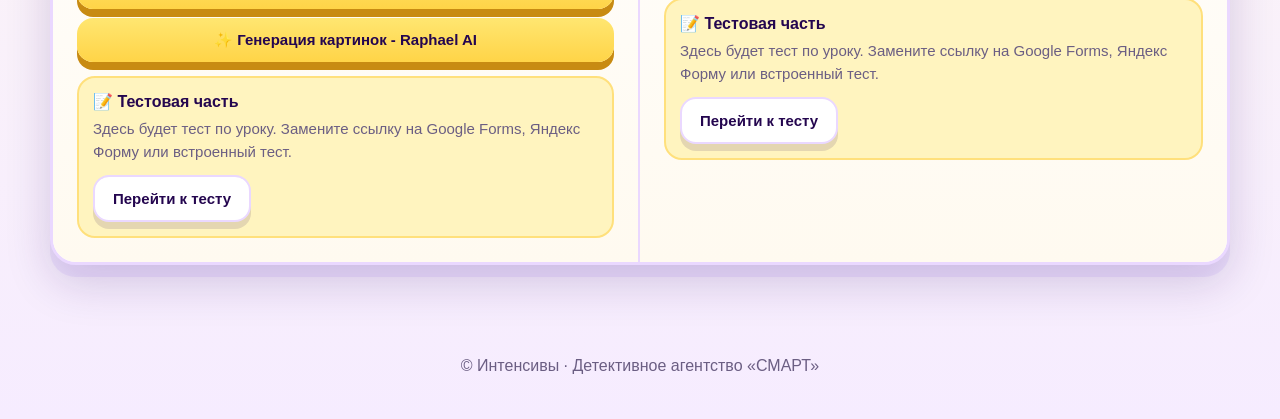
==== commit a8233217: "2.0" ====
--- a/index.html
+++ b/index.html
@@ -51,6 +51,13 @@
         <h2>Дни 6–10</h2>
         <p>Каждый день состоит из двух уроков. У каждого урока есть урок, одна или несколько карт и тест.</p>
       </div>
+      <div class="day-tabs">
+        <button class="day-tab active" data-day="6">🕵 День 6</button>
+        <button class="day-tab" data-day="7">🔐 День 7</button>
+        <button class="day-tab" data-day="8">🤖 День 8</button>
+        <button class="day-tab" data-day="9">🖥 День 9</button>
+        <button class="day-tab" data-day="10">🏆 День 10</button>
+      </div>
       <div id="days" class="days"></div>
     </section>
   </main>
--- a/style.css
+++ b/style.css
@@ -1 +1,43 @@
-*{box-sizing:border-box}:root{--purple-900:#24064f;--purple-600:#6c34e0;--purple-100:#f1e8ff;--yellow:#ffd447;--cream:#fff7dc;--text:#24113f;--muted:#6b5e83;--border:#ead8ff;--shadow:0 18px 45px rgba(50,15,105,.18);--radius:26px}html{scroll-behavior:smooth}body{margin:0;font-family:Arial,Helvetica,sans-serif;color:var(--text);background:radial-gradient(circle at top left,rgba(255,212,71,.45),transparent 28%),radial-gradient(circle at top right,rgba(108,52,224,.25),transparent 30%),linear-gradient(180deg,var(--cream),#fffaf0 45%,#f6ecff)}a{color:inherit}.hidden{display:none!important}.hero{min-height:620px;padding:24px 24px 90px;background:linear-gradient(135deg,rgba(36,6,79,.96),rgba(108,52,224,.92)),repeating-linear-gradient(45deg,rgba(255,212,71,.15) 0 20px,transparent 20px 40px);color:#fff;position:relative;overflow:hidden}.hero:before{content:"";position:absolute;right:-80px;top:-80px;width:320px;height:320px;background:repeating-linear-gradient(45deg,var(--yellow) 0 18px,transparent 18px 36px);border-radius:36px;opacity:.18;transform:rotate(15deg)}.nav{width:min(1180px,100%);margin:0 auto;display:flex;justify-content:space-between;gap:16px;align-items:center;position:relative;z-index:2}.logo{display:flex;align-items:center;gap:12px;font-size:22px;font-weight:900}.logo-icon{width:52px;height:52px;display:grid;place-items:center;background:rgba(255,255,255,.16);border:2px solid rgba(255,255,255,.28);border-radius:16px;font-size:30px}.teacher-area{display:flex;align-items:center;gap:10px;flex-wrap:wrap;justify-content:flex-end}.teacher-status{display:none;padding:10px 14px;border-radius:999px;background:#e7fff1;color:#167146;font-weight:800}body.teacher-mode .teacher-status{display:inline-flex}.hero-inner{width:min(1180px,100%);margin:58px auto 0;display:grid;grid-template-columns:1.2fr .8fr;gap:36px;align-items:center;position:relative;z-index:2}.tag{display:inline-flex;padding:10px 14px;border-radius:999px;background:rgba(255,212,71,.18);border:1px solid rgba(255,212,71,.6);font-weight:800;text-transform:uppercase;letter-spacing:.04em;font-size:13px}h1{margin:18px 0;font-size:clamp(44px,8vw,92px);line-height:.95;letter-spacing:-.06em;text-transform:uppercase;text-shadow:0 6px 0 rgba(0,0,0,.22)}h1 span{color:var(--yellow)}.hero-text p{max-width:700px;margin:0;font-size:21px;line-height:1.55;color:#f5ebff}.hero-buttons{display:flex;gap:12px;flex-wrap:wrap;margin-top:28px;margin-bottom:18px}.btn{border:0;cursor:pointer;text-decoration:none;display:inline-flex;justify-content:center;align-items:center;gap:8px;padding:13px 18px;border-radius:16px;font-weight:900;font-size:15px;transition:.18s ease;text-align:center}.btn:hover{transform:translateY(-2px)}.btn-yellow{background:linear-gradient(180deg,#ffe671,var(--yellow));color:var(--purple-900);box-shadow:0 8px 0 #c88b12}.btn-light{background:#fff;color:var(--purple-900);border:2px solid var(--border);box-shadow:0 7px 0 rgba(36,6,79,.12)}.btn-glass{background:rgba(255,255,255,.14);color:#fff;border:2px solid rgba(255,255,255,.25)}.hero-visual{display:grid;grid-template-columns:repeat(2,minmax(120px,1fr));gap:18px}.pixel-card{min-height:145px;border-radius:28px;background:rgba(255,255,255,.14);border:3px solid rgba(255,255,255,.25);display:grid;place-items:center;font-size:64px;box-shadow:0 18px 34px rgba(0,0,0,.22);backdrop-filter:blur(8px)}.pixel-card.big{grid-row:span 2;min-height:308px;font-size:96px;background:rgba(255,212,71,.18)}main{width:min(1180px,calc(100% - 32px));margin:0 auto;padding:44px 0 64px}.intro{margin-top:0;position:relative;z-index:3;background:linear-gradient(135deg,#fff8cf,#f4e8ff);border:3px solid var(--yellow);border-radius:var(--radius);padding:26px;box-shadow:var(--shadow);display:grid;grid-template-columns:1fr auto;gap:18px;align-items:center}.intro h2,.section-head h2{margin:0 0 10px;font-size:34px;color:var(--purple-900)}.intro p,.section-head p{margin:0;color:var(--muted);line-height:1.55;font-size:17px}.intro-stickers{display:grid;grid-template-columns:repeat(2,60px);gap:10px}.intro-stickers span{height:60px;display:grid;place-items:center;background:#fff;border:2px solid var(--border);border-radius:18px;font-size:30px}.program{margin-top:42px}.section-head{margin-bottom:20px}.small-title{text-transform:uppercase;color:var(--purple-600)!important;font-size:13px!important;font-weight:900;letter-spacing:.08em}.days{display:grid;gap:24px}.day-card{background:#fff;border:3px solid var(--border);border-radius:var(--radius);overflow:hidden;box-shadow:0 12px 0 rgba(108,52,224,.08),var(--shadow)}.day-banner{min-height:120px;padding:24px;color:#fff;background:linear-gradient(135deg,var(--purple-900),var(--purple-600));position:relative}.day-banner:after{content:attr(data-icon);position:absolute;right:28px;top:14px;font-size:76px;opacity:.26}.badge{display:inline-flex;margin-bottom:10px;padding:8px 12px;border-radius:999px;background:var(--yellow);color:var(--purple-900);font-weight:900;font-size:13px}.day-banner h3{margin:0;font-size:28px;letter-spacing:-.03em;position:relative;z-index:2}.lessons{display:grid;grid-template-columns:repeat(2,minmax(0,1fr));border-top:3px solid var(--yellow)}.lesson{padding:24px;background:linear-gradient(180deg,#fff,#fffaf0);border-right:2px solid var(--border)}.lesson:nth-child(2n){border-right:0}.lesson-label{color:var(--purple-600);font-size:13px;font-weight:900;text-transform:uppercase;letter-spacing:.05em;margin-bottom:10px}.lesson h4{margin:0 0 10px;font-size:23px;line-height:1.2;color:var(--text)}.lesson p{margin:0;line-height:1.55;color:var(--muted)}.lesson-links{display:grid;gap:9px;margin-top:16px}.lesson-links .btn{width:100%}.test-box{margin-top:14px;padding:14px;border-radius:18px;background:#fff4bf;border:2px solid #ffe07c}.test-box strong{display:block;margin-bottom:6px;color:var(--purple-900)}.test-box p{font-size:15px;margin-bottom:12px}.teacher-panel{display:none;margin-top:14px;padding:16px;border-radius:18px;background:var(--purple-100);border:2px dashed #b78cff}body.teacher-mode .teacher-panel{display:block}.teacher-panel h5{margin:0 0 10px;color:var(--purple-900);font-size:16px}.teacher-panel ul{margin:10px 0 0;padding-left:18px;color:var(--muted);line-height:1.6}.login-dialog{border:0;border-radius:26px;padding:0;width:min(430px,calc(100% - 32px));box-shadow:var(--shadow)}.login-dialog::backdrop{background:rgba(36,6,79,.6)}.login-box{padding:26px;background:#fff;border:3px solid var(--yellow);border-radius:26px}.login-box h2{margin:0 0 8px;color:var(--purple-900)}.login-box p{margin:0 0 12px;color:var(--muted)}label{display:block;margin:14px 0 7px;font-weight:900}input{width:100%;border:2px solid var(--border);border-radius:14px;padding:13px 14px;font-size:16px;outline:none}input:focus{border-color:var(--purple-600);box-shadow:0 0 0 4px rgba(108,52,224,.12)}.error{margin-top:12px;color:#c72f2f;font-weight:900}.modal-actions{display:flex;justify-content:flex-end;gap:10px;margin-top:20px}footer{text-align:center;padding:28px 16px 44px;color:var(--muted)}@media(max-width:900px){.hero{min-height:auto}.hero-inner{grid-template-columns:1fr;margin-top:54px}.hero-visual{grid-template-columns:repeat(4,1fr)}.pixel-card,.pixel-card.big{min-height:95px;font-size:42px;grid-row:auto}.lessons{grid-template-columns:1fr}.lesson{border-right:0;border-bottom:2px solid var(--border)}.lesson:last-child{border-bottom:0}.intro{grid-template-columns:1fr}.intro-stickers{grid-template-columns:repeat(4,60px)}}@media(max-width:620px){.hero{padding:16px 16px 56px;min-height:auto}.nav{align-items:flex-start;flex-direction:column}.teacher-area{justify-content:flex-start}.hero-inner{margin-top:36px}h1{font-size:46px}.hero-text p{font-size:18px}.hero-visual{grid-template-columns:repeat(2,1fr)}}+*{box-sizing:border-box}:root{--purple-900:#24064f;--purple-600:#6c34e0;--purple-100:#f1e8ff;--yellow:#ffd447;--cream:#fff7dc;--text:#24113f;--muted:#6b5e83;--border:#ead8ff;--shadow:0 18px 45px rgba(50,15,105,.18);--radius:26px}html{scroll-behavior:smooth}body{margin:0;font-family:Arial,Helvetica,sans-serif;color:var(--text);background:radial-gradient(circle at top left,rgba(255,212,71,.45),transparent 28%),radial-gradient(circle at top right,rgba(108,52,224,.25),transparent 30%),linear-gradient(180deg,var(--cream),#fffaf0 45%,#f6ecff)}a{color:inherit}.hidden{display:none!important}.hero{min-height:620px;padding:24px 24px 90px;background:linear-gradient(135deg,rgba(36,6,79,.96),rgba(108,52,224,.92)),repeating-linear-gradient(45deg,rgba(255,212,71,.15) 0 20px,transparent 20px 40px);color:#fff;position:relative;overflow:hidden}.hero:before{content:"";position:absolute;right:-80px;top:-80px;width:320px;height:320px;background:repeating-linear-gradient(45deg,var(--yellow) 0 18px,transparent 18px 36px);border-radius:36px;opacity:.18;transform:rotate(15deg)}.nav{width:min(1180px,100%);margin:0 auto;display:flex;justify-content:space-between;gap:16px;align-items:center;position:relative;z-index:2}.logo{display:flex;align-items:center;gap:12px;font-size:22px;font-weight:900}.logo-icon{width:52px;height:52px;display:grid;place-items:center;background:rgba(255,255,255,.16);border:2px solid rgba(255,255,255,.28);border-radius:16px;font-size:30px}.teacher-area{display:flex;align-items:center;gap:10px;flex-wrap:wrap;justify-content:flex-end}.teacher-status{display:none;padding:10px 14px;border-radius:999px;background:#e7fff1;color:#167146;font-weight:800}body.teacher-mode .teacher-status{display:inline-flex}.hero-inner{width:min(1180px,100%);margin:58px auto 0;display:grid;grid-template-columns:1.2fr .8fr;gap:36px;align-items:center;position:relative;z-index:2}.tag{display:inline-flex;padding:10px 14px;border-radius:999px;background:rgba(255,212,71,.18);border:1px solid rgba(255,212,71,.6);font-weight:800;text-transform:uppercase;letter-spacing:.04em;font-size:13px}h1{margin:18px 0;font-size:clamp(44px,8vw,92px);line-height:.95;letter-spacing:-.06em;text-transform:uppercase;text-shadow:0 6px 0 rgba(0,0,0,.22)}h1 span{color:var(--yellow)}.hero-text p{max-width:700px;margin:0;font-size:21px;line-height:1.55;color:#f5ebff}.hero-buttons{display:flex;gap:12px;flex-wrap:wrap;margin-top:28px;margin-bottom:18px}.btn{border:0;cursor:pointer;text-decoration:none;display:inline-flex;justify-content:center;align-items:center;gap:8px;padding:13px 18px;border-radius:16px;font-weight:900;font-size:15px;transition:.18s ease;text-align:center}.btn:hover{transform:translateY(-2px)}.btn-yellow{background:linear-gradient(180deg,#ffe671,var(--yellow));color:var(--purple-900);box-shadow:0 8px 0 #c88b12}.btn-light{background:#fff;color:var(--purple-900);border:2px solid var(--border);box-shadow:0 7px 0 rgba(36,6,79,.12)}.btn-glass{background:rgba(255,255,255,.14);color:#fff;border:2px solid rgba(255,255,255,.25)}.hero-visual{display:grid;grid-template-columns:repeat(2,minmax(120px,1fr));gap:18px}.pixel-card{min-height:145px;border-radius:28px;background:rgba(255,255,255,.14);border:3px solid rgba(255,255,255,.25);display:grid;place-items:center;font-size:64px;box-shadow:0 18px 34px rgba(0,0,0,.22);backdrop-filter:blur(8px)}.pixel-card.big{grid-row:span 2;min-height:308px;font-size:96px;background:rgba(255,212,71,.18)}main{width:min(1180px,calc(100% - 32px));margin:0 auto;padding:44px 0 64px}.intro{margin-top:0;position:relative;z-index:3;background:linear-gradient(135deg,#fff8cf,#f4e8ff);border:3px solid var(--yellow);border-radius:var(--radius);padding:26px;box-shadow:var(--shadow);display:grid;grid-template-columns:1fr auto;gap:18px;align-items:center}.intro h2,.section-head h2{margin:0 0 10px;font-size:34px;color:var(--purple-900)}.intro p,.section-head p{margin:0;color:var(--muted);line-height:1.55;font-size:17px}.intro-stickers{display:grid;grid-template-columns:repeat(2,60px);gap:10px}.intro-stickers span{height:60px;display:grid;place-items:center;background:#fff;border:2px solid var(--border);border-radius:18px;font-size:30px}.program{margin-top:42px}.section-head{margin-bottom:20px}.small-title{text-transform:uppercase;color:var(--purple-600)!important;font-size:13px!important;font-weight:900;letter-spacing:.08em}.days{display:grid;gap:24px}.day-card{background:#fff;border:3px solid var(--border);border-radius:var(--radius);overflow:hidden;box-shadow:0 12px 0 rgba(108,52,224,.08),var(--shadow)}.day-banner{min-height:120px;padding:24px;color:#fff;background:linear-gradient(135deg,var(--purple-900),var(--purple-600));position:relative}.day-banner:after{content:attr(data-icon);position:absolute;right:28px;top:14px;font-size:76px;opacity:.26}.badge{display:inline-flex;margin-bottom:10px;padding:8px 12px;border-radius:999px;background:var(--yellow);color:var(--purple-900);font-weight:900;font-size:13px}.day-banner h3{margin:0;font-size:28px;letter-spacing:-.03em;position:relative;z-index:2}.lessons{display:grid;grid-template-columns:repeat(2,minmax(0,1fr));border-top:3px solid var(--yellow)}.lesson{padding:24px;background:linear-gradient(180deg,#fff,#fffaf0);border-right:2px solid var(--border)}.lesson:nth-child(2n){border-right:0}.lesson-label{color:var(--purple-600);font-size:13px;font-weight:900;text-transform:uppercase;letter-spacing:.05em;margin-bottom:10px}.lesson h4{margin:0 0 10px;font-size:23px;line-height:1.2;color:var(--text)}.lesson p{margin:0;line-height:1.55;color:var(--muted)}.lesson-links{display:grid;gap:9px;margin-top:16px}.lesson-links .btn{width:100%}.test-box{margin-top:14px;padding:14px;border-radius:18px;background:#fff4bf;border:2px solid #ffe07c}.test-box strong{display:block;margin-bottom:6px;color:var(--purple-900)}.test-box p{font-size:15px;margin-bottom:12px}.teacher-panel{display:none;margin-top:14px;padding:16px;border-radius:18px;background:var(--purple-100);border:2px dashed #b78cff}body.teacher-mode .teacher-panel{display:block}.teacher-panel h5{margin:0 0 10px;color:var(--purple-900);font-size:16px}.teacher-panel ul{margin:10px 0 0;padding-left:18px;color:var(--muted);line-height:1.6}.login-dialog{border:0;border-radius:26px;padding:0;width:min(430px,calc(100% - 32px));box-shadow:var(--shadow)}.login-dialog::backdrop{background:rgba(36,6,79,.6)}.login-box{padding:26px;background:#fff;border:3px solid var(--yellow);border-radius:26px}.login-box h2{margin:0 0 8px;color:var(--purple-900)}.login-box p{margin:0 0 12px;color:var(--muted)}label{display:block;margin:14px 0 7px;font-weight:900}input{width:100%;border:2px solid var(--border);border-radius:14px;padding:13px 14px;font-size:16px;outline:none}input:focus{border-color:var(--purple-600);box-shadow:0 0 0 4px rgba(108,52,224,.12)}.error{margin-top:12px;color:#c72f2f;font-weight:900}.modal-actions{display:flex;justify-content:flex-end;gap:10px;margin-top:20px}footer{text-align:center;padding:28px 16px 44px;color:var(--muted)}@media(max-width:900px){.hero{min-height:auto}.hero-inner{grid-template-columns:1fr;margin-top:54px}.hero-visual{grid-template-columns:repeat(4,1fr)}.pixel-card,.pixel-card.big{min-height:95px;font-size:42px;grid-row:auto}.lessons{grid-template-columns:1fr}.lesson{border-right:0;border-bottom:2px solid var(--border)}.lesson:last-child{border-bottom:0}.intro{grid-template-columns:1fr}.intro-stickers{grid-template-columns:repeat(4,60px)}}@media(max-width:620px){.hero{padding:16px 16px 56px;min-height:auto}.nav{align-items:flex-start;flex-direction:column}.teacher-area{justify-content:flex-start}.hero-inner{margin-top:36px}h1{font-size:46px}.hero-text p{font-size:18px}.hero-visual{grid-template-columns:repeat(2,1fr)}}
+
+/* Вкладки дней */
+.day-tabs{
+  display:flex;
+  gap:12px;
+  flex-wrap:wrap;
+  margin:0 0 24px;
+}
+
+.day-tab{
+  border:none;
+  cursor:pointer;
+  padding:13px 18px;
+  border-radius:16px;
+  background:#fff;
+  border:2px solid var(--border);
+  color:var(--purple-900);
+  font-weight:900;
+  font-size:15px;
+  box-shadow:0 7px 0 rgba(36,6,79,.08);
+  transition:.18s ease;
+}
+
+.day-tab:hover{
+  transform:translateY(-2px);
+}
+
+.day-tab.active{
+  background:linear-gradient(180deg,#ffe671,var(--yellow));
+  border-color:#ffd447;
+  box-shadow:0 8px 0 #c88b12;
+}
+
+@media(max-width:620px){
+  .day-tabs{
+    display:grid;
+    grid-template-columns:1fr 1fr;
+  }
+  .day-tab{
+    width:100%;
+  }
+}
